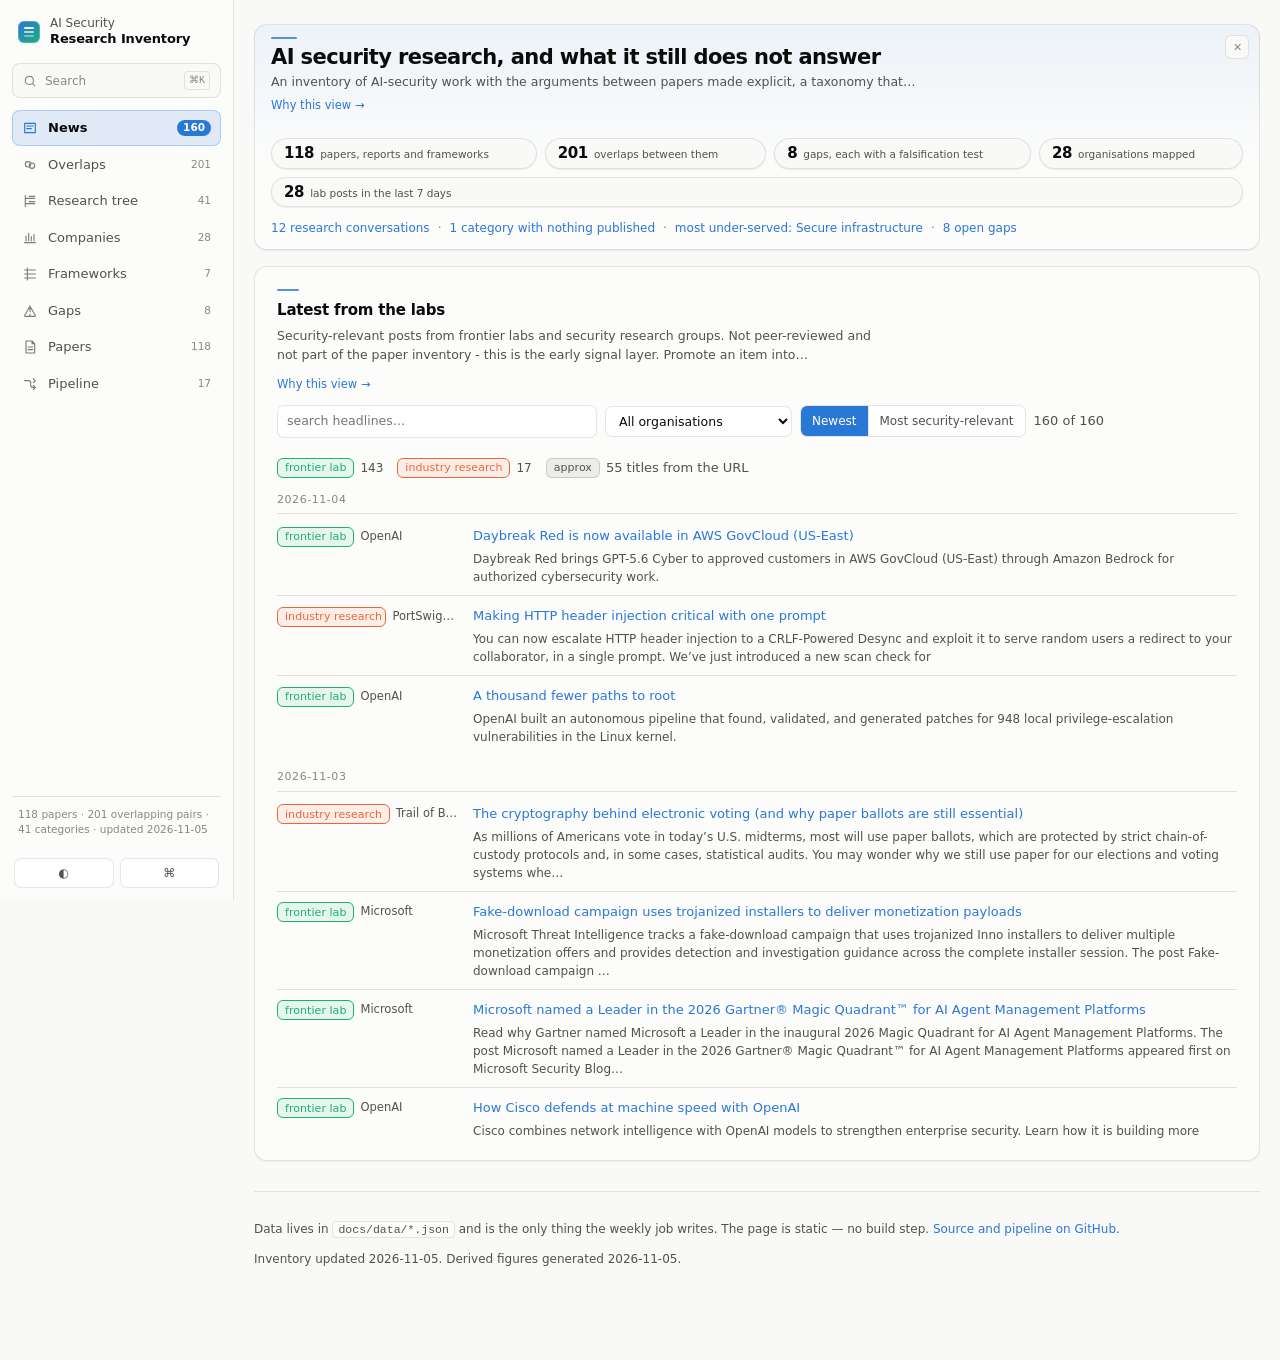
==== docs/index.html @ b752d8b6 "ui: density pass - data before prose, and fixes for short and narrow viewports Measured the page at " ====
<!doctype html>
<html lang="en">
<head>
<meta charset="utf-8">
<meta name="viewport" content="width=device-width, initial-scale=1">
<!-- GitHub Pages cannot set response headers, so the policy is declared here.
     The page loads no third-party anything: no CDN, no fonts, no analytics, no
     frames except arXiv PDFs, which the in-page reader embeds on demand.
     default-src 'none' and widen only where this page actually needs it, which
     makes any future external dependency a deliberate edit. The reader sets the
     iframe src only when someone opens a paper, so no request reaches arXiv
     unless a reader asked for one.

     style-src deliberately omits 'unsafe-inline'. Data-driven colour is applied
     through the CSSOM instead (see applySty in app.js) - verified in a browser
     rather than assumed, because a strict CSP that silently breaks the page is
     worse than an honest one.

     frame-ancestors is absent on purpose: it is ignored in a meta element and
     only works as a response header, which GitHub Pages does not let us set.
     Clickjacking protection therefore is not available here; the page is
     read-only and has no actions to hijack. -->
<meta http-equiv="Content-Security-Policy" content="default-src 'none'; script-src 'self'; style-src 'self'; img-src 'self' data:; connect-src 'self'; font-src 'self'; frame-src https://arxiv.org; base-uri 'none'; form-action 'none'; object-src 'none'">
<meta name="referrer" content="strict-origin-when-cross-origin">
<title>AI Security Research Inventory</title>
<meta name="description" content="Overlaps, taxonomy and company-demand map across AI security research, refreshed weekly by an agent.">
<meta name="theme-color" content="#fcfcfb" media="(prefers-color-scheme: light)">
<meta name="theme-color" content="#1a1a19" media="(prefers-color-scheme: dark)">
<meta property="og:type" content="website">
<meta property="og:title" content="AI Security Research Inventory">
<meta property="og:description" content="Where AI-security research overlaps, how it is shaped, and what companies are asking for that nobody has answered. Refreshed weekly by an agent.">
<meta property="og:url" content="https://okhomiak.github.io/ai-security-reserch-inventory/">
<meta name="twitter:card" content="summary">
<link rel="icon" href="data:image/svg+xml,<svg xmlns='http://www.w3.org/2000/svg' viewBox='0 0 100 100'><text y='.9em' font-size='90'>🛡️</text></svg>">
<link rel="stylesheet" href="styles.css">
</head>
<body>

<div class="app">
<nav class="side" id="side" aria-label="Views">
  <div class="side-top">
    <span class="mark" aria-hidden="true"></span>
    <span class="side-title">AI Security<b>Research Inventory</b></span>
  </div>
  <div class="side-btns">
    <button class="icon-btn" id="theme-btn" title="Light / dark (t)">◐</button>
    <button class="icon-btn" id="keys-btn" title="Keyboard (?)">⌘</button>
  </div>
  <button class="cmd-open" id="cmd-btn"><svg viewBox="0 0 24 24" aria-hidden="true"><path d="M11 4a7 7 0 1 0 0 14 7 7 0 0 0 0-14zM20 20l-4-4"/></svg>Search<kbd>⌘K</kbd></button>
  <div class="side-nav" id="tabs" role="tablist">
      <button class="nav" role="tab" data-view="news" aria-selected="true">
        <svg viewBox="0 0 24 24" aria-hidden="true"><path d="M4 5h16v14H4zM7 9h10M7 13h7"/></svg>
        <span class="nav-l">News</span><span class="nav-n" data-count="news"></span>
      </button>
      <button class="nav" role="tab" data-view="overlaps" aria-selected="false">
        <svg viewBox="0 0 24 24" aria-hidden="true"><path d="M9 7a4 4 0 1 0 0 8 4 4 0 0 0 0-8zM15 9a4 4 0 1 0 0 8 4 4 0 0 0 0-8z"/></svg>
        <span class="nav-l">Overlaps</span><span class="nav-n" data-count="overlaps"></span>
      </button>
      <button class="nav" role="tab" data-view="tree" aria-selected="false">
        <svg viewBox="0 0 24 24" aria-hidden="true"><path d="M5 4v16M5 8h6M5 16h6M11 5h8M11 8h8M11 13h8M11 16h8"/></svg>
        <span class="nav-l">Research tree</span><span class="nav-n" data-count="tree"></span>
      </button>
      <button class="nav" role="tab" data-view="demand" aria-selected="false">
        <svg viewBox="0 0 24 24" aria-hidden="true"><path d="M4 19h16M6 16V9M10 16V5M14 16v-6M18 16v-9"/></svg>
        <span class="nav-l">Companies</span><span class="nav-n" data-count="demand"></span>
      </button>
      <button class="nav" role="tab" data-view="frameworks" aria-selected="false">
        <svg viewBox="0 0 24 24" aria-hidden="true"><path d="M4 6h16M4 12h16M4 18h16M8 3v18"/></svg>
        <span class="nav-l">Frameworks</span><span class="nav-n" data-count="frameworks"></span>
      </button>
      <button class="nav" role="tab" data-view="gaps" aria-selected="false">
        <svg viewBox="0 0 24 24" aria-hidden="true"><path d="M12 4v9M12 17v2M5 20h14a1 1 0 0 0 .9-1.5l-7-12a1 1 0 0 0-1.8 0l-7 12A1 1 0 0 0 5 20z"/></svg>
        <span class="nav-l">Gaps</span><span class="nav-n" data-count="gaps"></span>
      </button>
      <button class="nav" role="tab" data-view="papers" aria-selected="false">
        <svg viewBox="0 0 24 24" aria-hidden="true"><path d="M6 3h9l4 4v14H6zM15 3v4h4M9 12h7M9 16h7"/></svg>
        <span class="nav-l">Papers</span><span class="nav-n" data-count="papers"></span>
      </button>
      <button class="nav" role="tab" data-view="pipeline" aria-selected="false">
        <svg viewBox="0 0 24 24" aria-hidden="true"><path d="M4 7h6a3 3 0 0 1 3 3v4a3 3 0 0 0 3 3h4M17 4l3 3-3 3M17 14l3 3-3 3"/></svg>
        <span class="nav-l">Pipeline</span><span class="nav-n" data-count="pipeline"></span>
      </button>
  </div>
  <div class="side-foot">
    <div class="side-meta" id="head-sub">loading…</div>
    <div class="side-new"><span id="new-pill"></span></div>
  </div>
</nav>
<main class="main">

  <div class="wrap">

  <!-- ============================================================ OVERLAPS -->
  <section class="view" id="view-overlaps" role="tabpanel">
    <div class="stats" id="ov-stats"></div>

    <div class="card">
      <h2>How the work overlaps</h2>
      <p class="note">Every paper in the inventory, joined where two pieces of work share a real object of
        study — the same attack class, defence mechanism or benchmark, or a direct build-on.
        <b>Tree</b> is the readable view: each branch is a research conversation, and the bar beside a paper is
        how tightly it is bound into that conversation — so the papers everything else argues with sort to the
        top. <b>Graph</b> shows the raw topology instead: denser, but it exposes the bridges between clusters.
        Dot colour is contribution type. Hover for detail, click to open the paper.</p>
      <div class="toolbar">
        <div class="seg" id="ov-mode">
          <button data-m="tree" aria-pressed="true">Tree</button>
          <button data-m="graph" aria-pressed="false">Graph</button>
        </div>
        <div class="legend flush" id="ov-legend"></div>
      </div>
      <div class="scroll-x" id="ov-tree-wrap"><svg id="overlap-tree" role="img" aria-label="Overlapping papers grouped into clusters"></svg></div>
      <div class="scroll-x" id="ov-graph-wrap" hidden><svg id="graph" role="img" aria-label="Force-directed graph of overlapping papers"></svg></div>
    </div>

    <div class="card">
      <h2>Clusters</h2>
      <p class="note">Connected components of the strong-overlap graph. These are the live research
        conversations: each cluster is a set of papers arguing with each other.</p>
      <div class="cluster-grid" id="ov-clusters"></div>
    </div>

    <div class="card">
      <h2>Where the branches meet</h2>
      <p class="note tight">Co-occurrence: how often two parts of the tree are tagged on the same paper.
        The diagonal is how many papers sit in that branch at all.</p>
      <div class="toolbar">
        <div class="seg" id="mx-level">
          <button data-level="branch" aria-pressed="true">Branches</button>
          <button data-level="leaf" aria-pressed="false">Leaf detail</button>
        </div>
        <span class="legend flush" id="mx-legend"></span>
      </div>
      <div class="scroll-x scroll-y" id="ov-matrix"></div>
    </div>

    <div class="card">
      <h2>Overlapping pairs</h2>
      <p class="note tight">Ranked by overlap strength. A pair marked <span class="badge">stated</span> was
        asserted by the curator or the classifying agent; the rest are computed from shared categories and methods.</p>
      <div class="toolbar">
        <input type="search" id="pair-q" placeholder="filter pairs by title or category…">
        <label class="sub"><input type="checkbox" id="pair-declared"> stated only</label>
      </div>
      <ul class="pairs" id="ov-pairs"></ul>
    </div>
  </section>

  <!-- ================================================================ TREE -->
  <section class="view" id="view-tree" role="tabpanel">
    <div class="card">
      <h2>Research tree</h2>
      <p class="note">The taxonomy every paper is filed against, nine branches deep-one. Fill shows how many
        papers sit at or under a node; a hollow dashed leaf has none at all, which is a coverage hole you can
        see directly in the shape of the tree. Click any node to list its papers.</p>
      <div class="toolbar">
        <div class="seg" id="tree-filter">
          <button data-f="all" aria-pressed="true">All nodes</button>
          <button data-f="covered" aria-pressed="false">With papers</button>
          <button data-f="empty" aria-pressed="false">Empty leaves</button>
        </div>
        <span class="legend flush" id="tree-legend"></span>
      </div>
      <div class="scroll-x"><svg id="tree" role="img" aria-label="Research taxonomy tree with paper counts"></svg></div>
    </div>
    <div class="card" id="tree-panel-card">
      <h2 id="tree-panel-h">Select a node</h2>
      <div id="tree-panel"><p class="empty">Click a node in the tree to see what it holds.</p></div>
    </div>
  </section>

  <!-- ============================================================== DEMAND -->
  <section class="view" id="view-demand" role="tabpanel">
    <div class="card">
      <h2>What companies want</h2>
      <p class="note" id="demand-basis"></p>
      <div class="toolbar">
        <div class="seg" id="hm-sort">
          <button data-s="demand" aria-pressed="true">Sort by demand</button>
          <button data-s="type" aria-pressed="false">Group by type</button>
          <button data-s="name" aria-pressed="false">A–Z</button>
        </div>
        <span class="legend flush" id="hm-legend"></span>
      </div>
      <div class="scroll-x" id="heatmap"></div>
    </div>
    <div class="card" id="methodology">
      <h2>How to read this, and how it could be wrong</h2>
      <p class="note tight">A heat map invites more confidence than editorial estimates deserve. This panel
        states what a score rests on, the biases pushing it around, and the test that would show the whole
        map is decorative.</p>
      <div id="meth-body"></div>
    </div>
    <div class="card">
      <h2>Demand against coverage</h2>
      <p class="note tight">The same twelve needs, with mean demand beside how many papers the inventory
        holds for each. The right-hand column is demand per unit of research — the highest values are where
        the market is asking a question the literature has not answered.</p>
      <div class="scroll-x" id="pressure"></div>
    </div>
  </section>

  <!-- ========================================================== FRAMEWORKS -->
  <section class="view" id="view-frameworks" role="tabpanel">
    <div class="card">
      <h2>Security frameworks, against the research</h2>
      <p class="note">Seven frameworks with their real internal structure — OWASP's ten risks, ATLAS's
        fourteen tactics, NIST's twelve — each element mapped onto the research taxonomy and filled by how
        many papers sit behind it. A hollow element is a risk the framework names and the literature has not
        answered. That is the whole reason to draw these as trees rather than list them: the shape tells you
        where a compliance obligation has no research to draw on.</p>
      <div class="toolbar">
        <div class="seg" id="fw-filter">
          <button data-f="all" aria-pressed="true">All elements</button>
          <button data-f="thin" aria-pressed="false">Thin or empty only</button>
        </div>
        <span class="legend flush" id="fw-legend"></span>
      </div>
      <div class="stats" id="fw-stats"></div>
      <div id="fw-list"></div>
    </div>
  </section>

  <!-- ================================================================ GAPS -->
  <section class="view" id="view-gaps" role="tabpanel">
    <div class="card">
      <h2>Gaps</h2>
      <p class="note">Each gap is a chain of claims, numbered in the order the argument runs. The wording of
        a step is fixed; a step carrying figures has them recomputed on every pipeline run, so the reasoning
        stays put while the numbers stay current. Evidence chips link to the paper or the company row behind
        a claim.</p>
    </div>
    <div class="card">
      <h2>Gap tree</h2>
      <p class="note tight">Every gap, the taxonomy branches it sits across, and the papers underneath.
        Node colour is severity, fill is how much research exists there. A gap whose branches are nearly
        empty is a gap in the literature; one sitting over well-populated branches is a gap in
        <em>synthesis</em> — the work exists and does not add up. The two need different responses.</p>
      <div class="legend" id="gap-tree-legend"></div>
      <div class="scroll-x"><svg id="gap-tree" role="img" aria-label="Gaps by severity across taxonomy branches"></svg></div>
    </div>
    <div id="gap-list"></div>
    <div class="card">
      <h2>Computed gaps</h2>
      <p class="note tight">Not authored — these fall out of the demand-versus-coverage arithmetic each run.
        They are the candidates for a written chain above.</p>
      <div id="gap-derived"></div>
    </div>
  </section>

  <!-- ================================================================ NEWS -->
  <section class="view active" id="view-news" role="tabpanel">
    <div class="card hero">
      <h2>AI security research, and what it still does not answer</h2>
      <p class="note">An inventory of AI-security work with the arguments between papers made explicit,
        a taxonomy that shows where nothing has been published, a map of what organisations are visibly
        investing in, and eight gaps where demand and coverage come apart. Refreshed weekly by an agent
        that reads new work and files it. <b>This page is the week's signal;</b> the rest is the standing
        picture.</p>
      <div class="stats" id="hero-stats"></div>
      <p class="signposts" id="hero-links"></p>
      <button class="hero-x" id="hero-x" title="Hide this intro">✕</button>
    </div>
    <div class="card">
      <h2>Latest from the labs</h2>
      <p class="note" id="news-note"></p>
      <div class="toolbar">
        <input type="search" id="n-q" placeholder="search headlines…">
        <select id="n-org"><option value="">All organisations</option></select>
        <div class="seg" id="n-sort">
          <button data-s="date" aria-pressed="true">Newest</button>
          <button data-s="relevance" aria-pressed="false">Most security-relevant</button>
        </div>
        <span class="sub" id="n-count"></span>
      </div>
      <div class="legend" id="news-legend"></div>
      <div class="scroll-y" id="news-list"></div>
    </div>
  </section>

  <!-- ============================================================== PAPERS -->
  <section class="view" id="view-papers" role="tabpanel">
    <div class="card">
      <h2>The inventory</h2>
      <p class="note tight" id="papers-note"></p>
      <div class="toolbar">
        <input type="search" id="p-q" placeholder="search title, author, org, method…">
        <select id="p-branch"><option value="">All branches</option></select>
        <select id="p-tier"><option value="">All provenance tiers</option></select>
        <select id="p-contrib"><option value="">All contribution types</option></select>
        <span class="sub" id="p-count"></span>
      </div>
      <div class="legend" id="contrib-legend"></div>
      <div class="scroll-y">
        <table class="list" id="p-table">
          <thead><tr>
            <th data-sort="date">Date</th><th data-sort="title">Title</th>
            <th data-sort="org">Organisations</th><th data-sort="venue">Venue</th>
            <th data-sort="cat">Primary category</th><th data-sort="contribution_type">Type</th>
          </tr></thead>
          <tbody></tbody>
        </table>
      </div>
    </div>
  </section>

  <!-- ============================================================ PIPELINE -->
  <section class="view" id="view-pipeline" role="tabpanel">
    <div class="card">
      <h2>The weekly agent</h2>
      <p class="note" id="pl-intro"></p>
      <p class="note tight" id="pl-last"></p>
      <div class="stats" id="pl-stats"></div>
    </div>
    <div class="card">
      <h2>Run history</h2>
      <div class="scroll-x" id="pl-runs"></div>
    </div>
    <div class="card">
      <h2>Gap reassessment</h2>
      <p class="note tight">After every ingest the agent re-reads the gaps against whatever was just
        catalogued and says whether anything moved. It writes an advisory beside the authored argument —
        it never edits a claim, never changes a status, and never deletes a gap. A human decides.</p>
      <div id="pl-gaps"></div>
    </div>
    <div class="card">
      <h2>Review queue</h2>
      <p class="note tight">Classified but held back — relevant work whose provenance the agent could not
        place above the inclusion bar, or where it was not confident enough. Promote an entry by moving it
        into <code>docs/data/papers.json</code>.</p>
      <div id="pl-queue"></div>
    </div>
  </section>

  <footer>
    <p>Data lives in <code>docs/data/*.json</code> and is the only thing the weekly job writes.
      The page is static — no build step. <a href="https://github.com/okhomiak/ai-security-reserch-inventory">Source and pipeline on GitHub</a>.</p>
    <p id="foot-updated"></p>
  </footer>
  </div>
</main>
</div>

<div id="tip" role="tooltip"></div>
<div id="card" role="tooltip"></div>
<aside id="reader" aria-hidden="true">
  <div class="rd-panel" role="dialog" aria-modal="true" aria-labelledby="rd-title">
    <header class="rd-head">
      <div class="rd-head-main">
        <div class="rd-kicker" id="rd-kicker"></div>
        <h2 id="rd-title"></h2>
        <div class="rd-meta" id="rd-meta"></div>
      </div>
      <button class="icon-btn" id="rd-close" title="Close (Esc)">✕</button>
    </header>
    <nav class="rd-tabs" id="rd-tabs">
      <button data-p="summary" aria-pressed="true">What we hold</button>
      <button data-p="pdf" aria-pressed="false">Full paper</button>
    </nav>
    <div class="rd-body">
      <div class="rd-pane" id="rd-summary"></div>
      <div class="rd-pane" id="rd-pdf" hidden></div>
    </div>
  </div>
</aside>
<div id="cmdk" aria-hidden="true">
  <div class="cmd-panel" role="dialog" aria-modal="true" aria-label="Search">
    <input type="search" id="cmd-q" placeholder="Search papers, categories, frameworks, organisations…" autocomplete="off" spellcheck="false">
    <div class="cmd-results" id="cmd-res"></div>
    <div class="cmd-foot"><kbd>↑</kbd><kbd>↓</kbd> move · <kbd>↵</kbd> open · <kbd>esc</kbd> close</div>
  </div>
</div>
<div id="keys" role="dialog" aria-modal="true" aria-label="Keyboard shortcuts">
  <div class="panel">
    <h3>Keyboard</h3>
    <dl>
      <dt><kbd>1</kbd>–<kbd>8</kbd></dt><dd>jump to a view</dd>
      <dt><kbd>/</kbd></dt><dd>focus this view's search</dd>
      <dt><kbd>t</kbd></dt><dd>light / dark</dd>
      <dt><kbd>g</kbd></dt><dd>graph / tree on Overlaps</dd>
      <dt><kbd>?</kbd></dt><dd>this panel</dd>
      <dt><kbd>Esc</kbd></dt><dd>close</dd>
    </dl>
  </div>
</div>
<script src="app.js"></script>
</body>
</html>
---- docs/styles.css ----
/* Palette: the validated reference instance. Light values on :root, dark values
   declared under both the OS media query and the data-theme scope so the toggle
   wins in both directions. */
:root {
  color-scheme: light;
  --surface-1: #fcfcfb;
  --page: #f9f9f7;
  --raised: #ffffff;
  --ink: #0b0b0b;
  --ink-2: #52514e;
  --ink-3: #898781;
  --grid: #e1e0d9;
  --axis: #c3c2b7;
  --ring: rgba(11, 11, 11, 0.10);

  --s1: #2a78d6; --s2: #eb6834; --s3: #1baf7a;

  /* sequential blue, 100 -> 700 */
  --q0: #f0efec;
  --q1: #cde2fb; --q2: #b7d3f6; --q3: #9ec5f4; --q4: #86b6ef;
  --q5: #6da7ec; --q6: #5598e7; --q7: #3987e5; --q8: #2a78d6;
  --q9: #256abf; --q10: #1c5cab; --q11: #184f95; --q12: #104281;

  --on-ramp-hi: #ffffff;   /* over a saturated/dark ramp step */
  --on-ramp-lo: #0b0b0b;   /* over a pale ramp step */
  --good: #0ca30c; --warning: #fab219; --serious: #ec835a; --critical: #d03b3b;
  --font: system-ui, -apple-system, "Segoe UI", sans-serif;
  --mono: ui-monospace, SFMono-Regular, Menlo, monospace;

  /* Type scale. One ratio, applied consistently, is most of what separates a
     designed interface from a default one. */
  --t-xs: 11px; --t-sm: 12.5px; --t-md: 13.5px; --t-lg: 15px;
  --t-xl: 19px; --t-2xl: 25px; --t-3xl: 34px;

  /* Elevation. Borders everywhere read as a wireframe; a little depth gives the
     eye a hierarchy to follow. */
  --e-1: 0 1px 2px rgba(11,11,11,.04), 0 1px 1px rgba(11,11,11,.03);
  --e-2: 0 2px 6px rgba(11,11,11,.05), 0 1px 2px rgba(11,11,11,.04);
  --e-3: 0 10px 30px rgba(11,11,11,.10), 0 2px 8px rgba(11,11,11,.06);
  --accent-wash: rgba(42,120,214,.07);

  --ease: cubic-bezier(.2,.7,.3,1);
  --dur: 180ms;
}
@media (prefers-color-scheme: dark) {
  :root:where(:not([data-theme="light"])) {
    color-scheme: dark;
    --surface-1: #1a1a19; --page: #0d0d0d; --raised: #222221;
    --ink: #ffffff; --ink-2: #c3c2b7; --ink-3: #898781;
    --grid: #2c2c2a; --axis: #383835; --ring: rgba(255, 255, 255, 0.10);
    --s1: #3987e5; --s2: #d95926; --s3: #199e70;
    --q0: #383835;
    --q1: #0d366b; --q2: #104281; --q3: #184f95; --q4: #1c5cab;
    --q5: #256abf; --q6: #2a78d6; --q7: #3987e5; --q8: #5598e7;
    --q9: #6da7ec; --q10: #86b6ef; --q11: #9ec5f4; --q12: #b7d3f6;
    --on-ramp-hi: #0b0b0b; --on-ramp-lo: #ffffff;
    --e-1: 0 1px 2px rgba(0,0,0,.3);
    --e-2: 0 2px 8px rgba(0,0,0,.36);
    --e-3: 0 12px 34px rgba(0,0,0,.5), 0 2px 8px rgba(0,0,0,.4);
    --accent-wash: rgba(57,135,229,.11);
  }
}
:root[data-theme="dark"] {
  color-scheme: dark;
  --surface-1: #1a1a19; --page: #0d0d0d; --raised: #222221;
  --ink: #ffffff; --ink-2: #c3c2b7; --ink-3: #898781;
  --grid: #2c2c2a; --axis: #383835; --ring: rgba(255, 255, 255, 0.10);
  --s1: #3987e5; --s2: #d95926; --s3: #199e70;
  --q0: #383835;
  --q1: #0d366b; --q2: #104281; --q3: #184f95; --q4: #1c5cab;
  --q5: #256abf; --q6: #2a78d6; --q7: #3987e5; --q8: #5598e7;
  --q9: #6da7ec; --q10: #86b6ef; --q11: #9ec5f4; --q12: #b7d3f6;
  --on-ramp-hi: #0b0b0b; --on-ramp-lo: #ffffff;
  --e-1: 0 1px 2px rgba(0,0,0,.3);
  --e-2: 0 2px 8px rgba(0,0,0,.36);
  --e-3: 0 12px 34px rgba(0,0,0,.5), 0 2px 8px rgba(0,0,0,.4);
  --accent-wash: rgba(57,135,229,.11);
}

* { box-sizing: border-box; }
body {
  margin: 0; background: var(--page); color: var(--ink);
  font: 14px/1.5 var(--font); -webkit-font-smoothing: antialiased;
}
a { color: var(--s1); text-decoration: none; }
a:hover { text-decoration: underline; }
h1, h2, h3 { margin: 0; font-weight: 600; letter-spacing: -0.01em; }

.wrap { max-width: 1280px; margin: 0 auto; padding: 0 20px 80px; }

/* ---------------------------------------------------------------- header */
header { border-bottom: 1px solid var(--grid); background: var(--surface-1); }
.head-in { max-width: 1280px; margin: 0 auto; padding: 22px 20px 0; }
.head-top { display: flex; align-items: baseline; gap: 14px; flex-wrap: wrap; }
.head-top h1 { font-size: 20px; }
.sub { color: var(--ink-2); font-size: 13px; }
.spacer { flex: 1; }
.icon-btn {
  border: 1px solid var(--ring); background: var(--raised); color: var(--ink-2);
  border-radius: 7px; padding: 5px 10px; font: inherit; font-size: 12px; cursor: pointer;
}
.icon-btn:hover { color: var(--ink); border-color: var(--axis); }

.tabs { display: flex; gap: 2px; margin-top: 18px; overflow-x: auto; }
.tab {
  border: 0; background: none; color: var(--ink-2); font: inherit; font-size: 13px;
  padding: 9px 14px; cursor: pointer; border-bottom: 2px solid transparent;
  white-space: nowrap; border-radius: 6px 6px 0 0;
}
.tab:hover { color: var(--ink); background: var(--page); }
.tab[aria-selected="true"] { color: var(--ink); border-bottom-color: var(--s1); font-weight: 600; }

/* ---------------------------------------------------------------- blocks */
section.view { display: none; padding-top: 26px; }
section.view.active { display: block; }
.card {
  background: var(--surface-1); border: 1px solid var(--ring);
  border-radius: 10px; padding: 18px; margin-bottom: 18px;
}
.card > h2 { font-size: 15px; margin-bottom: 4px; }
.card > .note, .note { color: var(--ink-2); font-size: 12.5px; margin: 0 0 14px; max-width: 76ch; }
.note.tight { margin-bottom: 8px; }

.stats { display: grid; grid-template-columns: repeat(auto-fit, minmax(128px, 1fr)); gap: 10px; margin-bottom: 18px; }
.stat { background: var(--surface-1); border: 1px solid var(--ring); border-radius: 10px; padding: 13px 15px; }
.stat .v { font-size: 25px; font-weight: 600; letter-spacing: -0.02em; line-height: 1.15; }
.stat .k { color: var(--ink-2); font-size: 11.5px; margin-top: 2px; }

.toolbar { display: flex; gap: 8px; align-items: center; flex-wrap: wrap; margin-bottom: 14px; }
.toolbar input[type="search"], .toolbar select {
  font: inherit; font-size: 12.5px; padding: 6px 9px; border-radius: 7px;
  border: 1px solid var(--ring); background: var(--raised); color: var(--ink);
}
.toolbar input[type="search"] { min-width: 230px; }
.seg { display: inline-flex; border: 1px solid var(--ring); border-radius: 7px; overflow: hidden; }
.seg button {
  border: 0; background: var(--raised); color: var(--ink-2); font: inherit; font-size: 12px;
  padding: 6px 11px; cursor: pointer;
}
.seg button + button { border-left: 1px solid var(--ring); }
.seg button[aria-pressed="true"] { background: var(--s1); color: #fff; }

.scroll-x { overflow-x: auto; overflow-y: hidden; }
.scroll-y { max-height: 620px; overflow-y: auto; }

/* ---------------------------------------------------------------- badges */
.badge {
  display: inline-flex; align-items: center; gap: 4px; font-size: 11px; line-height: 1;
  padding: 3px 7px; border-radius: 5px; border: 1px solid var(--ring);
  color: var(--ink-2); background: var(--page); white-space: nowrap;
}
.badge.t-peer-reviewed { border-color: var(--s1); color: var(--s1); }
.badge.t-frontier-lab { border-color: var(--s3); color: var(--s3); }
.badge.t-industry-research { border-color: var(--s2); color: var(--s2); }
.badge.t-top-institution { border-color: var(--axis); }
.badge.sev-high { border-color: var(--critical); color: var(--critical); }
.badge.sev-medium { border-color: var(--serious); color: var(--serious); }
.badge.mono { font-family: var(--mono); font-size: 10.5px; }

/* ---------------------------------------------------------------- legend */
.legend { display: flex; gap: 14px; align-items: center; flex-wrap: wrap; font-size: 12px; color: var(--ink-2); margin: 4px 0 12px; }
.legend .li { display: inline-flex; align-items: center; gap: 6px; }
.swatch { width: 11px; height: 11px; border-radius: 3px; box-shadow: 0 0 0 1px var(--ring) inset; }
.ramp { display: inline-flex; gap: 2px; align-items: center; }
.ramp i { width: 16px; height: 11px; border-radius: 2px; display: block; }

/* ---------------------------------------------------------------- matrices */
table.grid { border-collapse: separate; border-spacing: 2px; font-size: 11.5px; }
table.grid th { font-weight: 500; color: var(--ink-2); }
table.grid th.rowh { text-align: right; padding-right: 8px; white-space: nowrap; font-size: 12px; color: var(--ink); }
table.grid th.colh { height: 118px; vertical-align: bottom; padding-bottom: 6px; }
table.grid th.colh > span {
  display: block; writing-mode: vertical-rl; transform: rotate(180deg);
  white-space: nowrap; font-size: 11.5px; color: var(--ink-2); margin: 0 auto;
}
table.grid td.cell { width: 30px; height: 26px; border-radius: 4px; text-align: center; cursor: default; position: relative; }
table.grid td.cell.hm { width: 62px; }
table.grid td.cell span { font-size: 10.5px; font-variant-numeric: tabular-nums; }
/* A sourced cell carries a corner tick; estimates are plain, because they are
   the majority and a ring on 9 cells in 10 would read as decoration. */
table.grid td.cell.sourced::after {
  content: ""; position: absolute; right: 3px; top: 3px;
  width: 0; height: 0; border-top: 5px solid currentColor;
  border-left: 5px solid transparent; opacity: .85;
}
.swatch.sourced-key {
  background: var(--q8); position: relative;
}
.swatch.sourced-key::after {
  content: ""; position: absolute; right: 1px; top: 1px;
  width: 0; height: 0; border-top: 4px solid #fff; border-left: 4px solid transparent;
}
table.grid td.cell.zero { background: var(--q0); color: var(--ink-3); }
table.grid td.cell:hover { outline: 2px solid var(--ink); outline-offset: 1px; }
table.grid tr.footrow td { background: none; color: var(--ink-2); font-size: 11px; }
table.grid tr.footrow th.rowh { color: var(--ink-2); font-weight: 400; font-size: 11.5px; }

/* ---------------------------------------------------------------- tooltip */
#tip {
  position: fixed; z-index: 50; pointer-events: none; opacity: 0;
  max-width: 330px; background: var(--raised); color: var(--ink);
  border: 1px solid var(--axis); border-radius: 8px; padding: 9px 11px;
  font-size: 12px; box-shadow: 0 6px 22px rgba(0, 0, 0, 0.16); transition: opacity .09s;
}
#tip.on { opacity: 1; }
#tip b { display: block; font-size: 12.5px; margin-bottom: 3px; }
#tip .r { color: var(--ink-2); }
#tip ul { margin: 6px 0 0; padding-left: 15px; }

/* ---------------------------------------------------------------- graph & tree */
svg { display: block; max-width: 100%; }
svg text { font-family: var(--font); }
.node-c { cursor: pointer; }
.edge { stroke: var(--axis); fill: none; }
.link { stroke: var(--grid); fill: none; stroke-width: 1.5; }

/* ---------------------------------------------------------------- clusters/pairs */
.cluster-grid { display: grid; grid-template-columns: repeat(auto-fit, minmax(290px, 1fr)); gap: 12px; }
.cl { border: 1px solid var(--ring); border-radius: 9px; padding: 13px; background: var(--page); border-left-width: 3px; }
.cl h3 { font-size: 13.5px; margin-bottom: 5px; }
.cl .meta { color: var(--ink-2); font-size: 11.5px; margin-bottom: 9px; }
.cl ol { margin: 0; padding-left: 17px; font-size: 12.5px; }
.cl ol li { margin-bottom: 5px; }

ul.pairs { list-style: none; margin: 0; padding: 0; }
ul.pairs li { border-top: 1px solid var(--grid); padding: 11px 0; display: grid; grid-template-columns: 52px 1fr; gap: 12px; }
ul.pairs li:first-child { border-top: 0; }
.score { font-variant-numeric: tabular-nums; font-weight: 600; font-size: 13px; }
.score i { display: block; height: 3px; border-radius: 2px; background: var(--s1); margin-top: 4px; }
.pair-t { font-size: 12.5px; }
.pair-t .j { color: var(--ink-3); margin: 0 5px; }
.pair-why { color: var(--ink-2); font-size: 12px; margin-top: 4px; }

/* ---------------------------------------------------------------- gaps */
.gap { border: 1px solid var(--ring); border-radius: 10px; padding: 17px; margin-bottom: 14px; background: var(--surface-1); }
.gap-h { display: flex; gap: 9px; align-items: center; flex-wrap: wrap; margin-bottom: 12px; }
.gap-h h3 { font-size: 14.5px; }
ol.chain { list-style: none; margin: 0; padding: 0; }
ol.chain > li { position: relative; padding: 0 0 15px 30px; }
ol.chain > li::before {
  content: attr(data-n); position: absolute; left: 0; top: 0;
  width: 20px; height: 20px; border-radius: 50%; background: var(--page);
  border: 1px solid var(--axis); color: var(--ink-2);
  font-size: 11px; font-weight: 600; display: grid; place-items: center;
}
ol.chain > li::after {
  content: ""; position: absolute; left: 10px; top: 22px; bottom: 2px; width: 1px; background: var(--grid);
}
ol.chain > li:last-child { padding-bottom: 0; }
ol.chain > li:last-child::after { display: none; }
ol.chain > li.concl::before { background: var(--s1); border-color: var(--s1); color: #fff; }
.claim { font-size: 13px; }
.computed { display: flex; gap: 7px; flex-wrap: wrap; margin-top: 7px; }
.pill {
  font-size: 11px; background: var(--page); border: 1px solid var(--ring);
  border-radius: 6px; padding: 3px 8px; color: var(--ink-2);
}
.pill b { color: var(--ink); font-variant-numeric: tabular-nums; }
.ev { display: flex; gap: 6px; flex-wrap: wrap; margin-top: 7px; }
.ev a, .ev span {
  font-size: 11px; padding: 2px 7px; border-radius: 5px;
  border: 1px solid var(--ring); background: var(--page); color: var(--ink-2);
}
.ev a:hover { border-color: var(--s1); color: var(--s1); text-decoration: none; }

/* ---------------------------------------------------------------- tables */
table.list { width: 100%; border-collapse: collapse; font-size: 12.5px; }
table.list th {
  text-align: left; font-weight: 500; color: var(--ink-2); font-size: 11.5px;
  border-bottom: 1px solid var(--axis); padding: 7px 9px; position: sticky; top: 0;
  background: var(--surface-1); z-index: 2; cursor: pointer; white-space: nowrap;
}
table.list td { border-bottom: 1px solid var(--grid); padding: 8px 9px; vertical-align: top; }
table.list tr.row { cursor: pointer; }
table.list tr.row:hover td { background: var(--page); }
table.list td.num { font-variant-numeric: tabular-nums; color: var(--ink-2); white-space: nowrap; }
.detail { background: var(--page); }
.detail td { padding: 0 !important; }
.detail-in { padding: 14px 16px 16px; }
.detail-in dl { display: grid; grid-template-columns: 112px 1fr; gap: 6px 14px; margin: 10px 0 0; font-size: 12.5px; }
.detail-in dt { color: var(--ink-2); }
.detail-in dd { margin: 0; }

.empty { color: var(--ink-3); font-size: 12.5px; padding: 18px 0; }
footer { border-top: 1px solid var(--grid); margin-top: 30px; padding-top: 16px; color: var(--ink-2); font-size: 12px; }
footer code { font-family: var(--mono); font-size: 11.5px; background: var(--surface-1); padding: 1px 5px; border-radius: 4px; border: 1px solid var(--ring); }

@media (max-width: 720px) {
  .head-in, .wrap { padding-left: 13px; padding-right: 13px; }
  .detail-in dl { grid-template-columns: 1fr; gap: 2px; }
  .detail-in dt { margin-top: 7px; }
}

/* ======================================================= contribution colour
   Eight contribution types on the eight categorical slots. The ORDER is the
   safety mechanism, not a preference: this sequence clears every adjacent-pair
   gate in both modes. A semantic reordering (attack, defence, evaluation, ...)
   was tried and fails hard - violet against blue measures ΔE 1.9 in dark mode,
   which is invisible. Render legends and stacks in slot order, always. */
:root {
  --c-evaluation: #2a78d6;  --c-analysis:  #eb6834;
  --c-defence:    #1baf7a;  --c-dataset:   #eda100;
  --c-framework:  #e87ba4;  --c-position:  #008300;
  --c-benchmark:  #4a3aa7;  --c-attack:    #e34948;
}
@media (prefers-color-scheme: dark) {
  :root:where(:not([data-theme="light"])) {
    --c-evaluation: #3987e5;  --c-analysis:  #d95926;
    --c-defence:    #199e70;  --c-dataset:   #c98500;
    --c-framework:  #d55181;  --c-position:  #008300;
    --c-benchmark:  #9085e9;  --c-attack:    #e66767;
  }
}
:root[data-theme="dark"] {
  --c-evaluation: #3987e5;  --c-analysis:  #d95926;
  --c-defence:    #199e70;  --c-dataset:   #c98500;
  --c-framework:  #d55181;  --c-position:  #008300;
  --c-benchmark:  #9085e9;  --c-attack:    #e66767;
}

.badge.contrib { border-color: currentColor; }
.badge.contrib::before {
  content: ""; width: 7px; height: 7px; border-radius: 2px; background: currentColor; flex: 0 0 auto;
}
/* A contribution mix, 2px gaps between segments per the mark spec. */
.mix { display: inline-flex; gap: 2px; height: 7px; border-radius: 2px; overflow: hidden; vertical-align: middle; }
.mix i { display: block; height: 7px; }
.mix i:first-child { border-radius: 3px 2px 2px 3px; }
.mix i:last-child  { border-radius: 2px 3px 3px 2px; }

/* ============================================================ new-import tag */
.badge.is-new {
  border-color: var(--good); color: var(--good); font-weight: 600;
  letter-spacing: .03em; text-transform: uppercase; font-size: 9.5px;
}
#new-pill:not(:empty) {
  font-size: 11.5px; color: var(--good); border: 1px solid var(--good);
  border-radius: 999px; padding: 2px 9px; white-space: nowrap;
}
.node-new { stroke: var(--good) !important; stroke-width: 2.5 !important; }

/* ============================================================== hover card
   A richer popover than #tip: used where the hover is the point, which on the
   research tree it is. */
#card {
  position: fixed; z-index: 60; pointer-events: none; opacity: 0;
  width: 340px; background: var(--raised); color: var(--ink);
  border: 1px solid var(--axis); border-radius: 11px; padding: 0; overflow: hidden;
  box-shadow: 0 10px 34px rgba(0, 0, 0, .22); transition: opacity .1s;
}
#card.on { opacity: 1; }
#card .hd { padding: 11px 13px 9px; border-bottom: 1px solid var(--grid); background: var(--page); }
#card .hd h4 { margin: 0 0 3px; font-size: 13.5px; font-weight: 600; }
#card .hd .path { font-size: 10.5px; color: var(--ink-3); text-transform: uppercase; letter-spacing: .04em; }
#card .bd { padding: 10px 13px 12px; font-size: 12px; }
#card .bd p { margin: 0 0 9px; color: var(--ink-2); }
#card .nums { display: flex; gap: 14px; margin: 0 0 9px; }
#card .nums div { line-height: 1.25; }
#card .nums b { display: block; font-size: 17px; font-weight: 600; }
#card .nums span { font-size: 10.5px; color: var(--ink-3); }
#card ul { margin: 7px 0 0; padding: 0; list-style: none; }
#card ul li { padding: 4px 0; border-top: 1px solid var(--grid); font-size: 11.5px; line-height: 1.35; }
#card .hint { margin-top: 9px; font-size: 10.5px; color: var(--ink-3); }
#card .warn { color: var(--serious); }

/* ================================================================ gap cards */
.gap.sev-high  { border-left: 3px solid var(--critical); }
.gap.sev-medium{ border-left: 3px solid var(--serious); }
.crit { margin-top: 14px; border-top: 1px solid var(--grid); padding-top: 13px; }
.crit dl { display: grid; grid-template-columns: 148px 1fr; gap: 9px 14px; margin: 0; font-size: 12.5px; }
.crit dt { color: var(--ink-2); font-weight: 500; }
.crit dd { margin: 0; }
.crit dd.counter { color: var(--ink-2); }
.crit-toggle {
  border: 1px solid var(--ring); background: var(--page); color: var(--ink-2);
  font: inherit; font-size: 11.5px; padding: 4px 10px; border-radius: 6px; cursor: pointer; margin-top: 12px;
}
.crit-toggle:hover { color: var(--ink); border-color: var(--axis); }
@media (max-width: 720px) { .crit dl { grid-template-columns: 1fr; gap: 2px; } .crit dt { margin-top: 8px; } }

/* Incident and policy records sit beside papers; mark them so a threat-intel
   report is never mistaken for peer-reviewed work. */
.badge.kind-incident { border-color: var(--critical); color: var(--critical); }
.badge.kind-policy   { border-color: var(--benchmark, var(--s7)); color: var(--c-benchmark); }

.legend.flush { margin: 0; }

/* ==================================================================== news */
.news-day {
  font-size: 11px; color: var(--ink-3); text-transform: uppercase; letter-spacing: .05em;
  padding: 14px 0 5px; border-bottom: 1px solid var(--grid); margin-bottom: 2px;
}
.news-day:first-child { padding-top: 2px; }
.news { display: grid; grid-template-columns: 182px 1fr; gap: 14px; padding: 9px 0; align-items: baseline; }
.news + .news { border-top: 1px solid var(--grid); }
.news-src { display: flex; gap: 6px; align-items: center; font-size: 11.5px; color: var(--ink-2); }
.news-src span { white-space: nowrap; overflow: hidden; text-overflow: ellipsis; }
.news a { font-size: 13px; }
.news-sum { margin: 4px 0 0; font-size: 12px; color: var(--ink-2); }
@media (max-width: 720px) { .news { grid-template-columns: 1fr; gap: 3px; } }

/* ====================================================== methodology panel */
.sub-h { font-size: 12px; text-transform: uppercase; letter-spacing: .05em; color: var(--ink-3);
         margin: 18px 0 7px; font-weight: 600; }
#meth-body .claim { font-size: 13px; margin: 0; max-width: 84ch; }
ul.plain { margin: 0; padding-left: 18px; font-size: 12.5px; color: var(--ink-2); max-width: 84ch; }
ul.plain li { margin-bottom: 4px; }
dl.biases { display: grid; grid-template-columns: 190px 1fr; gap: 7px 16px; margin: 0; font-size: 12.5px; max-width: 96ch; }
dl.biases dt { color: var(--ink); font-weight: 600; }
dl.biases dd { margin: 0; color: var(--ink-2); }
.badge.conf-high   { border-color: var(--good);     color: var(--good); }
.badge.conf-medium { border-color: var(--serious);  color: var(--serious); }
.badge.conf-low    { border-color: var(--critical); color: var(--critical); }
.dot { display: inline-block; width: 6px; height: 6px; border-radius: 50%; vertical-align: middle; }
.dot.conf-high { background: var(--good); } .dot.conf-medium { background: var(--serious); }
.dot.conf-low { background: var(--critical); }
.rowh-sub { font-size: 10.5px; font-weight: 400; }
a.jump { white-space: nowrap; }
.badge.kind-framework { border-color: var(--c-framework); color: var(--c-framework); }
@media (max-width: 720px) { dl.biases { grid-template-columns: 1fr; gap: 2px; } dl.biases dt { margin-top: 8px; } }

/* ============================================================ landing hero */
.card.hero > h2 { font-size: 19px; letter-spacing: -0.015em; margin-bottom: 7px; }
.card.hero .note { font-size: 13.5px; max-width: 82ch; }
.card.hero .stats { margin: 16px 0 14px; }
.hero-links { display: grid; grid-template-columns: repeat(auto-fit, minmax(205px, 1fr)); gap: 9px; }
.hero-link {
  display: block; padding: 11px 13px; border: 1px solid var(--ring); border-radius: 9px;
  background: var(--page); color: var(--ink); text-decoration: none;
  border-left: 3px solid var(--s1);
}
.hero-link:hover { border-color: var(--axis); border-left-color: var(--s1); text-decoration: none; background: var(--raised); }
.hero-link b { display: block; font-size: 13px; font-weight: 600; }
.hero-link span { display: block; font-size: 11.5px; color: var(--ink-2); margin-top: 2px; }
.hero-link:nth-child(2) { border-left-color: var(--s2); }
.hero-link:nth-child(3) { border-left-color: var(--s3); }
.hero-link:nth-child(4) { border-left-color: var(--critical); }

/* ============================================================== frameworks */
.fw { border: 1px solid var(--ring); border-radius: 11px; padding: 16px 18px; margin-bottom: 14px; background: var(--page); }
.fw-h { display: flex; justify-content: space-between; align-items: flex-start; gap: 16px; }
.fw-h h3 { font-size: 15px; }
.fw-meta { font-size: 11.5px; color: var(--ink-2); margin-top: 3px; }
.fw-score { text-align: right; white-space: nowrap; }
.fw-score b { font-size: 21px; font-weight: 600; }
.fw-score span { display: block; font-size: 10.5px; color: var(--ink-3); }
.fw-blurb { font-size: 12.5px; color: var(--ink-2); margin: 9px 0 13px; max-width: 86ch; }
ul.fw-tree { list-style: none; margin: 0; padding: 0; border-top: 1px solid var(--grid); }
.fw-el {
  display: grid; grid-template-columns: 14px 86px minmax(190px, 1.1fr) minmax(170px, 1.4fr) 42px;
  gap: 11px; align-items: center; padding: 7px 0; border-bottom: 1px solid var(--grid); font-size: 12.5px;
}
.fw-el:last-child { border-bottom: 0; }
.fw-dot { width: 11px; height: 11px; border-radius: 3px; box-shadow: 0 0 0 1px var(--ring) inset; }
.fw-el.hollow .fw-dot { box-shadow: 0 0 0 1.5px var(--axis) inset; background: transparent; }
.fw-el.hollow .fw-label { color: var(--ink-3); }
.fw-id { font-family: var(--mono); font-size: 10.5px; color: var(--ink-3); }
.fw-label { font-weight: 500; }
.fw-cats { display: flex; flex-wrap: wrap; gap: 4px; }
.fw-cats a {
  font-size: 10.5px; padding: 2px 6px; border-radius: 5px; border: 1px solid var(--ring);
  background: var(--surface-1); color: var(--ink-2);
}
.fw-cats a:hover { border-color: var(--s1); color: var(--s1); text-decoration: none; }
.fw-cats em { font-size: 11px; color: var(--critical); font-style: normal; }
.fw-n { text-align: right; font-variant-numeric: tabular-nums; font-weight: 600; }
.fw-n.zero { color: var(--ink-3); font-weight: 400; }
.fw-crit { margin-top: 12px; border-top: 1px solid var(--grid); padding-top: 10px; }
.fw-crit summary { font-size: 12px; color: var(--ink-2); cursor: pointer; }
.fw-crit summary:hover { color: var(--ink); }
.fw-crit p { font-size: 12.5px; color: var(--ink-2); margin: 8px 0 0; max-width: 86ch; }
.swatch.hollow { background: transparent; box-shadow: 0 0 0 1.5px var(--axis) inset; }
@media (max-width: 860px) {
  .fw-el { grid-template-columns: 14px 1fr 42px; }
  .fw-id, .fw-cats { display: none; }
}

/* ═══════════════════════════════════════════════════════ design pass ═══ */

/* Focus is a visible, designed state - not the browser default, and never
   removed. Only shows for keyboard users. */
:focus-visible {
  outline: 2px solid var(--s1); outline-offset: 2px; border-radius: 4px;
}
:focus:not(:focus-visible) { outline: none; }

/* Scrollbars, so a scroll region reads as part of the page. */
.scroll-y, .scroll-x, body { scrollbar-width: thin; scrollbar-color: var(--axis) transparent; }
.scroll-y::-webkit-scrollbar, .scroll-x::-webkit-scrollbar { width: 9px; height: 9px; }
.scroll-y::-webkit-scrollbar-thumb, .scroll-x::-webkit-scrollbar-thumb {
  background: var(--axis); border-radius: 99px; border: 2px solid var(--surface-1);
}
.scroll-y::-webkit-scrollbar-track, .scroll-x::-webkit-scrollbar-track { background: transparent; }

/* ---------------------------------------------------------------- header */
header {
  position: sticky; top: 0; z-index: 30;
  backdrop-filter: saturate(180%) blur(14px);
  background: color-mix(in srgb, var(--surface-1) 88%, transparent);
  transition: box-shadow var(--dur) var(--ease);
}
header.scrolled { box-shadow: var(--e-2); }
.head-top h1 {
  font-size: var(--t-xl); display: inline-flex; align-items: center; gap: 9px;
}
/* A small built mark, drawn in CSS - no asset, no request, survives the CSP. */
.mark {
  width: 22px; height: 22px; border-radius: 6px; flex: 0 0 auto; position: relative;
  background: linear-gradient(145deg, var(--s1), var(--s3));
  box-shadow: inset 0 0 0 1px rgba(255,255,255,.22), var(--e-1);
}
.mark::after {
  content: ""; position: absolute; inset: 6px 6px auto 6px; height: 2px;
  border-radius: 2px; background: rgba(255,255,255,.9);
  box-shadow: 0 4px 0 rgba(255,255,255,.65), 0 8px 0 rgba(255,255,255,.4);
}

.tab { transition: color var(--dur) var(--ease), background var(--dur) var(--ease); position: relative; }
.tab[aria-selected="true"] { background: var(--accent-wash); }
.tab .key {
  display: inline-block; margin-left: 6px; font-size: 9.5px; color: var(--ink-3);
  border: 1px solid var(--ring); border-radius: 3px; padding: 0 3px; line-height: 13px;
  font-family: var(--mono); opacity: 0; transition: opacity var(--dur) var(--ease);
}
body.keys .tab .key { opacity: 1; }

/* ---------------------------------------------------------------- surfaces */
.card {
  box-shadow: var(--e-1);
  transition: box-shadow var(--dur) var(--ease);
}
.card > h2 { font-size: var(--t-lg); letter-spacing: -0.012em; }
.stat {
  box-shadow: var(--e-1);
  transition: transform var(--dur) var(--ease), box-shadow var(--dur) var(--ease);
}
.stat:hover { transform: translateY(-1px); box-shadow: var(--e-2); }
.stat .v { font-size: var(--t-2xl); letter-spacing: -0.025em; }

/* Views fade in rather than snapping. */
section.view.active { animation: viewIn 260ms var(--ease) both; }
@keyframes viewIn { from { opacity: 0; transform: translateY(5px); } to { opacity: 1; transform: none; } }

/* ---------------------------------------------------------------- controls */
.toolbar input[type="search"], .toolbar select {
  transition: border-color var(--dur) var(--ease), box-shadow var(--dur) var(--ease);
}
.toolbar input[type="search"]:hover, .toolbar select:hover { border-color: var(--axis); }
.toolbar input[type="search"]:focus { border-color: var(--s1); box-shadow: 0 0 0 3px var(--accent-wash); outline: none; }
.seg button { transition: background var(--dur) var(--ease), color var(--dur) var(--ease); }
.seg button:hover:not([aria-pressed="true"]) { background: var(--accent-wash); color: var(--ink); }
.icon-btn { transition: color var(--dur) var(--ease), border-color var(--dur) var(--ease), background var(--dur) var(--ease); }
.icon-btn:hover { background: var(--accent-wash); }

/* ---------------------------------------------------------------- content */
.hero-link, .cl, .gap, .fw, .news { transition: background var(--dur) var(--ease), border-color var(--dur) var(--ease), transform var(--dur) var(--ease); }
.hero-link:hover { transform: translateX(2px); }
.card.hero { background: linear-gradient(180deg, var(--accent-wash), transparent 62%), var(--surface-1); }
.card.hero > h2 { font-size: var(--t-2xl); letter-spacing: -0.028em; line-height: 1.18; }
.news:hover { background: var(--accent-wash); border-radius: 7px; }
.news { padding-left: 8px; padding-right: 8px; margin-left: -8px; margin-right: -8px; }
table.list tr.row { transition: background var(--dur) var(--ease); }
.node-c circle, .node-c rect { transition: r 120ms var(--ease), opacity 120ms var(--ease); }
.node-c:hover circle { opacity: .82; }

#tip, #card { box-shadow: var(--e-3); transform: translateY(3px); transition: opacity 120ms var(--ease), transform 120ms var(--ease); }
#tip.on, #card.on { transform: none; }

/* ---------------------------------------------------------------- keys help */
#keys {
  position: fixed; inset: 0; z-index: 70; display: none;
  background: color-mix(in srgb, var(--page) 72%, transparent); backdrop-filter: blur(3px);
  place-items: center;
}
#keys[open] { display: grid; }
#keys .panel {
  background: var(--raised); border: 1px solid var(--axis); border-radius: 13px;
  padding: 20px 24px; box-shadow: var(--e-3); min-width: 310px;
}
#keys h3 { font-size: var(--t-md); margin-bottom: 12px; }
#keys dl { display: grid; grid-template-columns: auto 1fr; gap: 8px 16px; margin: 0; font-size: var(--t-sm); }
#keys dt { text-align: right; }
#keys kbd {
  font-family: var(--mono); font-size: 10.5px; border: 1px solid var(--axis);
  border-bottom-width: 2px; border-radius: 4px; padding: 1px 5px; background: var(--page);
}
#keys dd { margin: 0; color: var(--ink-2); }

@media (prefers-reduced-motion: reduce) {
  *, *::before, *::after { animation-duration: .001ms !important; transition-duration: .001ms !important; }
  .stat:hover, .hero-link:hover { transform: none; }
}

.fw-weak { display: block; font-style: normal; font-size: 10.5px; color: var(--critical); margin-top: 2px; font-weight: 400; }
.fw-cats a b { font-weight: 600; margin-left: 4px; color: var(--ink); font-variant-numeric: tabular-nums; }
.fw-cats a.nil { border-color: var(--critical); color: var(--critical); }
.fw-cats a.nil b { color: var(--critical); }
.fw-n i { display: block; font-style: normal; font-size: 10px; color: var(--ink-3); font-weight: 400; }

/* ═════════════════════════════════════════════════════════════ reader ═══ */
#reader {
  position: fixed; inset: 0; z-index: 80; display: none;
  background: color-mix(in srgb, var(--page) 62%, transparent); backdrop-filter: blur(4px);
}
body.rd-open { overflow: hidden; }
#reader[aria-hidden="false"] { display: block; animation: fadeIn 160ms var(--ease) both; }
@keyframes fadeIn { from { opacity: 0 } to { opacity: 1 } }

.rd-panel {
  position: absolute; top: 0; right: 0; bottom: 0;
  width: min(820px, 94vw); background: var(--surface-1);
  border-left: 1px solid var(--axis); box-shadow: var(--e-3);
  display: flex; flex-direction: column;
  animation: slideIn 240ms var(--ease) both;
}
@keyframes slideIn { from { transform: translateX(24px); opacity: .6 } to { transform: none; opacity: 1 } }

.rd-head { display: flex; gap: 14px; align-items: flex-start; padding: 18px 20px 12px; border-bottom: 1px solid var(--grid); }
.rd-head-main { min-width: 0; }
.rd-kicker { display: flex; gap: 5px; flex-wrap: wrap; margin-bottom: 7px; }
.rd-head h2 { font-size: var(--t-lg); line-height: 1.3; letter-spacing: -0.012em; }
.rd-meta { font-size: var(--t-xs); color: var(--ink-2); margin-top: 5px; }

.rd-tabs { display: flex; gap: 2px; padding: 9px 20px 0; border-bottom: 1px solid var(--grid); }
.rd-tabs button {
  border: 0; background: none; font: inherit; font-size: var(--t-sm); color: var(--ink-2);
  padding: 7px 12px; cursor: pointer; border-bottom: 2px solid transparent; border-radius: 6px 6px 0 0;
}
.rd-tabs button:hover { color: var(--ink); background: var(--accent-wash); }
.rd-tabs button[aria-pressed="true"] { color: var(--ink); border-bottom-color: var(--s1); font-weight: 600; }

.rd-body { flex: 1; min-height: 0; }
.rd-pane { height: 100%; overflow: auto; }
#rd-summary { padding: 18px 20px 28px; }
#rd-pdf { display: flex; }
#rd-pdf iframe { width: 100%; height: 100%; border: 0; background: var(--page); }
.rd-nopdf { padding: 40px 24px; text-align: center; color: var(--ink-2); font-size: var(--t-sm); margin: auto; }

.rd-lead { font-size: var(--t-md); line-height: 1.55; margin: 0 0 16px; }
.rd-dl { margin: 0; }
.rd-row { display: grid; grid-template-columns: 124px 1fr; gap: 14px; padding: 8px 0; border-top: 1px solid var(--grid); font-size: var(--t-sm); }
.rd-row dt { color: var(--ink-2); }
.rd-row dd { margin: 0; display: flex; flex-wrap: wrap; gap: 4px; align-items: baseline; }
.rd-row dd .badge, .rd-row dd a { margin: 0; }
.rd-gap { color: var(--serious); }
.rd-h { font-size: var(--t-xs); text-transform: uppercase; letter-spacing: .05em; color: var(--ink-3); margin: 20px 0 7px; }
.rd-abs { font-size: var(--t-sm); line-height: 1.6; color: var(--ink-2); margin: 0; max-width: 72ch; }
ul.rd-ov { list-style: none; margin: 0; padding: 0; }
ul.rd-ov li { padding: 7px 0; border-top: 1px solid var(--grid); font-size: var(--t-sm); }
ul.rd-ov li span { display: block; color: var(--ink-2); font-size: var(--t-xs); margin-top: 2px; }
.rd-jump { border: 0; background: none; font: inherit; font-size: var(--t-sm); color: var(--s1); cursor: pointer; padding: 0; text-align: left; }
.rd-jump:hover { text-decoration: underline; }
.rd-foot { margin-top: 22px; padding-top: 12px; border-top: 1px solid var(--grid); font-size: var(--t-xs); }
.rd-row dd a.catlink { font-size: 11px; padding: 2px 7px; border-radius: 5px; border: 1px solid var(--ring); background: var(--page); color: var(--ink-2); }
.rd-row dd a.catlink:hover { border-color: var(--s1); color: var(--s1); text-decoration: none; }
@media (max-width: 720px) { .rd-row { grid-template-columns: 1fr; gap: 2px; } }

/* Plain-language explanation leads; the terse blurb is secondary. */
#card .nc-means { color: var(--ink); font-size: 12.5px; line-height: 1.5; }
#card .nc-eg { color: var(--ink-2); font-size: 11.5px; line-height: 1.45; border-left: 2px solid var(--s1);
               padding-left: 9px; margin-bottom: 10px; }
#card .nc-eg b { color: var(--ink-3); font-weight: 600; }
.cat-means { font-size: 14px; line-height: 1.55; margin: 0 0 10px; max-width: 78ch; }
.cat-eg { font-size: 12.5px; color: var(--ink-2); border-left: 2px solid var(--s1); padding-left: 11px;
          margin: 0 0 12px; max-width: 78ch; }
.cat-eg b { color: var(--ink-3); }

/* ═══════════════════════════════════════════════ dashboard shell ═══ */
/* No CSS framework here, deliberately. Tailwind's play CDN would need
   script-src widened to a third-party host, undoing the CSP; vendoring it
   would mean rewriting a working, coherent system into utility classes for no
   design gain. The thing that was missing was layout and hierarchy, not
   utilities - so: a real sidebar, a command palette, and a content column. */
.app { display: grid; grid-template-columns: 234px 1fr; min-height: 100vh; }
.side {
  position: sticky; top: 0; height: 100vh; display: flex; flex-direction: column;
  background: var(--surface-1); border-right: 1px solid var(--grid); padding: 16px 12px 12px;
  gap: 12px; z-index: 30;
}
.side-top { display: flex; align-items: center; gap: 10px; padding: 0 6px 4px; }
.side-title { font-size: 12px; line-height: 1.25; color: var(--ink-2); }
.side-title b { display: block; color: var(--ink); font-size: 13px; font-weight: 600; letter-spacing: -0.01em; }

.cmd-open {
  display: flex; align-items: center; gap: 8px; width: 100%;
  border: 1px solid var(--ring); background: var(--page); color: var(--ink-3);
  border-radius: 8px; padding: 7px 10px; font: inherit; font-size: 12px; cursor: pointer;
  transition: border-color var(--dur) var(--ease), color var(--dur) var(--ease);
}
.cmd-open:hover { border-color: var(--axis); color: var(--ink-2); }
.cmd-open svg { width: 14px; height: 14px; fill: none; stroke: currentColor; stroke-width: 2; stroke-linecap: round; }
.cmd-open kbd { margin-left: auto; font-family: var(--mono); font-size: 10px; border: 1px solid var(--ring);
                border-radius: 4px; padding: 1px 4px; }

.side-nav { display: flex; flex-direction: column; gap: 1px; overflow-y: auto; }
.nav {
  display: flex; align-items: center; gap: 10px; width: 100%; text-align: left;
  border: 0; background: none; color: var(--ink-2); font: inherit; font-size: 13px;
  padding: 8px 10px; border-radius: 8px; cursor: pointer; position: relative;
  transition: background var(--dur) var(--ease), color var(--dur) var(--ease);
}
.nav svg { width: 16px; height: 16px; flex: 0 0 auto; fill: none; stroke: currentColor;
           stroke-width: 1.7; stroke-linecap: round; stroke-linejoin: round; opacity: .75; }
.nav-l { flex: 1; }
.nav-n { font-size: 10.5px; color: var(--ink-3); font-variant-numeric: tabular-nums; }
.nav:hover { background: var(--page); color: var(--ink); }
.nav[aria-selected="true"] { background: var(--accent-wash); color: var(--ink); font-weight: 600; }
.nav[aria-selected="true"] svg { opacity: 1; color: var(--s1); }
.nav[aria-selected="true"]::before {
  content: ""; position: absolute; left: -12px; top: 8px; bottom: 8px; width: 3px;
  background: var(--s1); border-radius: 0 3px 3px 0;
}
.side-foot { margin-top: auto; border-top: 1px solid var(--grid); padding-top: 10px; }
.side-meta { font-size: 10.5px; color: var(--ink-3); line-height: 1.5; padding: 0 6px 8px; }
.side-btns { display: flex; gap: 6px; padding: 0 2px; }
.side-btns .icon-btn { flex: 1; text-align: center; }

.main { min-width: 0; }
.main .wrap { max-width: 1180px; padding-top: 24px; }
section.view { padding-top: 0; }

@media (max-width: 900px) {
  .app { grid-template-columns: 1fr; }
  .side { position: static; height: auto; flex-direction: row; flex-wrap: wrap; align-items: center;
          border-right: 0; border-bottom: 1px solid var(--grid); padding: 10px 12px; }
  .side-top { padding: 0; }
  .side-nav { flex-direction: row; overflow-x: auto; flex: 1 0 100%; gap: 2px; }
  .nav { padding: 7px 9px; }
  .nav-l { display: none; }
  .nav[aria-selected="true"] .nav-l { display: inline; }
  .nav[aria-selected="true"]::before { display: none; }
  .cmd-open { width: auto; flex: 1; }
  .side-foot { margin: 0; border: 0; padding: 0; display: flex; align-items: center; gap: 8px; }
  .side-meta { display: none; }
}

/* ══════════════════════════════════════════════ command palette ═══ */
#cmdk { position: fixed; inset: 0; z-index: 90; display: none;
        background: color-mix(in srgb, var(--page) 60%, transparent); backdrop-filter: blur(4px); }
#cmdk[aria-hidden="false"] { display: grid; place-items: start center; padding-top: 12vh;
                             animation: fadeIn 130ms var(--ease) both; }
.cmd-panel { width: min(620px, 92vw); background: var(--raised); border: 1px solid var(--axis);
             border-radius: 13px; box-shadow: var(--e-3); overflow: hidden;
             animation: slideDown 160ms var(--ease) both; }
@keyframes slideDown { from { transform: translateY(-8px); opacity: .7 } to { transform: none; opacity: 1 } }
#cmd-q { width: 100%; border: 0; border-bottom: 1px solid var(--grid); background: none;
         color: var(--ink); font: inherit; font-size: 15px; padding: 15px 17px; outline: none; }
#cmd-q::placeholder { color: var(--ink-3); }
.cmd-results { max-height: 52vh; overflow-y: auto; padding: 6px; }
.cmd-item { display: flex; gap: 11px; align-items: center; padding: 8px 11px; border-radius: 8px;
            cursor: pointer; font-size: 13px; }
.cmd-item[aria-selected="true"] { background: var(--accent-wash); }
.cmd-item .ci-k { font-size: 9.5px; text-transform: uppercase; letter-spacing: .05em; color: var(--ink-3);
                  border: 1px solid var(--ring); border-radius: 4px; padding: 1px 5px; flex: 0 0 auto; min-width: 58px; text-align: center; }
.cmd-item .ci-t { flex: 1; min-width: 0; overflow: hidden; text-overflow: ellipsis; white-space: nowrap; }
.cmd-item .ci-s { font-size: 11px; color: var(--ink-3); white-space: nowrap; }
.cmd-foot { border-top: 1px solid var(--grid); padding: 7px 14px; font-size: 10.5px; color: var(--ink-3); }
.cmd-foot kbd { font-family: var(--mono); border: 1px solid var(--ring); border-radius: 3px; padding: 0 4px; margin-right: 2px; }
.cmd-empty { padding: 26px; text-align: center; color: var(--ink-3); font-size: 12.5px; }

.side-new { padding: 0 6px 8px; }
.side-new:empty, .side-new:has(#new-pill:empty) { display: none; }

.pg-row { border-top: 1px solid var(--grid); padding: 11px 0; }
.pg-row.quiet { opacity: .55; }
.pg-h { display: flex; gap: 8px; align-items: center; flex-wrap: wrap; font-size: 13px; margin-bottom: 5px; }
.pg-row p { margin: 0 0 5px; font-size: 12.5px; color: var(--ink-2); max-width: 88ch; }

/* ═══════════════════════════════════════════════════ design pass 2 ═══ */
/* The complaint was fair: borders everywhere, tags that were outlines rather
   than objects, and tables whose columns moved as you filtered. Fixed by
   deciding things once - a padding scale, a tag that is a filled chip, and
   fixed column widths - instead of per-component guesses. */

:root {
  --sp-1: 4px; --sp-2: 8px; --sp-3: 12px; --sp-4: 16px;
  --sp-5: 22px; --sp-6: 30px; --sp-7: 42px;
  --r-sm: 6px; --r-md: 9px; --r-lg: 13px;
  --tint: color-mix(in srgb, var(--s1) 7%, transparent);
  --tint-soft: color-mix(in srgb, var(--s1) 4%, transparent);
}

/* ------------------------------------------------------------ tags/chips */
.badge {
  height: 20px; padding: 0 7px; gap: 5px; border-radius: var(--r-sm);
  background: color-mix(in srgb, currentColor 9%, transparent);
  border-color: color-mix(in srgb, currentColor 22%, transparent);
  font-weight: 500; letter-spacing: .005em; line-height: 1;
}
.badge.contrib::before { width: 6px; height: 6px; border-radius: 999px; }
.badge.is-new { height: 18px; padding: 0 6px; }
.ev a, .ev span, .fw-cats a {
  height: 21px; display: inline-flex; align-items: center; border-radius: var(--r-sm);
  background: var(--surface-1);
}

/* ---------------------------------------------------------------- tables */
table.list { table-layout: fixed; }
table.list th {
  text-transform: uppercase; letter-spacing: .06em; font-size: 10px; font-weight: 600;
  color: var(--ink-3); padding: var(--sp-2) var(--sp-3); border-bottom: 1px solid var(--axis);
  vertical-align: bottom; position: relative;
}
table.list th[data-sort]::after {
  content: "↕"; opacity: 0; margin-left: 5px; font-size: 9px;
  transition: opacity var(--dur) var(--ease);
}
table.list th[data-sort]:hover::after { opacity: .5; }
table.list th[aria-sort]::after { opacity: 1; content: attr(data-arrow); color: var(--s1); }
table.list td {
  padding: var(--sp-3); vertical-align: top; font-size: 12.5px; line-height: 1.45;
  border-bottom: 1px solid var(--grid); overflow: hidden; text-overflow: ellipsis;
}
table.list tbody tr:hover td { background: var(--tint-soft); }
table.list td.num { font-variant-numeric: tabular-nums; }
/* Numeric columns right-align; text columns never do. */
table.list td.right, table.list th.right { text-align: right; }
table.list td .badge { vertical-align: middle; }
table.list td a { display: inline; }

/* Papers table: fixed widths so columns do not jump as you filter. */
#p-table { min-width: 940px; }
#p-table th:nth-child(1), #p-table td:nth-child(1) { width: 104px; white-space: nowrap; }
#p-table th:nth-child(2), #p-table td:nth-child(2) { width: auto; }
#p-table th:nth-child(3), #p-table td:nth-child(3) { width: 168px; }
#p-table th:nth-child(4), #p-table td:nth-child(4) { width: 182px; }
#p-table th:nth-child(5), #p-table td:nth-child(5) { width: 178px; }
#p-table th:nth-child(6), #p-table td:nth-child(6) { width: 104px; }
#p-table td:nth-child(2) { white-space: normal; }
#p-table td:nth-child(3), #p-table td:nth-child(4), #p-table td:nth-child(5) {
  color: var(--ink-2); font-size: 12px;
}
#p-table td:nth-child(4) .badge { margin-top: 4px; }

/* Pressure + methodology tables */
#pressure table.list, #meth-body table.list { min-width: 720px; }
#pressure td:first-child { width: 42%; }
#pressure td.num { text-align: right; }
#pressure th:not(:first-child) { text-align: right; }
#meth-body th:nth-child(1), #meth-body td:nth-child(1) { width: 190px; }
#meth-body th:nth-child(3), #meth-body td:nth-child(3) { width: 140px; text-align: right; }

#pl-runs table.list { min-width: 880px; }
#pl-runs th:not(:first-child):not(:last-child), #pl-runs td.num { text-align: right; }

/* ----------------------------------------------------------- card rhythm */
.card { padding: var(--sp-5); margin-bottom: var(--sp-4); border-radius: var(--r-lg); }
.card > h2 { margin-bottom: var(--sp-1); }
.card > .note { margin-bottom: var(--sp-4); line-height: 1.55; }
.card > .note.tight { margin-bottom: var(--sp-3); }
.stats { gap: var(--sp-3); margin-bottom: var(--sp-4); }
.stat { padding: var(--sp-3) var(--sp-4); border-radius: var(--r-md); }
.toolbar { gap: var(--sp-2); margin-bottom: var(--sp-4); padding-bottom: var(--sp-1); }

/* Section eyebrow above a card title reads as structure rather than more text */
.card > h2::before {
  content: ""; display: block; width: 22px; height: 2px; border-radius: 2px;
  background: var(--s1); margin-bottom: var(--sp-2); opacity: .8;
}
.card.hero > h2::before { width: 34px; height: 3px; }

/* ------------------------------------------------------------- scroll fade */
.scroll-x { position: relative; }
.scroll-y { border-radius: var(--r-md); }

/* ------------------------------------------------------------ empty state */
.empty {
  text-align: center; padding: var(--sp-6) var(--sp-4); border: 1px dashed var(--axis);
  border-radius: var(--r-md); background: var(--tint-soft); color: var(--ink-3);
}

/* The date column was clipping its own content: fixed width plus the inherited
   ellipsis rule. Dates are a known width, so let them be it. */
#p-table td:nth-child(1) { overflow: visible; }
#p-table td:nth-child(6) { overflow: visible; }

/* Give the long tables room rather than a 620px letterbox. */
/* No forced floors. A min-height taller than the viewport inserts dead space
   you have to scroll past, which is exactly what it did at 345px tall. */
#view-papers .scroll-y { max-height: min(72vh, 760px); }
#news-list { max-height: min(72vh, 760px); }
.scroll-y { max-height: min(70vh, 700px); }

/* ═══════════════════════════════════════ density: data before prose ═══ */
/* Every card led with a three-line paragraph of my reasoning, which pushed the
   actual content below the fold - on a short viewport, below two folds. The
   explanation still matters, so it is clamped to its first lines with a toggle
   rather than deleted. Data first; the argument one click away. */
.note.clamped {
  display: -webkit-box; -webkit-box-orient: vertical; -webkit-line-clamp: 2;
  overflow: hidden; margin-bottom: var(--sp-2);
}
.note-more {
  border: 0; background: none; padding: 0; margin: 0 0 var(--sp-3);
  font: inherit; font-size: 11.5px; color: var(--s1); cursor: pointer;
}
.note-more:hover { text-decoration: underline; }

/* --------------------------------------------------------------- hero */
.card.hero { padding: var(--sp-4) var(--sp-5); }
.card.hero > h2 { font-size: clamp(17px, 2.6vw, 25px); line-height: 1.15; }
.card.hero .note { font-size: 13px; }
.card.hero .stats { margin: var(--sp-3) 0 var(--sp-3); gap: var(--sp-2); }
.card.hero .stat { padding: var(--sp-2) var(--sp-3); }
.card.hero .stat .v { font-size: 20px; }
.card.hero .stat .k { font-size: 10.5px; }
.hero-links { gap: var(--sp-2); }
.hero-link { padding: var(--sp-2) var(--sp-3); }

/* ------------------------------------- narrow: labels, not bare numbers */
@media (max-width: 900px) {
  .side { padding: var(--sp-2) var(--sp-3); gap: var(--sp-2); }
  .side-nav { flex-wrap: wrap; overflow: visible; row-gap: 2px; }
  .nav { padding: 6px 9px; font-size: 12px; }
  .nav-l { display: inline; }          /* a count with no label is meaningless */
  .nav svg { width: 14px; height: 14px; }
  .nav-n {
    background: var(--page); border-radius: 999px; padding: 0 5px;
    font-size: 9.5px; line-height: 15px;
  }
  .card { padding: var(--sp-4); }
  .card.hero > h2 { font-size: 18px; }
  .stats { grid-template-columns: repeat(auto-fit, minmax(104px, 1fr)); }
  .stat .v { font-size: 19px; }
}
@media (max-width: 560px) {
  .nav-l { display: none; }
  .nav[aria-selected="true"] .nav-l { display: inline; }
}

/* Short viewports: the vertical budget is the scarce resource. */
@media (max-height: 620px) {
  .card.hero .note { -webkit-line-clamp: 2; }
  .card.hero > h2 { font-size: 17px; margin-bottom: 2px; }
  .card.hero .stats { margin: var(--sp-2) 0; }
  .card { padding: var(--sp-3) var(--sp-4); margin-bottom: var(--sp-3); }
  .card > h2::before { margin-bottom: 5px; }
  .toolbar { margin-bottom: var(--sp-2); }
}

/* ═══════════════════════════════ narrow + short: the real fixes ═══ */
/* .nav inherits width:100% from the sidebar layout. In the horizontal row that
   made every item claim a full line, so the nav ate the entire viewport. */
@media (max-width: 900px) {
  .side-nav { flex: 1 0 100%; }
  .nav { width: auto; flex: 0 0 auto; }
  .side-top { flex: 0 0 auto; }
  .cmd-open { flex: 1 1 200px; width: auto; }
}

/* The hero is orientation, not content. It gets a fixed small budget: one
   headline, the numbers, the ways in. The paragraph is one line with a toggle,
   because on a 345px-tall viewport an intro that fills the screen means the
   data is never the first thing you see. */
.card.hero { padding: var(--sp-3) var(--sp-4); }
.card.hero > h2 { font-size: clamp(16px, 2.2vw, 21px); margin-bottom: 3px; }
.card.hero > h2::before { width: 26px; height: 2px; margin-bottom: 6px; }
.card.hero .note.clamped { -webkit-line-clamp: 1; font-size: 12.5px; margin-bottom: 2px; }
.card.hero .stats {
  display: flex; flex-wrap: wrap; gap: var(--sp-2); margin: var(--sp-3) 0;
}
.card.hero .stat {
  flex: 1 1 auto; min-width: 0; display: flex; align-items: baseline; gap: 6px;
  padding: 5px var(--sp-3); border-radius: 999px; background: var(--page);
}
.card.hero .stat .v { font-size: 15px; line-height: 1.2; }
.card.hero .stat .k { font-size: 10.5px; margin: 0; white-space: nowrap; }
.card.hero .stat:hover { transform: none; }
.hero-links { grid-template-columns: repeat(auto-fit, minmax(150px, 1fr)); }
.hero-link { padding: 7px var(--sp-3); border-left-width: 2px; }
.hero-link b { font-size: 12px; }
.hero-link span { font-size: 10.5px; }

/* Signpost line replaces four cards that duplicated the sidebar. */
.signposts { margin: 0; font-size: 12px; color: var(--ink-2); display: flex; flex-wrap: wrap; gap: 6px 0; align-items: center; }
.signposts a { color: var(--s1); }
.signposts i { font-style: normal; color: var(--ink-3); margin: 0 8px; }

.card.hero { position: relative; }
.hero-x {
  position: absolute; top: 10px; right: 10px; width: 24px; height: 24px;
  border: 1px solid var(--ring); background: var(--page); color: var(--ink-3);
  border-radius: var(--r-sm); font-size: 11px; cursor: pointer; line-height: 1;
}
.hero-x:hover { color: var(--ink); border-color: var(--axis); }
.card.hero.tucked > h2 { font-size: 14px; margin: 0; }
.card.hero.tucked > h2::before,
.card.hero.tucked .note,
.card.hero.tucked .note-more,
.card.hero.tucked .signposts { display: none; }
.card.hero.tucked { padding: var(--sp-3) var(--sp-4); }
.card.hero.tucked .stats { margin: var(--sp-2) 0 0; }
.card.hero.tucked .hero-x::after { content: ""; }

.side-btns { display: flex; gap: 6px; }
.side-btns .icon-btn { padding: 5px 9px; }
@media (min-width: 901px) { .side-btns { order: 3; } }

/* On a short viewport every card's explanation drops to one line. The toggle
   is still there; the vertical budget simply is not. */
@media (max-height: 620px) {
  .card > .note.clamped { -webkit-line-clamp: 1; }
  .legend { margin: 2px 0 8px; gap: 10px; font-size: 11.5px; }
  .card > h2 { font-size: 14px; }
}
/* Toolbars stay one row until they genuinely cannot. */
.toolbar { row-gap: var(--sp-2); }
.toolbar input[type="search"] { min-width: 170px; flex: 1 1 170px; max-width: 320px; }
.toolbar select { flex: 0 1 auto; max-width: 190px; }

/* #meth-body holds a 720px-min table with no scroll container, so it pushed its
   section wide. Wide content scrolls inside itself; the page never does. */
#meth-body { overflow-x: auto; }
#meth-body > table.list { margin-top: var(--sp-2); }

/* Selection must read louder than hover. It did not: the hover wash and the
   selected wash were close enough that a hovered item looked chosen - and in
   the horizontal layout the left accent bar is hidden, so the tint was doing
   the work alone. */
.nav[aria-selected="true"] {
  background: color-mix(in srgb, var(--s1) 14%, transparent);
  color: var(--ink);
  box-shadow: inset 0 0 0 1px color-mix(in srgb, var(--s1) 28%, transparent);
}
.nav:hover:not([aria-selected="true"]) {
  background: color-mix(in srgb, var(--ink) 5%, transparent);
}
.nav[aria-selected="true"] .nav-n {
  background: var(--s1); color: #fff; border-radius: 999px; padding: 0 6px;
}
@media (max-width: 900px) {
  .nav[aria-selected="true"] { box-shadow: inset 0 0 0 1px color-mix(in srgb, var(--s1) 34%, transparent); }
}
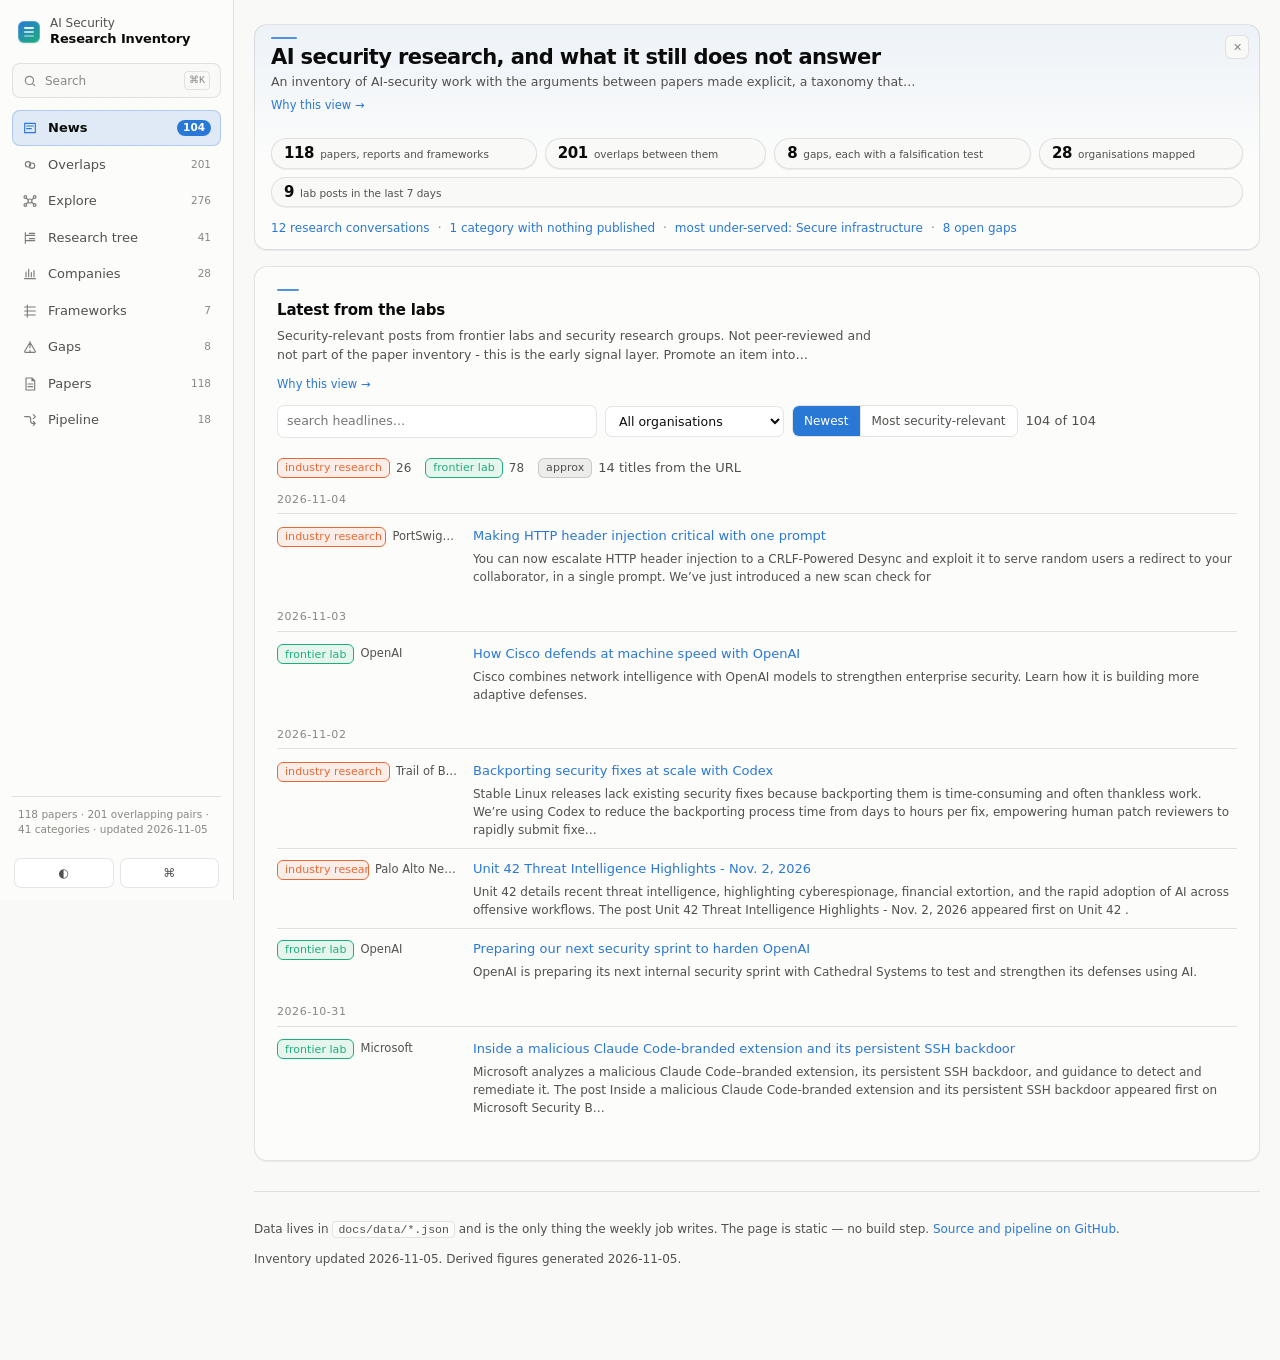
==== commit f1f33bb3: "explore: a typed relationship graph; news is now actually security news Explore. Papers, categories," ====
--- a/docs/index.html
+++ b/docs/index.html
@@ -56,6 +56,10 @@
         <svg viewBox="0 0 24 24" aria-hidden="true"><path d="M9 7a4 4 0 1 0 0 8 4 4 0 0 0 0-8zM15 9a4 4 0 1 0 0 8 4 4 0 0 0 0-8z"/></svg>
         <span class="nav-l">Overlaps</span><span class="nav-n" data-count="overlaps"></span>
       </button>
+      <button class="nav" role="tab" data-view="explore" aria-selected="false">
+        <svg viewBox="0 0 24 24" aria-hidden="true"><path d="M12 9a3 3 0 1 0 0 6 3 3 0 0 0 0-6zM5 4a2 2 0 1 0 0 4 2 2 0 0 0 0-4zM19 4a2 2 0 1 0 0 4 2 2 0 0 0 0-4zM5 16a2 2 0 1 0 0 4 2 2 0 0 0 0-4zM19 16a2 2 0 1 0 0 4 2 2 0 0 0 0-4zM6.5 7.5l3.2 3.2M17.5 7.5l-3.2 3.2M6.5 16.5l3.2-3.2M17.5 16.5l-3.2-3.2"/></svg>
+        <span class="nav-l">Explore</span><span class="nav-n" data-count="explore"></span>
+      </button>
       <button class="nav" role="tab" data-view="tree" aria-selected="false">
         <svg viewBox="0 0 24 24" aria-hidden="true"><path d="M5 4v16M5 8h6M5 16h6M11 5h8M11 8h8M11 13h8M11 16h8"/></svg>
         <span class="nav-l">Research tree</span><span class="nav-n" data-count="tree"></span>
@@ -143,6 +147,27 @@
         <label class="sub"><input type="checkbox" id="pair-declared"> stated only</label>
       </div>
       <ul class="pairs" id="ov-pairs"></ul>
+    </div>
+  </section>
+
+  <!-- ============================================================= EXPLORE -->
+  <section class="view" id="view-explore" role="tabpanel">
+    <div class="card">
+      <h2>How everything connects</h2>
+      <p class="note">Every paper, category, organisation, company need, gap and framework as one graph.
+        Pick anything and it moves to the centre with everything it touches arranged around it, grouped by
+        what the relationship actually is. Click a neighbour to walk there. This is deliberately not a
+        picture of all 300-odd entities at once — that is a hairball nobody can read. One thing at a time,
+        and a trail of where you have been.</p>
+      <div class="toolbar">
+        <input type="search" id="x-q" placeholder="focus on a paper, category, organisation, gap…" autocomplete="off">
+        <span class="spacer"></span>
+        <span class="sub" id="x-count"></span>
+      </div>
+      <div class="xq-results" id="x-results"></div>
+      <nav class="trail" id="x-trail"></nav>
+      <div class="legend" id="x-legend"></div>
+      <div class="scroll-x"><svg id="xgraph" role="img" aria-label="Relationship graph"></svg></div>
     </div>
   </section>
 
@@ -288,8 +313,17 @@
         <select id="p-branch"><option value="">All branches</option></select>
         <select id="p-tier"><option value="">All provenance tiers</option></select>
         <select id="p-contrib"><option value="">All contribution types</option></select>
+        <select id="p-group" title="Group rows">
+          <option value="">No grouping</option>
+          <option value="branch">Group by branch</option>
+          <option value="tier">Group by provenance</option>
+          <option value="contribution_type">Group by contribution</option>
+          <option value="year">Group by year</option>
+        </select>
+        <span class="spacer"></span>
         <span class="sub" id="p-count"></span>
       </div>
+      <div class="chips" id="p-chips"></div>
       <div class="legend" id="contrib-legend"></div>
       <div class="scroll-y">
         <table class="list" id="p-table">
--- a/docs/styles.css
+++ b/docs/styles.css
@@ -1031,3 +1031,90 @@
 @media (max-width: 900px) {
   .nav[aria-selected="true"] { box-shadow: inset 0 0 0 1px color-mix(in srgb, var(--s1) 34%, transparent); }
 }
+
+/* ═════════════════════════════ security-console patterns ═══ */
+/* Borrowed from the pattern language these tools converge on (Wiz, Orca,
+   Snyk): applied filters stated as removable chips, rows led by a severity
+   edge, and a group-by that turns a long flat list into something you can
+   reason about. Not copied from any one product - these are the conventions
+   that survive because they answer "why am I seeing these rows". */
+
+.chips { display: flex; flex-wrap: wrap; gap: 6px; margin: 0 0 var(--sp-3); }
+.chips:empty { display: none; }
+.chip {
+  display: inline-flex; align-items: center; gap: 6px; height: 24px;
+  padding: 0 8px; border-radius: 999px; cursor: pointer; font: inherit; font-size: 11.5px;
+  border: 1px solid color-mix(in srgb, var(--s1) 32%, transparent);
+  background: color-mix(in srgb, var(--s1) 12%, transparent); color: var(--ink);
+  transition: background var(--dur) var(--ease);
+}
+.chip:hover { background: color-mix(in srgb, var(--s1) 20%, transparent); }
+.chip-k {
+  font-size: 9.5px; text-transform: uppercase; letter-spacing: .05em;
+  color: var(--ink-3); font-weight: 600;
+}
+.chip i { font-style: normal; font-size: 10px; color: var(--ink-3); margin-left: 1px; }
+.chip:hover i { color: var(--ink); }
+.chip-all {
+  background: none; border-color: var(--ring); color: var(--ink-2);
+}
+.chip-all:hover { background: var(--page); color: var(--ink); }
+
+/* A row's provenance is the first thing to read, so it is an edge, not a cell
+   you have to find. */
+#p-table tbody tr.row td:first-child { position: relative; }
+#p-table tbody tr.row td:first-child::before {
+  content: ""; position: absolute; left: 0; top: 6px; bottom: 6px; width: 3px; border-radius: 2px;
+}
+tr.tier-peer-reviewed td:first-child::before     { background: var(--s1); }
+tr.tier-frontier-lab td:first-child::before      { background: var(--s3); }
+tr.tier-industry-research td:first-child::before { background: var(--s2); }
+tr.tier-top-institution td:first-child::before   { background: var(--axis); }
+#p-table tbody td:first-child { padding-left: var(--sp-4); }
+
+/* Group headers: sticky, with the composition of the group beside the count. */
+tr.grouprow td {
+  position: sticky; top: 30px; z-index: 1;
+  background: var(--page); border-bottom: 1px solid var(--axis);
+  padding: 7px var(--sp-3); font-size: 11.5px;
+}
+tr.grouprow .g-name {
+  font-weight: 600; text-transform: uppercase; letter-spacing: .05em;
+  font-size: 10.5px; color: var(--ink-2); margin-right: 8px;
+}
+tr.grouprow .g-n {
+  display: inline-block; min-width: 20px; text-align: center; padding: 0 6px;
+  border-radius: 999px; background: var(--surface-1); border: 1px solid var(--ring);
+  font-size: 10.5px; font-variant-numeric: tabular-nums; margin-right: 10px;
+}
+tr.grouprow .mix { vertical-align: middle; }
+.toolbar .spacer { flex: 1; }
+
+/* ═════════════════════════════════════════════════ explore graph ═══ */
+.xq-results { display: flex; flex-direction: column; gap: 2px; margin: 0 0 var(--sp-3); }
+.xq-results:empty { display: none; }
+.xq {
+  display: flex; align-items: center; gap: 10px; width: 100%; text-align: left;
+  border: 1px solid var(--ring); background: var(--page); color: var(--ink);
+  border-radius: var(--r-sm); padding: 7px 10px; font: inherit; font-size: 12.5px; cursor: pointer;
+}
+.xq:hover { border-color: var(--s1); background: var(--accent-wash); }
+.xq-t { width: 8px; height: 8px; border-radius: 999px; flex: 0 0 auto; }
+.xq-l { flex: 1; overflow: hidden; text-overflow: ellipsis; white-space: nowrap; }
+.xq-k { font-size: 10px; color: var(--ink-3); text-transform: uppercase; letter-spacing: .05em; }
+
+.trail { display: flex; flex-wrap: wrap; align-items: center; gap: 2px; margin: 0 0 var(--sp-3); font-size: 11.5px; }
+.trail i { font-style: normal; color: var(--ink-3); margin: 0 3px; }
+.trail .tr {
+  border: 0; background: none; font: inherit; font-size: 11.5px; color: var(--s1);
+  cursor: pointer; padding: 2px 5px; border-radius: var(--r-sm);
+}
+.trail .tr:hover { background: var(--accent-wash); }
+.trail .tr.now {
+  color: var(--ink); font-weight: 600; background: var(--page);
+  border: 1px solid var(--ring); cursor: default;
+}
+#xgraph .node-c:hover circle { r: 8; }
+#xgraph text { pointer-events: none; }
+
+#xgraph { width: 100%; height: auto; max-height: min(66vh, 620px); }
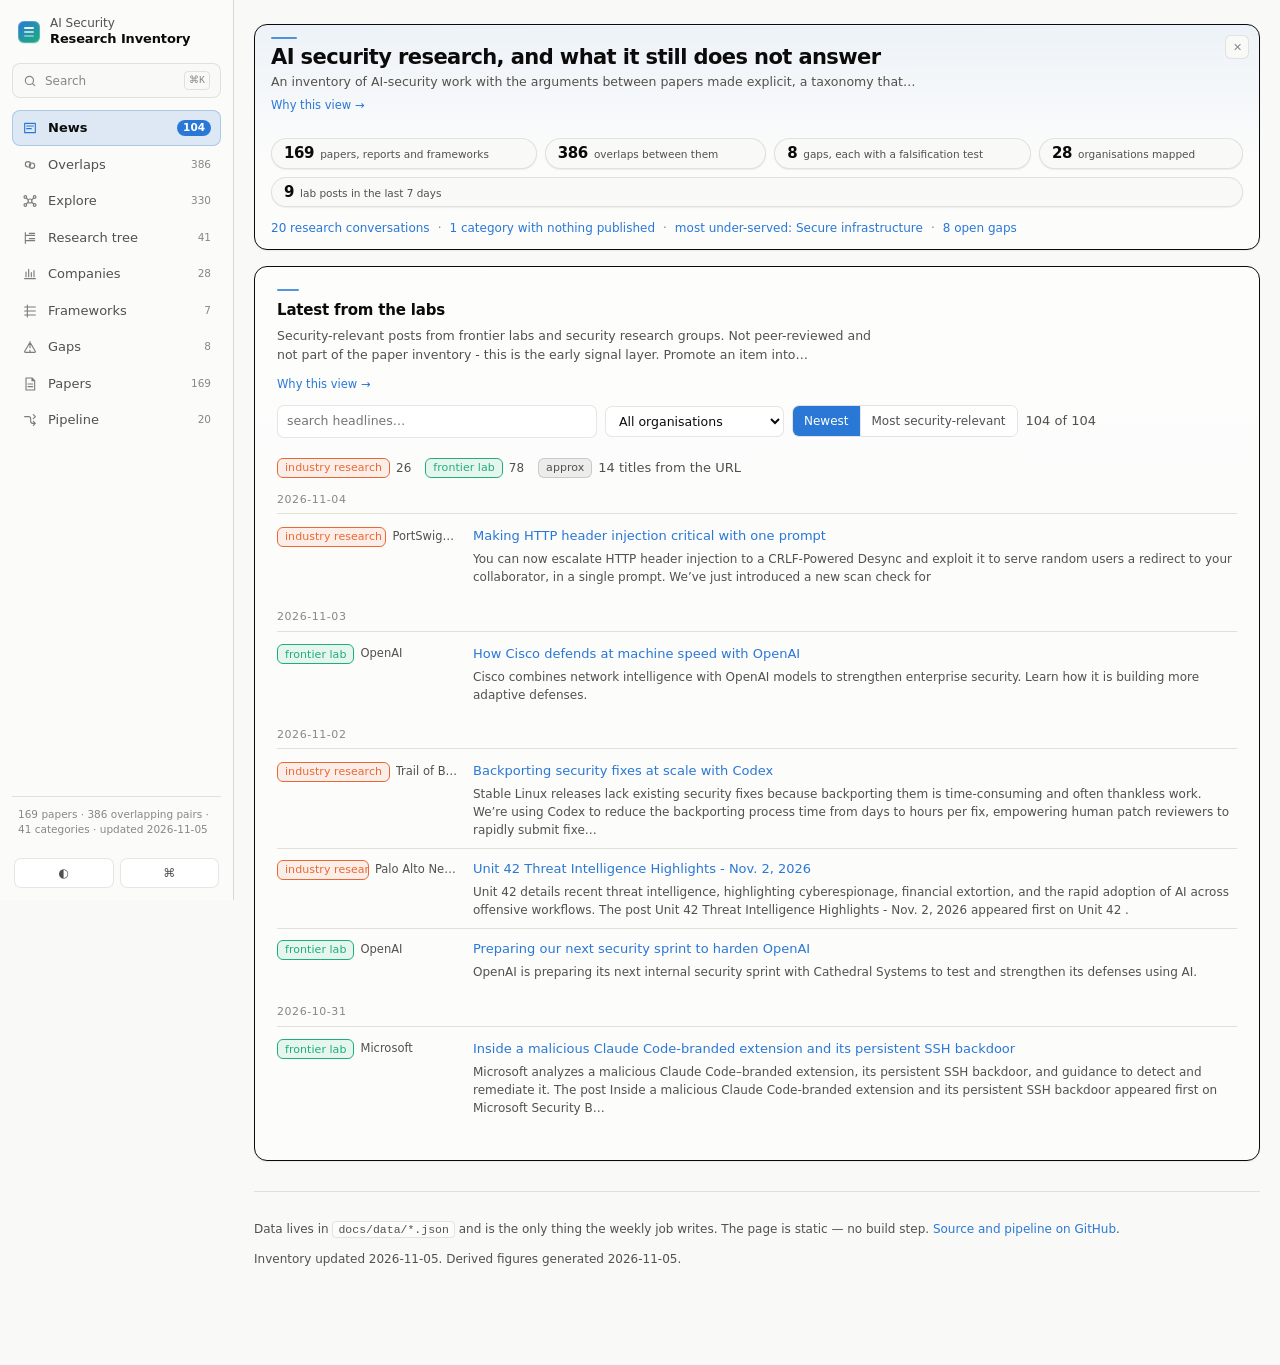
==== commit 0d23048c: "navigator matrix, 169 papers, end-to-end onboarding test, parser fuzzing "How everything connects" w" ====
--- a/docs/index.html
+++ b/docs/index.html
@@ -153,21 +153,37 @@
   <!-- ============================================================= EXPLORE -->
   <section class="view" id="view-explore" role="tabpanel">
     <div class="card">
-      <h2>How everything connects</h2>
-      <p class="note">Every paper, category, organisation, company need, gap and framework as one graph.
-        Pick anything and it moves to the centre with everything it touches arranged around it, grouped by
-        what the relationship actually is. Click a neighbour to walk there. This is deliberately not a
-        picture of all 300-odd entities at once — that is a hairball nobody can read. One thing at a time,
-        and a trail of where you have been.</p>
-      <div class="toolbar">
-        <input type="search" id="x-q" placeholder="focus on a paper, category, organisation, gap…" autocomplete="off">
+      <h2>The field at a glance</h2>
+      <p class="note">Every category in the taxonomy laid out by branch, the way an ATT&amp;CK Navigator lays
+        techniques out by tactic — and like a Navigator, the colour is a layer you choose. Switch the layer
+        and the same grid answers a different question: where the research is, where the demand is, where
+        demand outruns coverage, which cells a gap names, and what arrived in the last import. The point is
+        to see the whole field at once with one number on it, which a relationship graph cannot do.
+        <b>Connections</b> switches to the pivot view for walking one entity's neighbourhood.</p>
+      <div class="toolbar">
+        <div class="seg" id="x-mode">
+          <button data-m="matrix" aria-pressed="true">Matrix</button>
+          <button data-m="graph" aria-pressed="false">Connections</button>
+        </div>
+        <div class="seg" id="x-layer">
+          <button data-l="coverage" aria-pressed="true">Coverage</button>
+          <button data-l="demand" aria-pressed="false">Demand</button>
+          <button data-l="pressure" aria-pressed="false">Pressure</button>
+          <button data-l="gaps" aria-pressed="false">Gaps</button>
+          <button data-l="frameworks" aria-pressed="false">Frameworks</button>
+          <button data-l="new" aria-pressed="false">New</button>
+        </div>
         <span class="spacer"></span>
         <span class="sub" id="x-count"></span>
       </div>
-      <div class="xq-results" id="x-results"></div>
-      <nav class="trail" id="x-trail"></nav>
       <div class="legend" id="x-legend"></div>
-      <div class="scroll-x"><svg id="xgraph" role="img" aria-label="Relationship graph"></svg></div>
+      <div id="x-matrix-wrap"><div class="navmx" id="x-matrix"></div></div>
+      <div id="x-graph-wrap" hidden>
+        <input type="search" id="x-q" placeholder="focus on a paper, category, organisation, gap…" autocomplete="off">
+        <div class="xq-results" id="x-results"></div>
+        <nav class="trail" id="x-trail"></nav>
+        <div class="scroll-x"><svg id="xgraph" role="img" aria-label="Relationship graph"></svg></div>
+      </div>
     </div>
   </section>
 
--- a/docs/styles.css
+++ b/docs/styles.css
@@ -1118,3 +1118,122 @@
 #xgraph text { pointer-events: none; }
 
 #xgraph { width: 100%; height: auto; max-height: min(66vh, 620px); }
+
+/* ═══════════════════════════════════════════ navigator matrix ═══ */
+/* Branch as column, category as cell, colour as a switchable layer - the
+   ATT&CK Navigator idea: one map, several questions. */
+.navmx {
+  display: grid; grid-template-columns: repeat(9, minmax(104px, 1fr));
+  gap: var(--sp-2); align-items: start; overflow-x: auto; padding-bottom: var(--sp-2);
+}
+.navcol { display: flex; flex-direction: column; gap: 3px; min-width: 104px; }
+.navhead {
+  display: flex; align-items: baseline; gap: 5px; justify-content: space-between;
+  font-size: 10px; text-transform: uppercase; letter-spacing: .05em; font-weight: 700;
+  color: var(--ink-2); padding: 0 2px var(--sp-2); border-bottom: 2px solid var(--axis);
+  margin-bottom: var(--sp-1); min-height: 30px;
+}
+.navhead span { line-height: 1.2; }
+.navhead b { color: var(--ink-3); font-weight: 600; font-size: 10px; }
+.navcell {
+  position: relative; display: flex; flex-direction: column; justify-content: space-between;
+  gap: 4px; min-height: 56px; padding: 7px 8px; text-align: left; cursor: pointer;
+  border: 1px solid var(--ring); border-radius: var(--r-sm); font: inherit;
+  transition: transform var(--dur) var(--ease), box-shadow var(--dur) var(--ease), filter var(--dur) var(--ease);
+}
+.navcell:hover { transform: translateY(-1px); box-shadow: var(--e-2); filter: saturate(1.15); z-index: 2; }
+.navcell.nil { border-style: dashed; border-color: var(--axis); background: transparent !important; }
+.nc-l { font-size: 10.5px; line-height: 1.25; font-weight: 500; }
+.nc-v { font-size: 15px; font-weight: 700; font-variant-numeric: tabular-nums; line-height: 1; letter-spacing: -0.02em; }
+.navcell.nil .nc-v::after { content: "—"; font-size: 12px; font-weight: 400; }
+#card .nums-6 { display: grid; grid-template-columns: repeat(3, 1fr); gap: 7px 10px; }
+#card .nums-6 b { font-size: 14px; }
+#card .hint.warn { color: var(--serious); }
+@media (max-width: 1100px) { .navmx { grid-template-columns: repeat(9, 104px); } }
+
+/* ═══════════════════════════════════════════════ liquid surfaces ═══ */
+/* Elevated things are glass: translucent, blurred, with a light edge along the
+   top where the surface catches light. Applied to things that FLOAT - the
+   sidebar, tooltips, the reader, the palette - and only faintly to cards,
+   because a page where everything is glass reads as fog rather than depth. */
+:root {
+  --glass:        color-mix(in srgb, var(--surface-1) 76%, transparent);
+  --glass-strong: color-mix(in srgb, var(--raised) 82%, transparent);
+  --sheen:        rgba(255, 255, 255, 0.55);
+  --sheen-soft:   rgba(255, 255, 255, 0.28);
+  --blur: saturate(180%) blur(18px);
+}
+@media (prefers-color-scheme: dark) {
+  :root:where(:not([data-theme="light"])) {
+    --glass:        color-mix(in srgb, var(--surface-1) 72%, transparent);
+    --glass-strong: color-mix(in srgb, var(--raised) 78%, transparent);
+    --sheen:        rgba(255, 255, 255, 0.14);
+    --sheen-soft:   rgba(255, 255, 255, 0.07);
+  }
+}
+:root[data-theme="dark"] {
+  --glass:        color-mix(in srgb, var(--surface-1) 72%, transparent);
+  --glass-strong: color-mix(in srgb, var(--raised) 78%, transparent);
+  --sheen:        rgba(255, 255, 255, 0.14);
+  --sheen-soft:   rgba(255, 255, 255, 0.07);
+}
+
+.side {
+  background: var(--glass); backdrop-filter: var(--blur); -webkit-backdrop-filter: var(--blur);
+  border-right-color: color-mix(in srgb, var(--axis) 60%, transparent);
+}
+.card {
+  position: relative;
+  background: linear-gradient(180deg, var(--sheen-soft), transparent 42%), var(--surface-1);
+  border-color: color-mix(in srgb, var(--ring) 150%, transparent);
+}
+.card::before {
+  content: ""; position: absolute; inset: 0 0 auto; height: 1px; border-radius: var(--r-lg) var(--r-lg) 0 0;
+  background: linear-gradient(90deg, transparent, var(--sheen), transparent); pointer-events: none;
+}
+#tip, #card, .cmd-panel, .rd-panel, #keys .panel {
+  background: var(--glass-strong);
+  backdrop-filter: var(--blur); -webkit-backdrop-filter: var(--blur);
+  border-color: color-mix(in srgb, var(--axis) 70%, transparent);
+}
+#card, .cmd-panel, .rd-panel { position: relative; }
+#card::after, .cmd-panel::after, .rd-panel::after {
+  content: ""; position: absolute; inset: 0 0 auto; height: 1px;
+  background: linear-gradient(90deg, transparent, var(--sheen), transparent); pointer-events: none;
+}
+.stat, .hero-link, .fw, .gap, .cl {
+  background: linear-gradient(180deg, var(--sheen-soft), transparent 50%), var(--page);
+}
+.navcell { backdrop-filter: saturate(140%); -webkit-backdrop-filter: saturate(140%); }
+@media (prefers-reduced-transparency: reduce) {
+  .side, #tip, #card, .cmd-panel, .rd-panel, #keys .panel {
+    backdrop-filter: none; -webkit-backdrop-filter: none;
+    background: var(--surface-1);
+  }
+}
+
+/* ══════════════════════════════════════════ metadata chip system ═══ */
+/* Metadata was scattered: tier in one column, type in another, year as plain
+   text, citations nowhere. One row of chips, each colour-coded by what it
+   means - provenance, kind, contribution, standing - so a record's shape reads
+   before any of its words do. */
+.meta { display: flex; flex-wrap: wrap; gap: 4px; align-items: center; }
+.mchip {
+  display: inline-flex; align-items: center; gap: 5px; height: 19px; padding: 0 7px;
+  border-radius: var(--r-sm); font-size: 10.5px; line-height: 1; white-space: nowrap;
+  border: 1px solid color-mix(in srgb, currentColor 24%, transparent);
+  background: color-mix(in srgb, currentColor 10%, transparent);
+}
+.mchip .k { opacity: .62; font-size: 9.5px; text-transform: uppercase; letter-spacing: .04em; }
+.mchip .d { width: 5px; height: 5px; border-radius: 999px; background: currentColor; }
+.m-venue   { color: var(--ink-2); }
+.m-year    { color: var(--ink-2); font-variant-numeric: tabular-nums; }
+.m-cites   { color: var(--c-benchmark); font-variant-numeric: tabular-nums; }
+.m-methods { color: var(--ink-3); }
+.m-need    { color: var(--c-framework); }
+.m-cat     { color: var(--c-defence); }
+.m-org     { color: var(--c-analysis); }
+.m-gapsig  { color: var(--serious); }
+.rd-src { display: inline-block; margin-top: 7px; font-size: 11.5px; }
+.tp-meta { margin: 5px 0 6px; }
+#rd-kicker .meta { gap: 4px; }
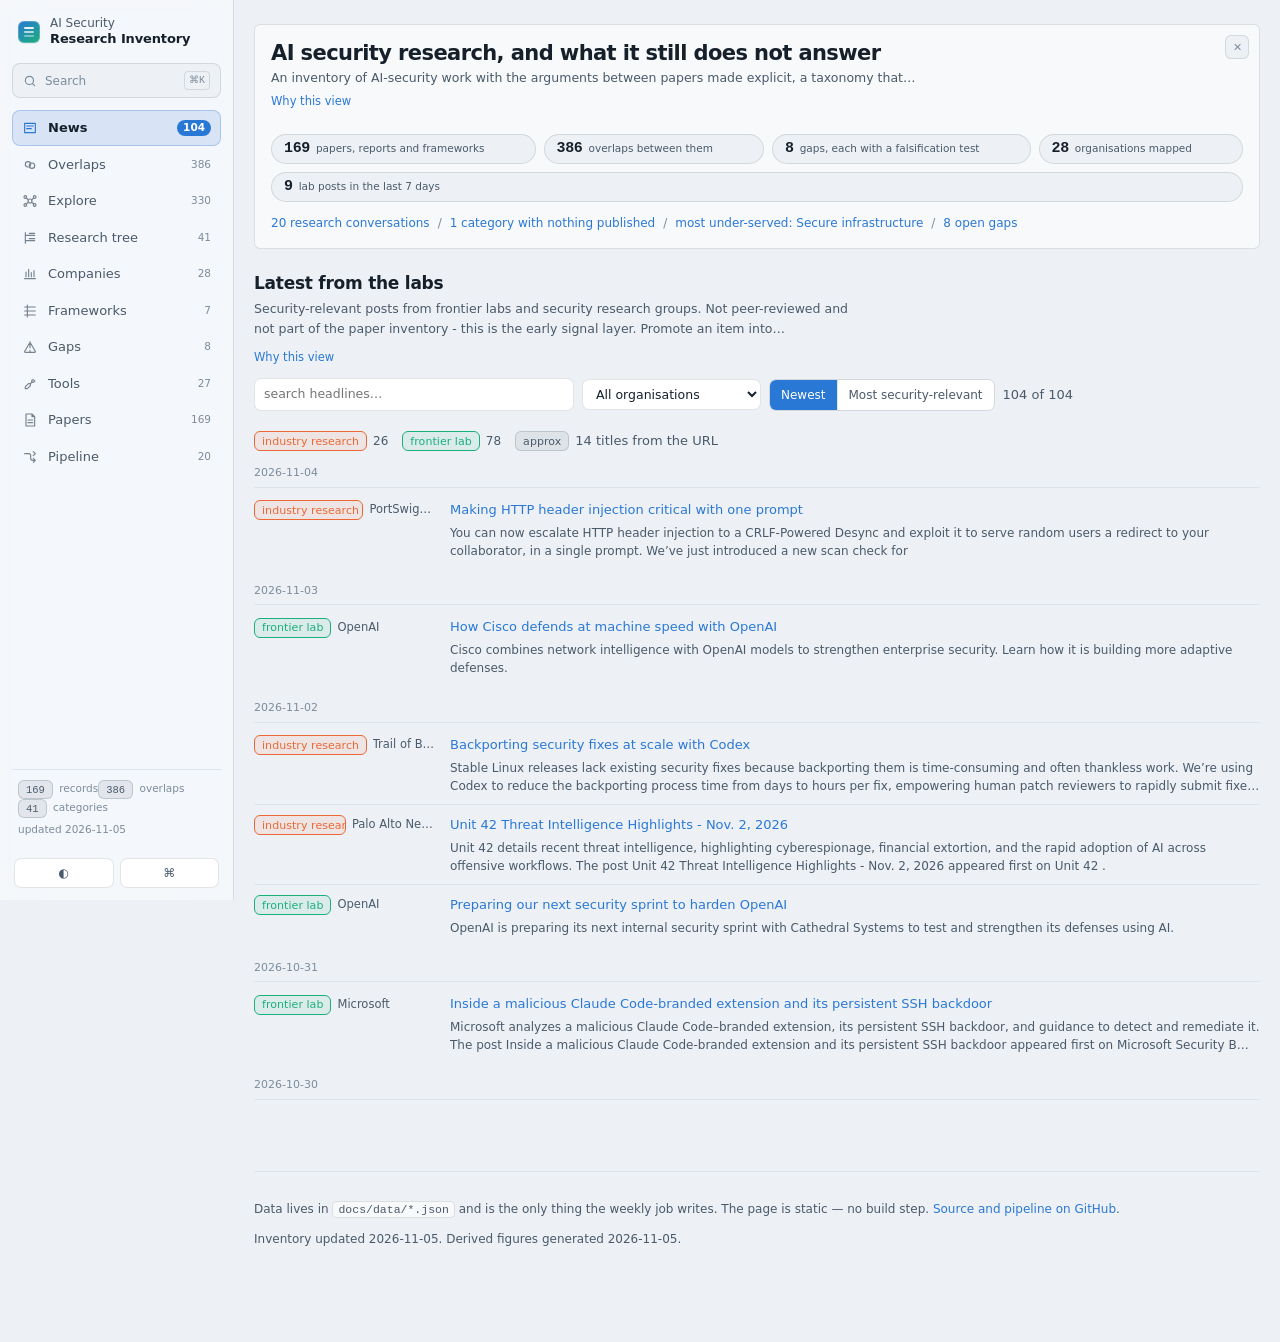
==== commit af9f6396: "security: resolve the three alerts that were mine; add a Tools tab Alert #8, Semgrep dynamic-urllib-" ====
--- a/docs/index.html
+++ b/docs/index.html
@@ -76,6 +76,10 @@
         <svg viewBox="0 0 24 24" aria-hidden="true"><path d="M12 4v9M12 17v2M5 20h14a1 1 0 0 0 .9-1.5l-7-12a1 1 0 0 0-1.8 0l-7 12A1 1 0 0 0 5 20z"/></svg>
         <span class="nav-l">Gaps</span><span class="nav-n" data-count="gaps"></span>
       </button>
+      <button class="nav" role="tab" data-view="tools" aria-selected="false">
+        <svg viewBox="0 0 24 24" aria-hidden="true"><path d="M14.7 6.3a4 4 0 0 1-5 5L5 16v3h3l4.7-4.7a4 4 0 0 1 5-5l1.6-1.6-2.4-2.4z"/></svg>
+        <span class="nav-l">Tools</span><span class="nav-n" data-count="tools"></span>
+      </button>
       <button class="nav" role="tab" data-view="papers" aria-selected="false">
         <svg viewBox="0 0 24 24" aria-hidden="true"><path d="M6 3h9l4 4v14H6zM15 3v4h4M9 12h7M9 16h7"/></svg>
         <span class="nav-l">Papers</span><span class="nav-n" data-count="papers"></span>
@@ -316,6 +320,22 @@
       </div>
       <div class="legend" id="news-legend"></div>
       <div class="scroll-y" id="news-list"></div>
+    </div>
+  </section>
+
+  <!-- =============================================================== TOOLS -->
+  <section class="view" id="view-tools" role="tabpanel">
+    <div class="card">
+      <h2>Tools you can actually run</h2>
+      <p class="note" id="tools-note"></p>
+      <div class="toolbar">
+        <input type="search" id="t-q" placeholder="search tools, what they do, when to use them…">
+        <select id="t-role"><option value="">Every role</option></select>
+        <select id="t-cat"><option value="">Every category</option></select>
+        <span class="spacer"></span>
+        <span class="sub" id="t-count"></span>
+      </div>
+      <div id="tool-list"></div>
     </div>
   </section>
 
--- a/docs/styles.css
+++ b/docs/styles.css
@@ -1184,26 +1184,17 @@
 }
 .card {
   position: relative;
-  background: linear-gradient(180deg, var(--sheen-soft), transparent 42%), var(--surface-1);
-  border-color: color-mix(in srgb, var(--ring) 150%, transparent);
-}
-.card::before {
-  content: ""; position: absolute; inset: 0 0 auto; height: 1px; border-radius: var(--r-lg) var(--r-lg) 0 0;
-  background: linear-gradient(90deg, transparent, var(--sheen), transparent); pointer-events: none;
-}
+  background: var(--surface-1);
+  border-color: var(--ring);
+}
+
 #tip, #card, .cmd-panel, .rd-panel, #keys .panel {
   background: var(--glass-strong);
   backdrop-filter: var(--blur); -webkit-backdrop-filter: var(--blur);
   border-color: color-mix(in srgb, var(--axis) 70%, transparent);
 }
-#card, .cmd-panel, .rd-panel { position: relative; }
-#card::after, .cmd-panel::after, .rd-panel::after {
-  content: ""; position: absolute; inset: 0 0 auto; height: 1px;
-  background: linear-gradient(90deg, transparent, var(--sheen), transparent); pointer-events: none;
-}
-.stat, .hero-link, .fw, .gap, .cl {
-  background: linear-gradient(180deg, var(--sheen-soft), transparent 50%), var(--page);
-}
+
+
 .navcell { backdrop-filter: saturate(140%); -webkit-backdrop-filter: saturate(140%); }
 @media (prefers-reduced-transparency: reduce) {
   .side, #tip, #card, .cmd-panel, .rd-panel, #keys .panel {
@@ -1237,3 +1228,166 @@
 .rd-src { display: inline-block; margin-top: 7px; font-size: 11.5px; }
 .tp-meta { margin: 5px 0 6px; }
 #rd-kicker .meta { gap: 4px; }
+
+/* No drawn highlight lines. Depth is the surface plus its shadow; a 1px white
+   edge on every box reads as an outline, not as light. */
+.card { position: relative; }
+.card::before, .card::after,
+#card::before, #card::after,
+.cmd-panel::before, .cmd-panel::after,
+.rd-panel::before, .rd-panel::after { content: none !important; }
+
+/* ═══════════════════════════ removing the generated-design tells ═══ */
+/* Applying the frontend-design skill's calibration. It names three things I
+   had done, and it is right about all three.
+
+   1. "fade-and-slide-up entrances on each section and hover transitions on
+      every card ... read as AI-generated." I had a viewIn keyframe on every
+      view and a lift on every tile. Motion now only answers an action - the
+      reader opening, the palette dropping in - where it shows what changed.
+   2. "Using all caps for labels." Kept only where the label is a data key that
+      must not be confused with its value; removed where it was decoration.
+   3. "Adding unnecessary typographic labels above content." The accent rule
+      above every card heading was exactly that.                            */
+
+section.view.active { animation: none; }
+.stat:hover, .hero-link:hover, .navcell:hover { transform: none; }
+.stat, .hero-link { transition: border-color var(--dur) var(--ease); }
+.navcell { transition: border-color var(--dur) var(--ease), filter var(--dur) var(--ease); }
+.card > h2::before, .card.hero > h2::before { content: none; }
+.card > h2 { margin-bottom: var(--sp-1); }
+
+/* Type. system-ui is the default anyone reaches for; this is a catalogue of
+   technical records, so the data wears a tabular face and the prose does not.
+   No webfont: the CSP allows no third-party font host, and shipping one for a
+   dashboard is weight without payoff. */
+:root {
+  --font-data: ui-monospace, "SF Mono", "Cascadia Mono", "Roboto Mono", Menlo, Consolas, monospace;
+  --font-ui: system-ui, -apple-system, "Segoe UI", sans-serif;
+}
+.navhead, .chip-k, .mchip .k, .cmd-item .ci-k, .xq-k, .fw-id,
+tr.grouprow .g-name, table.list th {
+  font-family: var(--font-data); letter-spacing: 0; font-size: 10px;
+}
+.navhead, tr.grouprow .g-name, table.list th { text-transform: none; }
+.navhead { font-weight: 600; color: var(--ink); font-size: 11px; }
+.sub-h { text-transform: none; letter-spacing: 0; font-size: 12.5px; color: var(--ink-2); }
+.rd-h { text-transform: none; letter-spacing: 0; font-size: 11.5px; }
+.news-day { text-transform: none; letter-spacing: 0; font-family: var(--font-data); }
+.stat .v, .nc-v, .fw-score b, #card .nums b, .g-n { font-family: var(--font-data); }
+.rd-kicker, .meta { letter-spacing: 0; }
+/* The gap chains keep their numbers: that content genuinely is a sequence. */
+
+/* ╔══════════════════════════════════════════════════════════════════════╗
+   ║  Design pass against the frontend-design brief                       ║
+   ╚══════════════════════════════════════════════════════════════════════╝
+   The subject is not an analytics product. It is a register of adversarial
+   knowledge where every claim carries its warrant — closer to an evidence
+   catalogue than a SaaS dashboard. The palette is cool and archival rather
+   than the tinted near-black (#0B0B0B) the skill names as a tell, and the
+   chrome stops pretending every block on the page has equal weight.
+
+   The data palette is unchanged and was re-validated against these surfaces:
+   every hard gate still passes in both modes. */
+
+:root {
+  --page:    #EDF1F5;   /* cool paper, not cream */
+  --surface-1:#F7F9FB;
+  --raised:  #FFFFFF;
+  --ink:     #16202B;   /* slate, not tinted black */
+  --ink-2:   #4A5A6A;
+  --ink-3:   #7C8C9C;
+  --grid:    #DDE4EA;
+  --axis:    #BCC9D4;
+  --ring:    rgba(22, 32, 43, 0.12);
+  --on-ramp-lo: #16202B;
+}
+@media (prefers-color-scheme: dark) {
+  :root:where(:not([data-theme="light"])) {
+    --page:    #080E14;
+    --surface-1:#0C141C;
+    --raised:  #131E28;
+    --ink:     #E7EEF4;
+    --ink-2:   #9FB0BF;
+    --ink-3:   #6E8192;
+    --grid:    #1B2832;
+    --axis:    #2F4150;
+    --ring:    rgba(231, 238, 244, 0.11);
+    --on-ramp-hi: #0C141C;
+    --on-ramp-lo: #E7EEF4;
+  }
+}
+:root[data-theme="dark"] {
+  --page:    #080E14;
+  --surface-1:#0C141C;
+  --raised:  #131E28;
+  --ink:     #E7EEF4;
+  --ink-2:   #9FB0BF;
+  --ink-3:   #6E8192;
+  --grid:    #1B2832;
+  --axis:    #2F4150;
+  --ring:    rgba(231, 238, 244, 0.11);
+  --on-ramp-hi: #0C141C;
+  --on-ramp-lo: #E7EEF4;
+}
+
+/* ─────────────────────────────────────────────────────────────────────────
+   Not every block deserves the same box. The skill's "SaaS-card kit" is
+   identical rounded cards with one radius and the same soft shadow under
+   each, regardless of hierarchy. Primary data now sits on the page; only
+   secondary material keeps a container, and it is a hairline, not a card. */
+.card {
+  background: none; border: 0; border-radius: 0; box-shadow: none;
+  padding: 0 0 var(--sp-6); margin: 0 0 var(--sp-5);
+  border-bottom: 1px solid var(--grid);
+}
+.card:last-of-type { border-bottom: 0; }
+.card > h2 { font-size: 17px; letter-spacing: -0.015em; margin-bottom: 3px; }
+
+/* The one place boldness is spent: the matrix. */
+#x-matrix-wrap { margin-top: var(--sp-3); }
+.navcell { border-radius: 3px; min-height: 62px; }
+.navhead { border-bottom-width: 1px; border-bottom-color: var(--ink); }
+
+/* Secondary blocks keep a frame, but a quiet one and at a smaller radius, so
+   radius itself carries hierarchy rather than being set once globally. */
+.fw, .gap, .cl, .hero-link, .stat, .pg-row {
+  border-radius: 5px; box-shadow: none;
+  background: var(--surface-1); border: 1px solid var(--ring);
+}
+.card.hero {
+  background: var(--surface-1); border: 1px solid var(--ring);
+  border-radius: 6px; padding: var(--sp-4); margin-bottom: var(--sp-5);
+}
+.card.hero .stat { background: var(--page); border-radius: 999px; }
+#tip, #card, .cmd-panel, .rd-panel, #keys .panel { border-radius: 8px; }
+.stat:hover { box-shadow: none; border-color: var(--axis); }
+
+/* ─────────────────────────────────────────────────────────────────────────
+   Monospace is for columns that must align, not a costume for small labels —
+   the skill lists "a monospace face for small data labels" as a tell, and I
+   had added exactly that. It stays on numerals in tables and counts; it comes
+   off every label. */
+.navhead, .chip-k, .mchip .k, .cmd-item .ci-k, .xq-k, .fw-id,
+tr.grouprow .g-name, table.list th, .news-day {
+  font-family: var(--font-ui);
+}
+table.list td.num, .stat .v, .nc-v, .fw-n, .g-n, #card .nums b,
+.score, .mchip.m-year, .mchip.m-cites {
+  font-family: var(--font-data); font-variant-numeric: tabular-nums;
+}
+.navhead { font-size: 11px; font-weight: 600; letter-spacing: -0.005em; }
+table.list th { font-size: 11px; font-weight: 600; letter-spacing: 0; color: var(--ink-2); }
+.side-meta .mchip { margin-right: 3px; }
+.side-when { margin-top: 4px; color: var(--ink-3); }
+.fw-meta.meta { gap: 5px; }
+
+/* ─────────────────────────────────────────────────────────────── tools */
+.tool { padding: var(--sp-4) 0; border-bottom: 1px solid var(--grid); }
+.tool:last-child { border-bottom: 0; }
+.tool header { display: flex; flex-wrap: wrap; gap: 7px; align-items: center; margin-bottom: 7px; }
+.tool-name { font-size: 14px; font-weight: 600; }
+.tool-what { margin: 0 0 6px; font-size: 13px; max-width: 80ch; }
+.tool-when { margin: 0 0 7px; font-size: 12.5px; color: var(--ink-2); max-width: 80ch; }
+.tool-when b { color: var(--ink); font-weight: 600; }
+.tool-note { margin: 0 0 7px; font-size: 11.5px; color: var(--ink-3); }
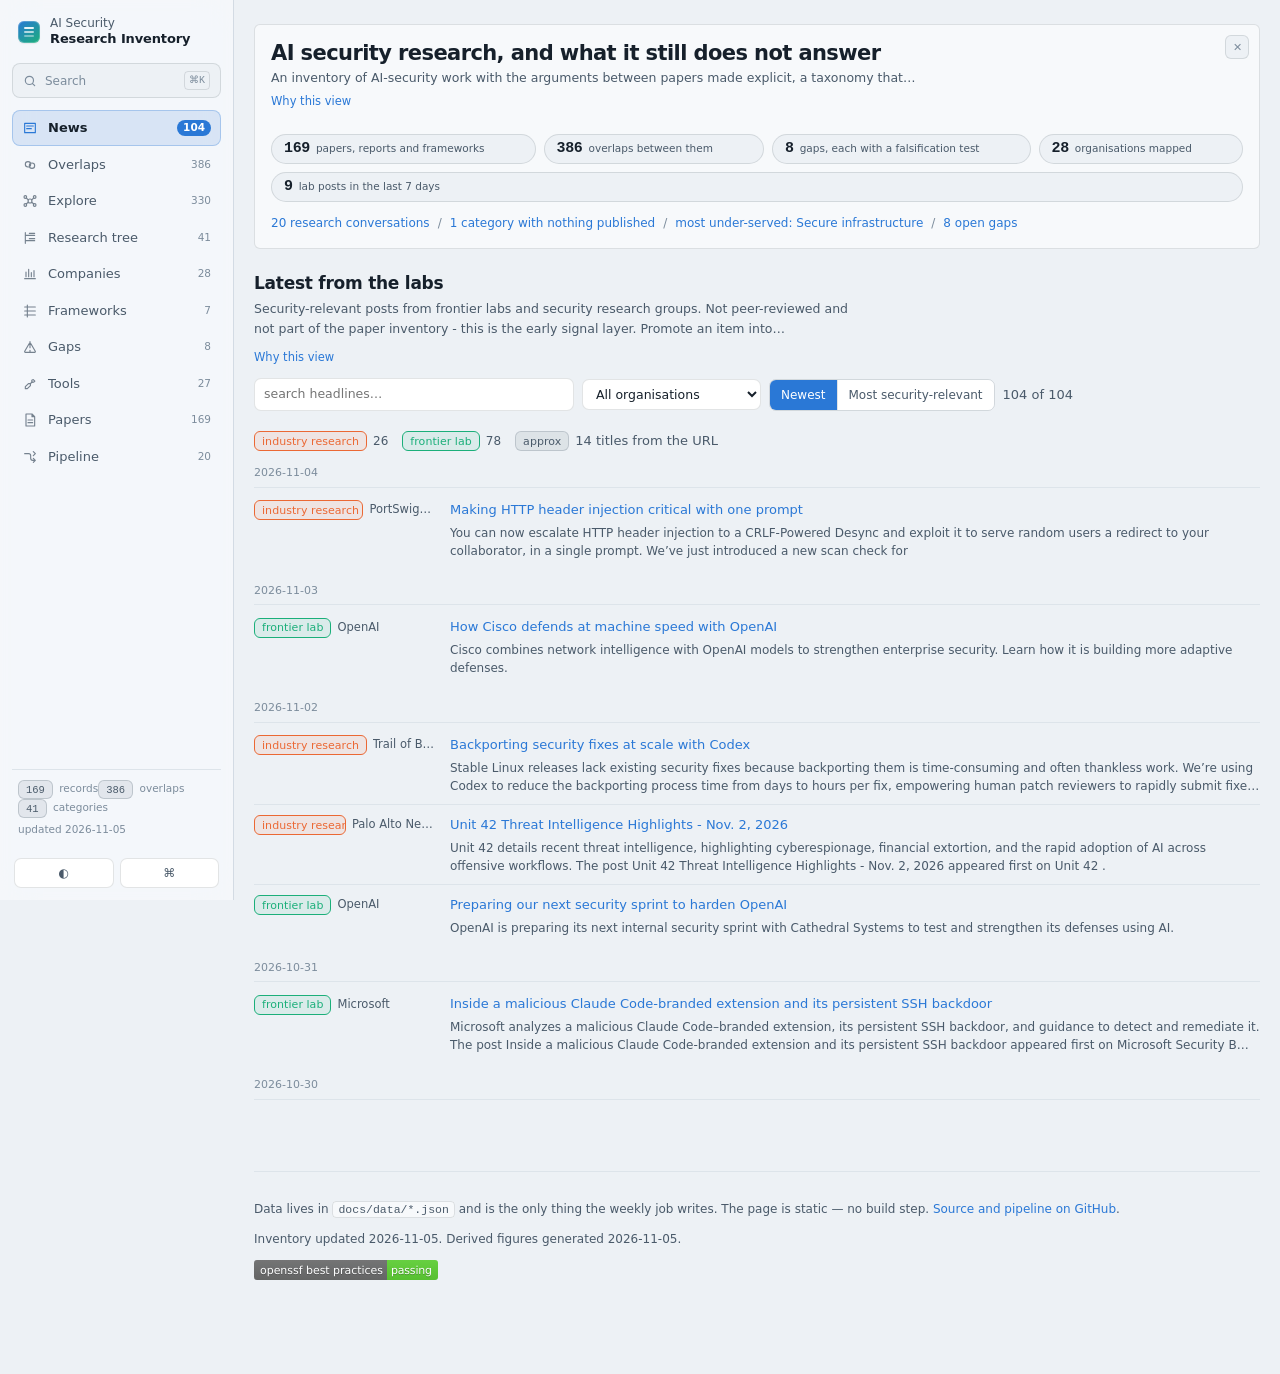
==== commit 13502a50: "page: show the OpenSSF passing badge in the footer Vendored, not hot-linked. img-src is 'self' data:" ====
--- a/docs/index.html
+++ b/docs/index.html
@@ -406,6 +406,16 @@
     <p>Data lives in <code>docs/data/*.json</code> and is the only thing the weekly job writes.
       The page is static — no build step. <a href="https://github.com/okhomiak/ai-security-reserch-inventory">Source and pipeline on GitHub</a>.</p>
     <p id="foot-updated"></p>
+    <!-- The badge is vendored, not hot-linked. img-src is 'self' data:, so an
+         external image would be blocked outright - and loosening the CSP to
+         allow one would hand every visitor's IP to a third party for the sake
+         of a 1 KB graphic. Re-download it from the project page if the badge
+         status ever changes. -->
+    <p class="badges">
+      <a href="https://www.bestpractices.dev/projects/16360" rel="noopener noreferrer" target="_blank">
+        <img src="assets/ossf-badge.svg" width="184" height="20"
+             alt="OpenSSF Best Practices: passing"></a>
+    </p>
   </footer>
   </div>
 </main>
--- a/docs/styles.css
+++ b/docs/styles.css
@@ -1391,3 +1391,11 @@
 .tool-when { margin: 0 0 7px; font-size: 12.5px; color: var(--ink-2); max-width: 80ch; }
 .tool-when b { color: var(--ink); font-weight: 600; }
 .tool-note { margin: 0 0 7px; font-size: 11.5px; color: var(--ink-3); }
+
+
+/* Footer badge. Sized in the markup so it reserves its space before the SVG
+   loads and the footer does not jump. */
+.badges { margin-top: 12px; line-height: 0; }
+.badges a { display: inline-block; border: 0; }
+.badges img { display: block; opacity: .85; transition: opacity .15s ease; }
+.badges a:hover img, .badges a:focus-visible img { opacity: 1; }
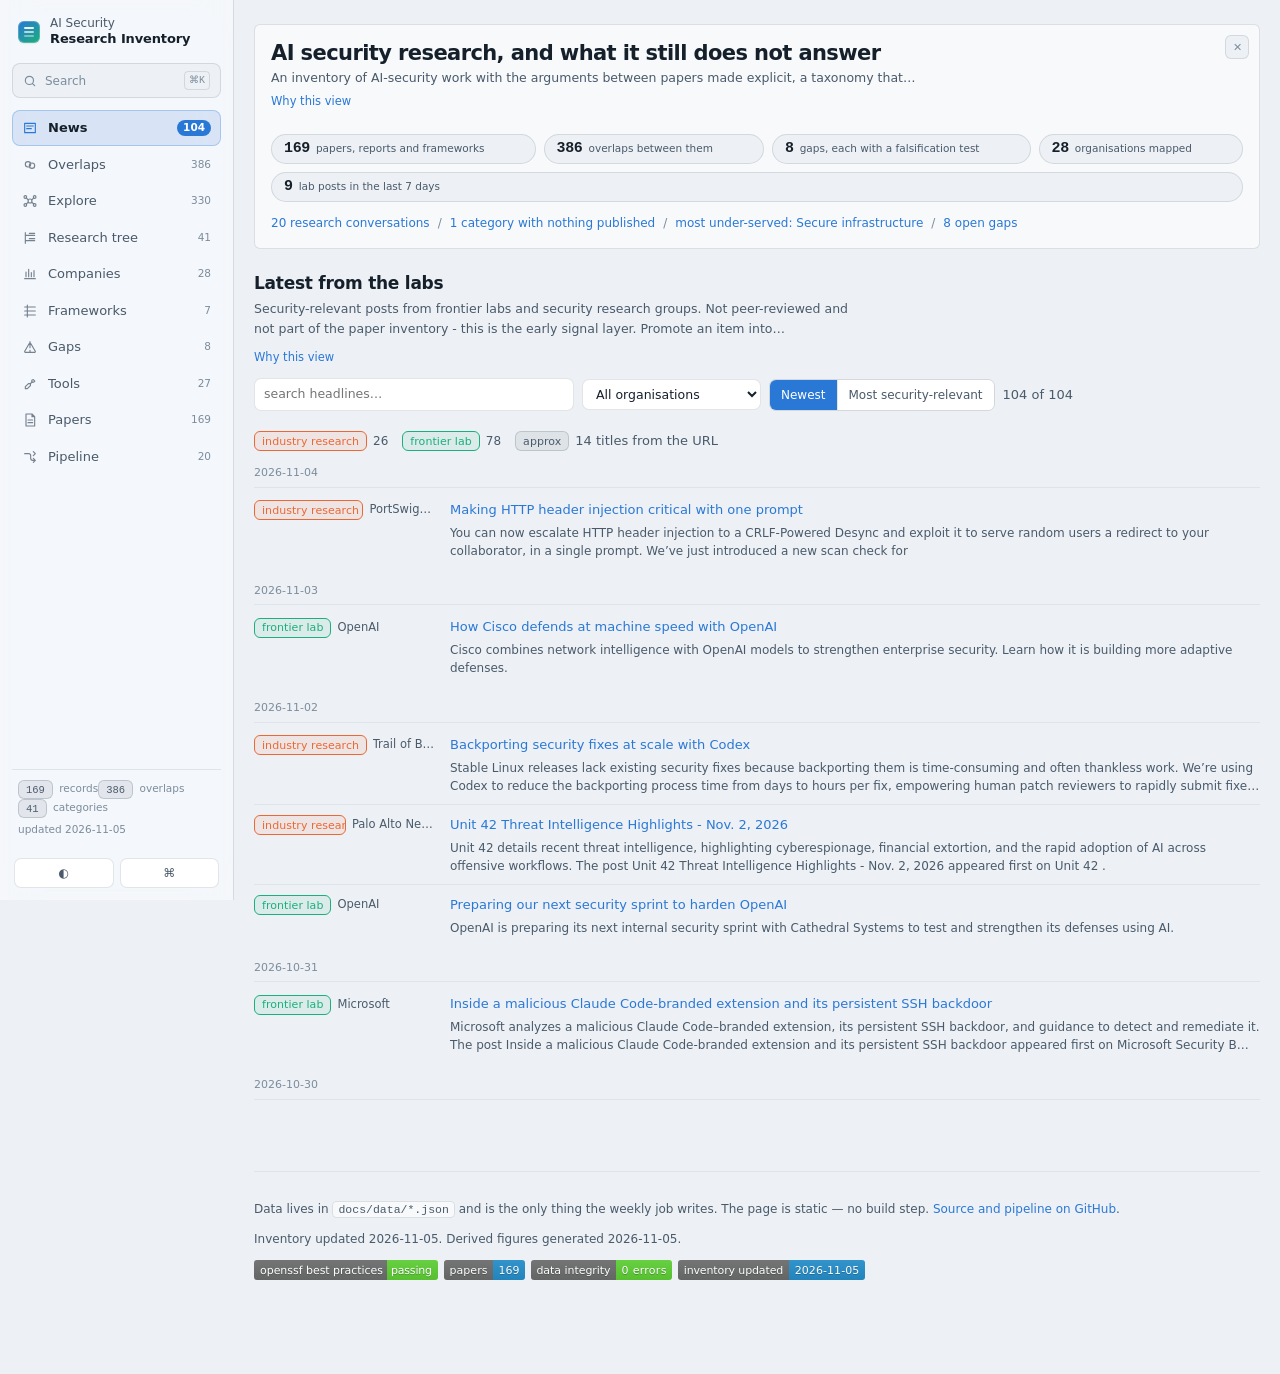
==== commit c4baab9a: "trust: workflow badges, self-generated data badges, and a citation file Three additions, on the prin" ====
--- a/docs/index.html
+++ b/docs/index.html
@@ -415,6 +415,9 @@
       <a href="https://www.bestpractices.dev/projects/16360" rel="noopener noreferrer" target="_blank">
         <img src="assets/ossf-badge.svg" width="184" height="20"
              alt="OpenSSF Best Practices: passing"></a>
+      <img src="assets/badge-papers.svg" height="20" alt="">
+      <img src="assets/badge-integrity.svg" height="20" alt="">
+      <img src="assets/badge-updated.svg" height="20" alt="">
     </p>
   </footer>
   </div>
--- a/docs/styles.css
+++ b/docs/styles.css
@@ -1395,7 +1395,7 @@
 
 /* Footer badge. Sized in the markup so it reserves its space before the SVG
    loads and the footer does not jump. */
-.badges { margin-top: 12px; line-height: 0; }
-.badges a { display: inline-block; border: 0; }
+.badges { margin-top: 12px; display: flex; flex-wrap: wrap; gap: 6px; align-items: center; }
+.badges a { display: inline-flex; border: 0; }
 .badges img { display: block; opacity: .85; transition: opacity .15s ease; }
 .badges a:hover img, .badges a:focus-visible img { opacity: 1; }
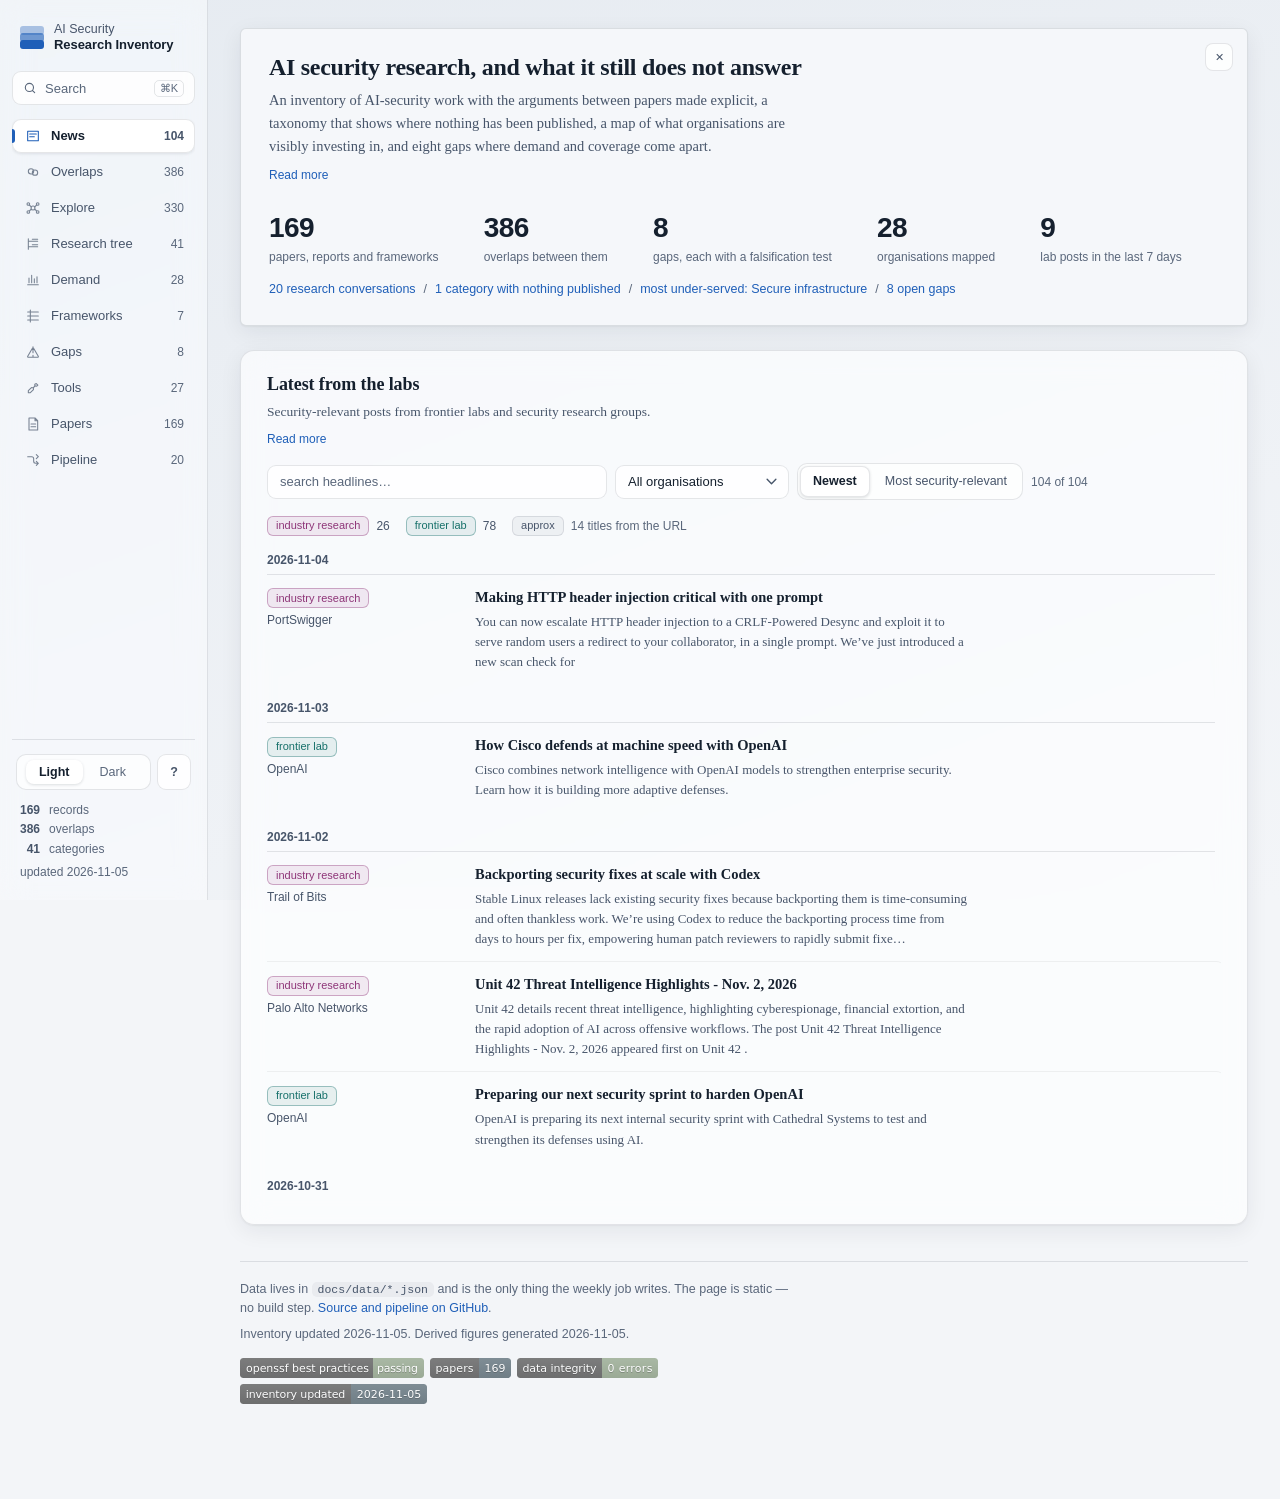
==== commit a63b5269: "design: build Strata into the live dashboard The mockup merged earlier only lived under design/; doc" ====
--- a/docs/index.html
+++ b/docs/index.html
@@ -24,8 +24,8 @@
 <meta name="referrer" content="strict-origin-when-cross-origin">
 <title>AI Security Research Inventory</title>
 <meta name="description" content="Overlaps, taxonomy and company-demand map across AI security research, refreshed weekly by an agent.">
-<meta name="theme-color" content="#fcfcfb" media="(prefers-color-scheme: light)">
-<meta name="theme-color" content="#1a1a19" media="(prefers-color-scheme: dark)">
+<meta name="theme-color" content="#E6EBF1" media="(prefers-color-scheme: light)">
+<meta name="theme-color" content="#0E141D" media="(prefers-color-scheme: dark)">
 <meta property="og:type" content="website">
 <meta property="og:title" content="AI Security Research Inventory">
 <meta property="og:description" content="Where AI-security research overlaps, how it is shaped, and what companies are asking for that nobody has answered. Refreshed weekly by an agent.">
@@ -33,18 +33,17 @@
 <meta name="twitter:card" content="summary">
 <link rel="icon" href="data:image/svg+xml,<svg xmlns='http://www.w3.org/2000/svg' viewBox='0 0 100 100'><text y='.9em' font-size='90'>🛡️</text></svg>">
 <link rel="stylesheet" href="styles.css">
+<link rel="stylesheet" href="strata.css">
+<link rel="stylesheet" href="strata-demand.css">
+<link rel="stylesheet" href="strata-papers.css">
 </head>
 <body>
 
 <div class="app">
 <nav class="side" id="side" aria-label="Views">
   <div class="side-top">
-    <span class="mark" aria-hidden="true"></span>
+    <span class="mark" aria-hidden="true"><i></i><i></i><i></i></span>
     <span class="side-title">AI Security<b>Research Inventory</b></span>
-  </div>
-  <div class="side-btns">
-    <button class="icon-btn" id="theme-btn" title="Light / dark (t)">◐</button>
-    <button class="icon-btn" id="keys-btn" title="Keyboard (?)">⌘</button>
   </div>
   <button class="cmd-open" id="cmd-btn"><svg viewBox="0 0 24 24" aria-hidden="true"><path d="M11 4a7 7 0 1 0 0 14 7 7 0 0 0 0-14zM20 20l-4-4"/></svg>Search<kbd>⌘K</kbd></button>
   <div class="side-nav" id="tabs" role="tablist">
@@ -66,7 +65,7 @@
       </button>
       <button class="nav" role="tab" data-view="demand" aria-selected="false">
         <svg viewBox="0 0 24 24" aria-hidden="true"><path d="M4 19h16M6 16V9M10 16V5M14 16v-6M18 16v-9"/></svg>
-        <span class="nav-l">Companies</span><span class="nav-n" data-count="demand"></span>
+        <span class="nav-l">Demand</span><span class="nav-n" data-count="demand"></span>
       </button>
       <button class="nav" role="tab" data-view="frameworks" aria-selected="false">
         <svg viewBox="0 0 24 24" aria-hidden="true"><path d="M4 6h16M4 12h16M4 18h16M8 3v18"/></svg>
@@ -90,6 +89,10 @@
       </button>
   </div>
   <div class="side-foot">
+    <div class="side-btns">
+      <button class="icon-btn theme-seg" id="theme-btn" title="Light / dark (t)" aria-label="Switch between light and dark theme"><span class="ts ts-l">Light</span><span class="ts ts-d">Dark</span><span class="ts ts-i" aria-hidden="true">◐</span></button>
+      <button class="icon-btn keys-btn" id="keys-btn" title="Keyboard shortcuts (?)" aria-label="Keyboard shortcuts">?</button>
+    </div>
     <div class="side-meta" id="head-sub">loading…</div>
     <div class="side-new"><span id="new-pill"></span></div>
   </div>
@@ -216,33 +219,43 @@
 
   <!-- ============================================================== DEMAND -->
   <section class="view" id="view-demand" role="tabpanel">
-    <div class="card">
-      <h2>What companies want</h2>
-      <p class="note" id="demand-basis"></p>
-      <div class="toolbar">
-        <div class="seg" id="hm-sort">
-          <button data-s="demand" aria-pressed="true">Sort by demand</button>
-          <button data-s="type" aria-pressed="false">Group by type</button>
-          <button data-s="name" aria-pressed="false">A–Z</button>
-        </div>
-        <span class="legend flush" id="hm-legend"></span>
-      </div>
-      <div class="scroll-x" id="heatmap"></div>
-    </div>
-    <div class="card" id="methodology">
-      <h2>How to read this, and how it could be wrong</h2>
-      <p class="note tight">A heat map invites more confidence than editorial estimates deserve. This panel
+    <div class="sd-head">
+      <div class="sd-head-t">
+        <h2 class="sd-title">Where demand outruns the research</h2>
+        <p class="sd-lede">Organisations are scored 0&ndash;5 on what they ask for. The bars under the glass are the
+          papers this inventory holds for each need: a bright column over bare field is a hole.</p>
+        <p class="sd-basis" id="demand-basis"></p>
+      </div>
+      <div class="sd-seg" id="hm-sort" role="group" aria-label="Order the organisations">
+        <button type="button" data-s="demand" aria-pressed="true">Sort by demand</button>
+        <button type="button" data-s="type" aria-pressed="false">Group by type</button>
+        <button type="button" data-s="name" aria-pressed="false">A&ndash;Z</button>
+      </div>
+    </div>
+    <div class="sd-fieldwrap">
+      <div class="sd-field" id="sd-field">
+        <div class="sd-cover" id="sd-cover" aria-hidden="true"></div>
+        <div class="sd-slab">
+          <div class="sd-legend" id="hm-legend"></div>
+          <div class="sd-tablewrap" id="heatmap"></div>
+        </div>
+        <div class="sd-strip" id="sd-strip" role="group" aria-label="Papers held per need and coverage status"></div>
+      </div>
+    </div>
+    <section class="sd-block" id="pressure-block" aria-labelledby="sd-pressure-h">
+      <h3 class="sd-h" id="sd-pressure-h">Demand against coverage</h3>
+      <p class="sd-note">The same twelve needs, with mean demand beside how many papers the inventory
+        holds for each. Demand per paper is the last column: the highest values are where the market is
+        asking a question the literature has not answered.</p>
+      <div class="sd-scroll" id="pressure"></div>
+    </section>
+    <section class="sd-block" id="methodology" aria-labelledby="sd-meth-h">
+      <h3 class="sd-h" id="sd-meth-h">How to read this, and how it could be wrong</h3>
+      <p class="sd-note">A heat map invites more confidence than editorial estimates deserve. This panel
         states what a score rests on, the biases pushing it around, and the test that would show the whole
         map is decorative.</p>
       <div id="meth-body"></div>
-    </div>
-    <div class="card">
-      <h2>Demand against coverage</h2>
-      <p class="note tight">The same twelve needs, with mean demand beside how many papers the inventory
-        holds for each. The right-hand column is demand per unit of research — the highest values are where
-        the market is asking a question the literature has not answered.</p>
-      <div class="scroll-x" id="pressure"></div>
-    </div>
+    </section>
   </section>
 
   <!-- ========================================================== FRAMEWORKS -->
@@ -274,9 +287,7 @@
         a step is fixed; a step carrying figures has them recomputed on every pipeline run, so the reasoning
         stays put while the numbers stay current. Evidence chips link to the paper or the company row behind
         a claim.</p>
-    </div>
-    <div class="card">
-      <h2>Gap tree</h2>
+      <h3 class="card-h3">Gap tree</h3>
       <p class="note tight">Every gap, the taxonomy branches it sits across, and the papers underneath.
         Node colour is severity, fill is how much research exists there. A gap whose branches are nearly
         empty is a gap in the literature; one sitting over well-populated branches is a gap in
@@ -341,32 +352,52 @@
 
   <!-- ============================================================== PAPERS -->
   <section class="view" id="view-papers" role="tabpanel">
-    <div class="card">
-      <h2>The inventory</h2>
-      <p class="note tight" id="papers-note"></p>
-      <div class="toolbar">
-        <input type="search" id="p-q" placeholder="search title, author, org, method…">
-        <select id="p-branch"><option value="">All branches</option></select>
-        <select id="p-tier"><option value="">All provenance tiers</option></select>
-        <select id="p-contrib"><option value="">All contribution types</option></select>
-        <select id="p-group" title="Group rows">
+    <div class="card sp-slab">
+      <div class="sp-head">
+        <h2>The inventory</h2>
+        <span class="sp-count" id="p-count" aria-live="polite"></span>
+      </div>
+      <p class="sp-note" id="papers-note"></p>
+      <div class="toolbar sp-tools">
+        <input type="search" id="p-q" placeholder="Search title, author, org, method" aria-label="Search the inventory">
+        <select id="p-branch" aria-label="Branch"><option value="">All branches</option></select>
+        <select id="p-tier" aria-label="Provenance tier"><option value="">All provenance tiers</option></select>
+        <select id="p-contrib" aria-label="Contribution type"><option value="">All contribution types</option></select>
+        <select id="p-group" title="Group rows" aria-label="Group rows">
           <option value="">No grouping</option>
           <option value="branch">Group by branch</option>
           <option value="tier">Group by provenance</option>
           <option value="contribution_type">Group by contribution</option>
           <option value="year">Group by year</option>
         </select>
-        <span class="spacer"></span>
-        <span class="sub" id="p-count"></span>
-      </div>
-      <div class="chips" id="p-chips"></div>
-      <div class="legend" id="contrib-legend"></div>
-      <div class="scroll-y">
-        <table class="list" id="p-table">
+        <select id="p-sort" class="sp-sortsel" aria-label="Sort rows">
+          <option value="date:-1">Newest first</option>
+          <option value="date:1">Oldest first</option>
+          <option value="title:1">Title A to Z</option>
+          <option value="title:-1">Title Z to A</option>
+          <option value="org:1">Organisation A to Z</option>
+          <option value="org:-1">Organisation Z to A</option>
+          <option value="venue:1">Venue A to Z</option>
+          <option value="venue:-1">Venue Z to A</option>
+          <option value="cat:1">Taxonomy A to Z</option>
+          <option value="cat:-1">Taxonomy Z to A</option>
+          <option value="contribution_type:1">Kind A to Z</option>
+          <option value="contribution_type:-1">Kind Z to A</option>
+          <option value="custom" hidden>Custom order</option>
+        </select>
+      </div>
+      <div class="chips sp-chips" id="p-chips"></div>
+      <div class="sp-key" id="sp-key" role="group" aria-label="Contribution kind, click to filter"></div>
+      <div class="sp-scroll" tabindex="-1">
+        <table class="sp-table" id="sp-table">
+          <colgroup><col class="sp-w-date"><col class="sp-w-paper"><col class="sp-w-org"><col class="sp-w-venue"><col class="sp-w-tags"><col class="sp-w-kind"></colgroup>
           <thead><tr>
-            <th data-sort="date">Date</th><th data-sort="title">Title</th>
-            <th data-sort="org">Organisations</th><th data-sort="venue">Venue</th>
-            <th data-sort="cat">Primary category</th><th data-sort="contribution_type">Type</th>
+            <th scope="col" data-sort="date">Date</th>
+            <th scope="col" data-sort="title">Paper</th>
+            <th scope="col" data-sort="org">Organisations</th>
+            <th scope="col" data-sort="venue">Venue</th>
+            <th scope="col" data-sort="cat">Where it sits</th>
+            <th scope="col" data-sort="contribution_type">Kind</th>
           </tr></thead>
           <tbody></tbody>
         </table>
@@ -424,6 +455,10 @@
 </main>
 </div>
 
+<p class="sd-sr" id="sd-live" role="status" aria-live="polite"></p>
+<aside id="need-sheet" class="sd-sheet" role="complementary" aria-label="Selected need" aria-hidden="true" tabindex="-1">
+  <div class="sd-sh-in" id="need-sheet-body"></div>
+</aside>
 <div id="tip" role="tooltip"></div>
 <div id="card" role="tooltip"></div>
 <aside id="reader" aria-hidden="true">
@@ -457,7 +492,7 @@
   <div class="panel">
     <h3>Keyboard</h3>
     <dl>
-      <dt><kbd>1</kbd>–<kbd>8</kbd></dt><dd>jump to a view</dd>
+      <dt><kbd>1</kbd>–<kbd>9</kbd>, <kbd>0</kbd></dt><dd>jump to a view</dd>
       <dt><kbd>/</kbd></dt><dd>focus this view's search</dd>
       <dt><kbd>t</kbd></dt><dd>light / dark</dd>
       <dt><kbd>g</kbd></dt><dd>graph / tree on Overlaps</dd>
--- a/docs/styles.css
+++ b/docs/styles.css
@@ -89,7 +89,7 @@
 .wrap { max-width: 1280px; margin: 0 auto; padding: 0 20px 80px; }
 
 /* ---------------------------------------------------------------- header */
-header { border-bottom: 1px solid var(--grid); background: var(--surface-1); }
+body > header { border-bottom: 1px solid var(--grid); background: var(--surface-1); }
 .head-in { max-width: 1280px; margin: 0 auto; padding: 22px 20px 0; }
 .head-top { display: flex; align-items: baseline; gap: 14px; flex-wrap: wrap; }
 .head-top h1 { font-size: 20px; }
@@ -493,13 +493,13 @@
 .scroll-y::-webkit-scrollbar-track, .scroll-x::-webkit-scrollbar-track { background: transparent; }
 
 /* ---------------------------------------------------------------- header */
-header {
+body > header {
   position: sticky; top: 0; z-index: 30;
   backdrop-filter: saturate(180%) blur(14px);
   background: color-mix(in srgb, var(--surface-1) 88%, transparent);
   transition: box-shadow var(--dur) var(--ease);
 }
-header.scrolled { box-shadow: var(--e-2); }
+body > header.scrolled { box-shadow: var(--e-2); }
 .head-top h1 {
   font-size: var(--t-xl); display: inline-flex; align-items: center; gap: 9px;
 }
--- a/docs/strata.css
+++ b/docs/strata.css
@@ -0,0 +1,792 @@
+/* ==========================================================================
+   Strata - system-wide theme layer. Loaded after styles.css, so it overrides
+   by order and re-declares the same custom properties. One idea: translucent
+   slabs of slate glass over a frosted field, one accent (demand blue), status
+   colours reserved for gap severity and coverage state, serif for reading text
+   and a humanist sans for chrome. No webfonts, no inline styles, no monospace
+   labels. Dark is a tinted slate, not an inversion.
+   ========================================================================== */
+:root {
+  --sans: "Avenir Next", "Segoe UI", "Helvetica Neue", Helvetica, Arial, sans-serif;
+  --serif: Charter, "Iowan Old Style", "Bitstream Charter", Georgia, "Times New Roman", serif;
+  --font: var(--sans);
+  --font-ui: var(--sans);
+  --font-data: var(--sans);
+  --mono: var(--sans);
+  --r: 14px;
+  --r-lg: 14px; --r-md: 10px; --r-sm: 7px;
+  --sp-1: 4px; --sp-2: 8px; --sp-3: 12px; --sp-4: 16px; --sp-5: 24px; --sp-6: 32px; --sp-7: 44px;
+  --t-xs: 11px; --t-sm: 12.5px; --t-md: 13.5px; --t-lg: 15.5px; --t-xl: 19px; --t-2xl: 25px; --t-3xl: 34px;
+  --rail: 208px;
+  --ease: cubic-bezier(.2, .7, .3, 1);
+  --dur: 140ms;
+}
+
+:root {
+  color-scheme: light;
+  --field-a: #E6EBF1; --field-b: #F3F5F8;
+  --page: #EEF2F6; --surface-1: #F5F7FA; --raised: #FFFFFF;
+  --ink: #15202E; --ink-2: #47556A; --ink-3: #5A677B; --ink-4: #98A3B3;
+  --grid: #DCE3EB; --axis: #B8C2CF; --ring: rgba(21, 32, 46, .12);
+  --hair: rgba(21, 32, 46, .11); --hair-2: rgba(21, 32, 46, .06);
+  --edge: rgba(255, 255, 255, .6);
+  --glass-1: rgba(255, 255, 255, .46); --glass-2: rgba(255, 255, 255, .64);
+  --glass-3: rgba(255, 255, 255, .82); --glass-4: rgba(255, 255, 255, .94);
+  --blur-1: blur(14px) saturate(140%); --blur-2: blur(22px) saturate(150%); --blur-3: blur(30px) saturate(160%);
+  --sh-2: 0 6px 22px rgba(21, 32, 46, .07), 0 1px 2px rgba(21, 32, 46, .05);
+  --sh-3: 0 24px 60px rgba(21, 32, 46, .20), 0 2px 6px rgba(21, 32, 46, .08);
+  --sh-4: 0 8px 24px rgba(21, 32, 46, .18);
+  --e-1: 0 1px 2px rgba(21, 32, 46, .05);
+  --e-2: var(--sh-2); --e-3: var(--sh-3);
+  --tint: rgba(21, 32, 46, .045); --tint-soft: rgba(21, 32, 46, .03);
+  --accent: #1F5FB8; --focus: #1F5FB8; --sel: rgba(31, 95, 184, .55);
+  --accent-wash: rgba(31, 95, 184, .08);
+  --s1: #1F5FB8; --s2: #8E3578; --s3: #16706A;
+  --q0: #EAEFF5;
+  --q1: #E6EDF9; --q2: #D4E2F6; --q3: #C2D6F3; --q4: #B2CAEF; --q5: #A1BFEA; --q6: #91B3E5;
+  --q7: #3E74C2; --q8: #306DC4; --q9: #2466C3; --q10: #195FBF; --q11: #0B58BB; --q12: #0052B4;
+  --on-ramp-hi: #FFFFFF; --on-ramp-lo: #15202E;
+  --cov: rgba(21, 32, 46, .16); --cov-sel: rgba(31, 95, 184, .22);
+  --good: #167A47; --warning: #8A6405; --serious: #B0500F; --critical: #B3282C;
+  --good-fill: #1E9A58; --warning-fill: #D9A21B; --serious-fill: #E0712F; --critical-fill: #C8363A;
+  --b-attack: #9E3F85; --b-supply: #8C5A24; --b-agent: #6B4FD6; --b-defense: #1C8577; --b-eval: #6E7F1F;
+  --b-interp: #C2507A; --b-cyber: #1C86A8; --b-infra: #556C86; --b-gov: #7B6A58;
+  --c-evaluation: #5F7019; --c-analysis: #B2406C; --c-defence: #17776A; --c-dataset: #8C5A24;
+  --c-framework: #14708F; --c-position: #4C6078; --c-benchmark: #6B4FD6; --c-attack: #9E3F85;
+  --chev: url("data:image/svg+xml,%3Csvg xmlns='http://www.w3.org/2000/svg' width='12' height='8' viewBox='0 0 12 8'%3E%3Cpath d='M1 1.5l5 5 5-5' fill='none' stroke='%2347556A' stroke-width='1.6' stroke-linecap='round' stroke-linejoin='round'/%3E%3C/svg%3E");
+}
+
+@media (prefers-color-scheme: dark) {
+  :root:where(:not([data-theme="light"])) {
+  color-scheme: dark;
+  --field-a: #0E141D; --field-b: #161E2B;
+  --page: #0F1620; --surface-1: #19222F; --raised: #212C3B;
+  --ink: #E9EEF5; --ink-2: #B4BECC; --ink-3: #8B97A8; --ink-4: #566275;
+  --grid: #243040; --axis: #3A4A5E; --ring: rgba(233, 238, 245, .12);
+  --hair: rgba(255, 255, 255, .11); --hair-2: rgba(255, 255, 255, .06);
+  --edge: rgba(255, 255, 255, .07);
+  --glass-1: rgba(18, 26, 38, .50); --glass-2: rgba(22, 30, 43, .70);
+  --glass-3: rgba(27, 36, 50, .86); --glass-4: rgba(33, 42, 57, .95);
+  --sh-2: 0 10px 30px rgba(0, 0, 0, .36), 0 1px 2px rgba(0, 0, 0, .4);
+  --sh-3: 0 24px 60px rgba(0, 0, 0, .6), 0 2px 6px rgba(0, 0, 0, .4);
+  --sh-4: 0 8px 24px rgba(0, 0, 0, .5);
+  --e-1: 0 1px 2px rgba(0, 0, 0, .3);
+  --e-2: var(--sh-2); --e-3: var(--sh-3);
+  --tint: rgba(255, 255, 255, .05); --tint-soft: rgba(255, 255, 255, .03);
+  --accent: #86B6F2; --focus: #9CC4F5; --sel: rgba(134, 182, 242, .6);
+  --accent-wash: rgba(134, 182, 242, .12);
+  --s1: #86B6F2; --s2: #D27BBF; --s3: #5BC4B4;
+  --q0: #1B2433;
+  --q1: #1E2631; --q2: #243144; --q3: #2C3D57; --q4: #33496A; --q5: #3B567E; --q6: #436392;
+  --q7: #5684C7; --q8: #6191D9; --q9: #6E9FE8; --q10: #7DADF4; --q11: #8EBBFE; --q12: #A0C9FF;
+  --on-ramp-hi: #0E141D; --on-ramp-lo: #E9EEF5;
+  --cov: rgba(233, 238, 245, .13); --cov-sel: rgba(134, 182, 242, .22);
+  --good: #46C27E; --warning: #E7B843; --serious: #F0904F; --critical: #EF6B6B;
+  --good-fill: #3FBF78; --warning-fill: #E5B33A; --serious-fill: #EF8A4C; --critical-fill: #E25A5A;
+  --b-attack: #D27BBF; --b-supply: #D29A5A; --b-agent: #A897F0; --b-defense: #5BC4B4; --b-eval: #B5C455;
+  --b-interp: #EE8FB0; --b-cyber: #62C3E0; --b-infra: #9AB0C6; --b-gov: #B8A48F;
+  --c-evaluation: #B5C455; --c-analysis: #EE8FB0; --c-defence: #5BC4B4; --c-dataset: #D29A5A;
+  --c-framework: #62C3E0; --c-position: #9AB0C6; --c-benchmark: #A897F0; --c-attack: #D27BBF;
+  --chev: url("data:image/svg+xml,%3Csvg xmlns='http://www.w3.org/2000/svg' width='12' height='8' viewBox='0 0 12 8'%3E%3Cpath d='M1 1.5l5 5 5-5' fill='none' stroke='%23B4BECC' stroke-width='1.6' stroke-linecap='round' stroke-linejoin='round'/%3E%3C/svg%3E");
+  }
+}
+
+:root[data-theme="dark"] {
+  color-scheme: dark;
+  --field-a: #0E141D; --field-b: #161E2B;
+  --page: #0F1620; --surface-1: #19222F; --raised: #212C3B;
+  --ink: #E9EEF5; --ink-2: #B4BECC; --ink-3: #8B97A8; --ink-4: #566275;
+  --grid: #243040; --axis: #3A4A5E; --ring: rgba(233, 238, 245, .12);
+  --hair: rgba(255, 255, 255, .11); --hair-2: rgba(255, 255, 255, .06);
+  --edge: rgba(255, 255, 255, .07);
+  --glass-1: rgba(18, 26, 38, .50); --glass-2: rgba(22, 30, 43, .70);
+  --glass-3: rgba(27, 36, 50, .86); --glass-4: rgba(33, 42, 57, .95);
+  --sh-2: 0 10px 30px rgba(0, 0, 0, .36), 0 1px 2px rgba(0, 0, 0, .4);
+  --sh-3: 0 24px 60px rgba(0, 0, 0, .6), 0 2px 6px rgba(0, 0, 0, .4);
+  --sh-4: 0 8px 24px rgba(0, 0, 0, .5);
+  --e-1: 0 1px 2px rgba(0, 0, 0, .3);
+  --e-2: var(--sh-2); --e-3: var(--sh-3);
+  --tint: rgba(255, 255, 255, .05); --tint-soft: rgba(255, 255, 255, .03);
+  --accent: #86B6F2; --focus: #9CC4F5; --sel: rgba(134, 182, 242, .6);
+  --accent-wash: rgba(134, 182, 242, .12);
+  --s1: #86B6F2; --s2: #D27BBF; --s3: #5BC4B4;
+  --q0: #1B2433;
+  --q1: #1E2631; --q2: #243144; --q3: #2C3D57; --q4: #33496A; --q5: #3B567E; --q6: #436392;
+  --q7: #5684C7; --q8: #6191D9; --q9: #6E9FE8; --q10: #7DADF4; --q11: #8EBBFE; --q12: #A0C9FF;
+  --on-ramp-hi: #0E141D; --on-ramp-lo: #E9EEF5;
+  --cov: rgba(233, 238, 245, .13); --cov-sel: rgba(134, 182, 242, .22);
+  --good: #46C27E; --warning: #E7B843; --serious: #F0904F; --critical: #EF6B6B;
+  --good-fill: #3FBF78; --warning-fill: #E5B33A; --serious-fill: #EF8A4C; --critical-fill: #E25A5A;
+  --b-attack: #D27BBF; --b-supply: #D29A5A; --b-agent: #A897F0; --b-defense: #5BC4B4; --b-eval: #B5C455;
+  --b-interp: #EE8FB0; --b-cyber: #62C3E0; --b-infra: #9AB0C6; --b-gov: #B8A48F;
+  --c-evaluation: #B5C455; --c-analysis: #EE8FB0; --c-defence: #5BC4B4; --c-dataset: #D29A5A;
+  --c-framework: #62C3E0; --c-position: #9AB0C6; --c-benchmark: #A897F0; --c-attack: #D27BBF;
+  --chev: url("data:image/svg+xml,%3Csvg xmlns='http://www.w3.org/2000/svg' width='12' height='8' viewBox='0 0 12 8'%3E%3Cpath d='M1 1.5l5 5 5-5' fill='none' stroke='%23B4BECC' stroke-width='1.6' stroke-linecap='round' stroke-linejoin='round'/%3E%3C/svg%3E");
+}
+
+
+/* ======================================================================= base */
+html { background: var(--field-b); }
+body {
+  background: linear-gradient(160deg, var(--field-a), var(--field-b)) fixed;
+  color: var(--ink); font: 14px/1.5 var(--sans);
+  font-variant-numeric: tabular-nums; -webkit-font-smoothing: antialiased; text-rendering: optimizeLegibility;
+}
+h1, h2, h3 { letter-spacing: -.005em; }
+a { color: var(--accent); }
+a:hover { text-decoration: underline; text-underline-offset: 2px; }
+::selection { background: var(--accent-wash); }
+code { font-family: ui-monospace, "SF Mono", Menlo, Consolas, monospace; font-size: .92em; }
+:focus-visible { outline: 2px solid var(--focus); outline-offset: 2px; border-radius: 5px; }
+.scroll-y, .scroll-x, body { scrollbar-color: var(--axis) transparent; }
+.scroll-y::-webkit-scrollbar-thumb, .scroll-x::-webkit-scrollbar-thumb { background: var(--axis); border: 2px solid transparent; background-clip: padding-box; }
+.sub { color: var(--ink-3); font-size: 12px; }
+.main .wrap { max-width: 1240px; padding: 28px 32px 72px; }
+
+/* ====================================================================== slabs
+   One material: opacity + blur + a hairline edge. No white sheens, no gradient
+   highlights, no inner rims. Cards never nest. */
+.card, .card:last-of-type {
+  position: relative;
+  background: var(--glass-2);
+  -webkit-backdrop-filter: var(--blur-1); backdrop-filter: var(--blur-1);
+  border: 1px solid var(--hair); border-radius: var(--r);
+  box-shadow: var(--sh-2);
+  padding: 22px 26px 26px; margin: 0 0 16px;
+}
+.card .card, .card .card:last-of-type {
+  background: none; border: 0; box-shadow: none; padding: 0; margin: 0;
+  -webkit-backdrop-filter: none; backdrop-filter: none; border-radius: 0;
+}
+.card > h2, .card.hero > h2 {
+  font: 600 18px/1.25 var(--serif); letter-spacing: -.005em; margin: 0 0 6px; color: var(--ink);
+}
+.card:first-child > h2, .stats + .card > h2, .card.hero > h2 { font-size: 24px; line-height: 1.18; letter-spacing: -.012em; margin-bottom: 8px; }
+.note, .card > .note {
+  font: 13.5px/1.58 var(--serif); color: var(--ink-2); max-width: 72ch; margin: 0 0 16px;
+}
+.note b { color: var(--ink); font-weight: 600; }
+.note.tight, .card > .note.tight { margin-bottom: 12px; }
+.note.clamped, .card .note.clamped, .card > .note.clamped, .card.hero .note.clamped {
+  display: block; overflow: visible; -webkit-line-clamp: none; line-clamp: none; margin-bottom: 6px;
+}
+.note-more {
+  font: 500 12px/1 var(--sans); color: var(--accent); margin: 0 0 14px; padding: 4px 0; cursor: pointer;
+  border-radius: 4px;
+}
+.note-more:hover { text-decoration: underline; text-underline-offset: 2px; }
+.sub-h { font: 600 12.5px/1.3 var(--sans); color: var(--ink-2); margin: 20px 0 8px; }
+.empty {
+  border: 1px dashed var(--axis); border-radius: var(--r-md); background: var(--tint-soft);
+  color: var(--ink-3); font-size: 13px; padding: 28px 16px; text-align: center;
+}
+.card .card.hero { padding: 0; }
+
+/* KPI strips: inline facts, not boxes. */
+.stats { display: grid; grid-template-columns: repeat(auto-fit, minmax(168px, 1fr)); gap: 18px 32px; margin: 0 0 22px; }
+.stat, .card.hero .stat {
+  display: block; background: none; border: 0; border-radius: 0; box-shadow: none;
+  padding: 2px 0; margin: 0; border: 0; min-width: 0;
+}
+.stat .v, .card.hero .stat .v {
+  font: 600 28px/1.1 var(--sans); letter-spacing: -.02em; font-variant-numeric: tabular-nums; color: var(--ink);
+}
+.stat .k, .card.hero .stat .k { font-size: 12px; color: var(--ink-3); margin: 4px 0 0; white-space: normal; }
+.view > .stats {
+  background: var(--glass-2); -webkit-backdrop-filter: var(--blur-1); backdrop-filter: var(--blur-1);
+  border: 1px solid var(--hair); border-radius: var(--r); box-shadow: var(--sh-2); padding: 18px 26px; margin-bottom: 16px;
+}
+.card.hero { padding: 24px 28px 26px; }
+.card.hero .note, .card.hero .note.clamped { font-size: 14.5px; max-width: 76ch; }
+.card.hero .note.clamped { -webkit-line-clamp: 2; }
+.signposts { font-size: 12.5px; color: var(--ink-3); }
+.signposts a { color: var(--accent); font-weight: 500; }
+.hero-x {
+  top: 14px; right: 14px; width: 28px; height: 28px; border-radius: 8px;
+  background: var(--glass-3); border: 1px solid var(--hair); color: var(--ink-2);
+}
+.hero-x:hover { background: var(--glass-4); color: var(--ink); }
+
+/* ================================================================== controls */
+.toolbar { gap: 8px; margin-bottom: 16px; padding-bottom: 0; align-items: center; }
+.toolbar input[type="search"], .toolbar select, #x-q, #cmd-q {
+  font: 13px/1.2 var(--sans); height: 34px; padding: 0 12px; border-radius: 9px;
+  border: 1px solid var(--hair); background: var(--glass-3); color: var(--ink); box-shadow: none;
+}
+.toolbar input[type="search"]::placeholder, #x-q::placeholder { color: var(--ink-3); }
+.toolbar input[type="search"] { min-width: 180px; flex: 1 1 200px; max-width: 340px; }
+.toolbar select {
+  appearance: none; -webkit-appearance: none; padding-right: 30px; max-width: 210px; cursor: pointer;
+  background-image: var(--chev); background-repeat: no-repeat; background-position: right 11px center; background-size: 11px 7px;
+}
+.toolbar input[type="search"]:hover, .toolbar select:hover { border-color: var(--axis); }
+.toolbar input[type="search"]:focus, .toolbar select:focus, #x-q:focus {
+  outline: 2px solid var(--focus); outline-offset: 1px; border-color: var(--focus); box-shadow: none;
+}
+#x-q { width: 100%; max-width: 520px; display: block; margin-bottom: 10px; }
+.toolbar label.sub { display: inline-flex; align-items: center; gap: 6px; color: var(--ink-2); font-size: 12.5px; cursor: pointer; }
+.toolbar input[type="checkbox"] { accent-color: var(--accent); width: 15px; height: 15px; margin: 0; }
+.seg {
+  display: inline-flex; flex-wrap: wrap; gap: 2px; padding: 2px; border-radius: 10px;
+  background: var(--glass-2); border: 1px solid var(--hair); overflow: visible;
+}
+.seg button, .seg button + button {
+  border: 1px solid transparent; border-radius: 8px; background: none; color: var(--ink-2);
+  font: 500 12.5px/1 var(--sans); padding: 8px 12px; min-height: 28px; white-space: nowrap; cursor: pointer;
+}
+.seg button:hover:not([aria-pressed="true"]) { background: var(--tint); color: var(--ink); }
+.seg button[aria-pressed="true"] {
+  background: var(--raised); color: var(--ink); font-weight: 650; border-color: var(--hair);
+  box-shadow: 0 1px 3px rgba(21, 32, 46, .14);
+}
+.chips { gap: 6px; margin: 0 0 12px; }
+.chip {
+  height: 26px; padding: 0 10px; border-radius: 999px; font: 500 12px/1 var(--sans);
+  background: var(--accent-wash); border: 1px solid color-mix(in srgb, var(--accent) 34%, transparent); color: var(--ink);
+}
+.chip:hover { background: color-mix(in srgb, var(--accent) 18%, transparent); }
+.chip-k { font: 600 10.5px/1 var(--sans); color: var(--ink-3); text-transform: none; letter-spacing: 0; }
+.chip-all { background: none; border-color: var(--hair); color: var(--ink-2); }
+.chip-all:hover { background: var(--tint); color: var(--ink); }
+.icon-btn {
+  border: 1px solid var(--hair); background: var(--glass-3); color: var(--ink-2); border-radius: 9px;
+  font: 500 12.5px/1 var(--sans); padding: 0 10px; min-height: 32px;
+}
+.icon-btn:hover { background: var(--glass-4); color: var(--ink); border-color: var(--axis); }
+.crit-toggle, .note-more { background: none; }
+.crit-toggle {
+  border: 1px solid var(--hair); color: var(--ink-2); border-radius: 8px; font: 500 12px/1 var(--sans); padding: 8px 12px;
+}
+.crit-toggle:hover { background: var(--tint); color: var(--ink); border-color: var(--axis); }
+
+/* =========================================================== badges, tags, chips */
+.badge {
+  height: 20px; padding: 0 8px; gap: 5px; border-radius: 6px; font: 500 11px/1 var(--sans);
+  background: var(--tint); border: 1px solid var(--hair); color: var(--ink-2); letter-spacing: 0;
+}
+.badge.mono { font-family: var(--sans); font-size: 11px; }
+.badge.t-peer-reviewed { color: var(--s1); border-color: color-mix(in srgb, var(--s1) 38%, transparent); background: color-mix(in srgb, var(--s1) 9%, transparent); }
+.badge.t-frontier-lab { color: var(--s3); border-color: color-mix(in srgb, var(--s3) 38%, transparent); background: color-mix(in srgb, var(--s3) 9%, transparent); }
+.badge.t-industry-research { color: var(--s2); border-color: color-mix(in srgb, var(--s2) 38%, transparent); background: color-mix(in srgb, var(--s2) 9%, transparent); }
+.badge.t-top-institution { color: var(--ink-2); border-color: var(--axis); }
+.badge.sev-high, .badge.kind-incident, .badge.conf-low { color: var(--critical); border-color: color-mix(in srgb, var(--critical) 38%, transparent); background: color-mix(in srgb, var(--critical) 9%, transparent); }
+.badge.sev-medium, .badge.conf-medium { color: color-mix(in srgb, var(--serious) 70%, var(--ink)); border-color: color-mix(in srgb, var(--serious) 38%, transparent); background: color-mix(in srgb, var(--serious) 9%, transparent); }
+.badge.conf-high, .badge.is-new { color: var(--good); border-color: color-mix(in srgb, var(--good) 38%, transparent); background: color-mix(in srgb, var(--good) 9%, transparent); }
+.badge.is-new { font-size: 10px; letter-spacing: .04em; }
+.badge.contrib { color: var(--ink); background: var(--tint); border-color: var(--hair); }
+.badge.contrib::before { width: 7px; height: 7px; border-radius: 2px; }
+.mchip {
+  height: 20px; padding: 0 7px; border-radius: 6px; font: 500 11px/1 var(--sans); gap: 5px;
+  background: var(--tint); border: 1px solid var(--hair); color: var(--ink-2);
+}
+.mchip .k { font: 600 10px/1 var(--sans); text-transform: none; letter-spacing: 0; opacity: .8; }
+.m-venue, .m-year, .m-methods, .m-cites, .m-need, .m-cat, .m-org { color: var(--ink-2); }
+.m-gapsig { color: var(--serious); }
+.mchip .d { background: var(--ink-3); }
+.pill, .ev a, .ev span, .fw-cats a {
+  height: 22px; display: inline-flex; align-items: center; gap: 4px; padding: 0 8px; border-radius: 6px;
+  font: 500 11px/1 var(--sans); background: var(--tint-soft); border: 1px solid var(--hair); color: var(--ink-2);
+}
+.pill b { color: var(--ink); }
+.ev a:hover, .fw-cats a:hover { border-color: var(--accent); color: var(--accent); background: var(--accent-wash); }
+.legend { gap: 6px 16px; font-size: 12px; color: var(--ink-2); margin: 2px 0 14px; }
+.legend .li { gap: 7px; }
+.swatch { width: 11px; height: 11px; border-radius: 3px; box-shadow: inset 0 0 0 1px var(--hair); }
+.swatch.hollow { box-shadow: inset 0 0 0 1.5px var(--axis); }
+.ramp i { width: 16px; height: 10px; border-radius: 2px; }
+.dot { width: 7px; height: 7px; }
+.dot.conf-high { background: var(--good-fill); } .dot.conf-medium { background: var(--serious-fill); } .dot.conf-low { background: var(--critical-fill); }
+.rowh-sub { color: var(--ink-3); }
+
+/* ==================================================================== tables */
+table.list { font-size: 13px; }
+table.list th {
+  position: sticky; top: 0; z-index: 2; background: var(--surface-1);
+  font: 600 11.5px/1.2 var(--sans); text-transform: none; letter-spacing: 0; color: var(--ink-3);
+  padding: 9px 12px; border-bottom: 1px solid var(--axis);
+}
+table.list th[aria-sort] { color: var(--ink); }
+table.list th[aria-sort]::after { color: var(--accent); }
+table.list td { padding: 11px 12px; font-size: 13px; line-height: 1.45; border-bottom: 1px solid var(--hair-2); }
+table.list tbody tr:hover td, table.list tr.row:hover td { background: var(--tint-soft); }
+table.list td.num { font: 400 13px/1.45 var(--sans); font-variant-numeric: tabular-nums; color: var(--ink-2); }
+.detail { background: var(--tint-soft); }
+tr.grouprow td { background: var(--surface-1); border-bottom: 1px solid var(--axis); padding: 8px 12px; top: 33px; }
+tr.grouprow .g-name { font: 600 12px/1 var(--sans); text-transform: none; letter-spacing: 0; color: var(--ink); }
+tr.grouprow .g-n { font: 600 11px/1.4 var(--sans); background: var(--tint); border: 0; color: var(--ink-2); }
+.scroll-y { border-radius: var(--r-md); }
+table.grid th { color: var(--ink-2); }
+table.grid th.rowh { color: var(--ink); }
+table.grid td.cell { border-radius: 4px; }
+table.grid td.cell.zero { background: var(--q0); }
+table.grid td.cell:hover { outline: 2px solid var(--ink); outline-offset: 1px; }
+
+/* Motion only answers an action. Colour transitions on chrome would also fire
+   when the saved theme is applied after first paint, so they are off. */
+.nav, .icon-btn, .seg button, .cmd-open, .toolbar input[type="search"], .toolbar select, .chip, .card, .news,
+.stat, .hero-link, .cl, .gap, .fw, table.list tr.row, table.list tbody tr, .navcell, .xq, .cmd-item { transition: none; }
+
+
+/* ======================================================================== rail
+   Level 1: a docked, translucent rail. Brand, search, ten views with live
+   counts, then theme + stamp at the foot. */
+.app { grid-template-columns: var(--rail) minmax(0, 1fr); }
+.side {
+  background: var(--glass-1); -webkit-backdrop-filter: var(--blur-1); backdrop-filter: var(--blur-1);
+  border-right: 1px solid var(--hair); padding: 22px 12px 14px; gap: 0; z-index: 30;
+}
+.side-top { gap: 10px; padding: 0 8px 18px; }
+.mark { position: relative; width: 24px; height: 24px; border-radius: 0; background: none; box-shadow: none; flex: none; }
+.mark::after { content: none; }
+.mark i { position: absolute; left: 0; right: 0; height: 9px; border-radius: 3px; background: var(--accent); }
+.mark i:nth-child(1) { top: 0; opacity: .35; }
+.mark i:nth-child(2) { top: 7px; opacity: .62; }
+.mark i:nth-child(3) { top: 14px; }
+.side-title { font: 400 12.5px/1.2 var(--sans); color: var(--ink-2); }
+.side-title b { font: 650 13px/1.25 var(--sans); color: var(--ink); letter-spacing: -.005em; }
+.cmd-open {
+  gap: 8px; margin: 0 0 14px; padding: 0 10px; height: 34px; border-radius: 9px;
+  background: var(--glass-3); border: 1px solid var(--hair); color: var(--ink-3); font: 400 13px/1 var(--sans);
+}
+.cmd-open:hover { background: var(--glass-4); border-color: var(--axis); color: var(--ink-2); }
+.cmd-open svg { width: 14px; height: 14px; stroke-width: 1.9; }
+.cmd-open kbd, #keys kbd, .cmd-foot kbd {
+  font: 500 11px/1.4 var(--sans); color: var(--ink-3); border: 1px solid var(--hair); border-bottom-width: 1px;
+  border-radius: 5px; padding: 0 5px; background: none; margin-left: auto;
+}
+.side-nav { gap: 2px; }
+.nav, .nav:hover:not([aria-selected="true"]) { position: relative; }
+.nav {
+  gap: 10px; padding: 8px 10px 8px 12px; border-radius: 9px; font: 450 13px/1.2 var(--sans); color: var(--ink-2);
+  background: none; box-shadow: none; border: 1px solid transparent; min-height: 34px;
+}
+.nav:focus-visible { outline-offset: -2px; border-radius: 9px; }
+.nav svg { width: 16px; height: 16px; opacity: .72; stroke-width: 1.6; }
+.nav-n { font: 500 12px/1 var(--sans); color: var(--ink-3); font-variant-numeric: tabular-nums; min-width: 2.4ch; text-align: right; }
+.nav:hover:not([aria-selected="true"]) { background: var(--tint); color: var(--ink); }
+.nav[aria-selected="true"] {
+  background: var(--glass-4); color: var(--ink); font-weight: 650; border-color: var(--hair);
+  box-shadow: 0 1px 3px rgba(21, 32, 46, .10);
+}
+.nav[aria-selected="true"] svg { opacity: 1; color: var(--accent); }
+.nav[aria-selected="true"]::before {
+  content: ""; position: absolute; left: -1px; top: 9px; bottom: 9px; width: 3px; border-radius: 0 3px 3px 0; background: var(--accent);
+}
+.nav[aria-selected="true"] .nav-n { background: none; color: var(--ink-2); padding: 0; font-weight: 650; }
+.side-foot { margin-top: auto; border-top: 1px solid var(--hair); padding: 14px 4px 0; display: block; }
+.side-btns { display: flex; gap: 6px; margin-bottom: 12px; padding: 0; order: 0; }
+.theme-seg {
+  flex: 1; display: grid; grid-template-columns: 1fr 1fr; gap: 2px; padding: 2px; min-height: 34px;
+  background: var(--glass-2); border: 1px solid var(--hair); border-radius: 10px;
+}
+.theme-seg:hover { background: var(--glass-2); border-color: var(--axis); }
+.theme-seg .ts { display: block; text-align: center; padding: 6px 0; border-radius: 8px; font: 500 12.5px/1 var(--sans); color: var(--ink-3); }
+.theme-seg .ts-i { display: none; }
+.side-btns .keys-btn { width: 34px; padding: 0; text-align: center; flex: none; font-weight: 600; }
+.side-btns .theme-seg { flex: 1; }
+:root[data-theme="light"] .theme-seg .ts-l,
+:root[data-theme="dark"] .theme-seg .ts-d {
+  background: var(--raised); color: var(--ink); font-weight: 650; box-shadow: 0 1px 3px rgba(21, 32, 46, .14);
+}
+@media (prefers-color-scheme: light) { :root:not([data-theme]) .theme-seg .ts-l { background: var(--raised); color: var(--ink); font-weight: 650; box-shadow: 0 1px 3px rgba(21, 32, 46, .14); } }
+@media (prefers-color-scheme: dark) { :root:not([data-theme]) .theme-seg .ts-d { background: var(--raised); color: var(--ink); font-weight: 650; box-shadow: 0 1px 3px rgba(0, 0, 0, .4); } }
+.side-meta {
+  display: grid; grid-template-columns: auto 1fr; gap: 3px 9px; align-items: baseline; padding: 0 4px 6px;
+  font: 400 12px/1.35 var(--sans); color: var(--ink-3);
+}
+.side-meta .mchip {
+  height: auto; padding: 0; border: 0; background: none; border-radius: 0; margin: 0; justify-self: end;
+  font: 650 12px/1.35 var(--sans); color: var(--ink-2); font-variant-numeric: tabular-nums;
+}
+.side-when { grid-column: 1 / -1; margin-top: 4px; color: var(--ink-3); }
+.side-new { padding: 2px 4px 4px; }
+#new-pill:not(:empty) {
+  display: inline-flex; align-items: center; gap: 6px; font: 600 11.5px/1 var(--sans); color: var(--good);
+  border: 1px solid color-mix(in srgb, var(--good) 40%, transparent); background: color-mix(in srgb, var(--good) 9%, transparent);
+  border-radius: 999px; padding: 5px 10px; white-space: normal;
+}
+#new-pill:not(:empty)::before { content: ""; width: 6px; height: 6px; border-radius: 50%; background: var(--good-fill); flex: none; }
+
+/* ===================================================================== footer */
+footer { border-top: 1px solid var(--hair); margin-top: 36px; padding-top: 18px; color: var(--ink-3); font-size: 12.5px; }
+footer p { margin: 0 0 8px; max-width: 80ch; }
+footer a { color: var(--accent); }
+footer code {
+  font-family: ui-monospace, "SF Mono", Menlo, Consolas, monospace; font-size: 11.5px;
+  background: var(--tint); border: 0; padding: 1px 6px; border-radius: 5px; color: var(--ink-2);
+}
+.badges { margin-top: 14px; gap: 6px; }
+.badges img { opacity: .8; border-radius: 3px; }
+.badges a:hover img, .badges a:focus-visible img { opacity: 1; }
+
+
+/* ===================================================================== views */
+/* ---- news */
+.news-day {
+  font: 600 12px/1 var(--sans); text-transform: none; letter-spacing: 0; color: var(--ink-2);
+  padding: 18px 0 8px; border-bottom: 1px solid var(--hair); margin: 0;
+}
+.news-day:first-child { padding-top: 4px; }
+.news-day .sub { font-weight: 500; color: var(--accent); }
+.news { grid-template-columns: 188px minmax(0, 1fr); gap: 4px 20px; padding: 12px 10px; margin: 0 -10px; border-radius: 9px; align-items: baseline; }
+.news + .news { border-top: 1px solid var(--hair-2); }
+.news:hover { background: var(--tint-soft); }
+.news-src { font: 500 12px/1.3 var(--sans); color: var(--ink-2); gap: 5px; flex-direction: column; align-items: flex-start; min-width: 0; }
+.news-src span { max-width: 100%; }
+.news a { font: 600 14.5px/1.35 var(--serif); color: var(--ink); }
+.news a:hover { color: var(--accent); text-decoration: underline; text-underline-offset: 2px; }
+.news-sum { font: 13px/1.55 var(--serif); color: var(--ink-2); margin: 4px 0 0; max-width: 76ch; }
+#news-list { max-height: min(72vh, 780px); padding-right: 6px; }
+
+/* ---- overlaps / clusters / pairs */
+.cluster-grid { grid-template-columns: repeat(auto-fill, minmax(300px, 1fr)); gap: 12px; }
+.cl, .fw, .gap, .pg-row, .hero-link, .stat { box-shadow: none; }
+.cl {
+  background: var(--tint-soft); border: 0; border-left: 3px solid var(--s1); border-radius: 4px 10px 10px 4px; padding: 14px 16px;
+}
+.cl h3 { font: 600 14.5px/1.3 var(--serif); margin-bottom: 4px; }
+.cl .meta { font-size: 12px; color: var(--ink-3); margin-bottom: 10px; }
+.cl ol { font-size: 13px; line-height: 1.45; padding-left: 18px; color: var(--ink-2); }
+.cl ol li { margin-bottom: 5px; }
+ul.pairs li { border-top: 1px solid var(--hair-2); padding: 14px 0; grid-template-columns: 56px minmax(0, 1fr); gap: 4px 16px; }
+.score { font: 650 14px/1.2 var(--sans); font-variant-numeric: tabular-nums; }
+.score i { height: 4px; border-radius: 3px; background: var(--accent); margin-top: 6px; }
+.pair-t { font: 500 13.5px/1.45 var(--sans); }
+.pair-t .j { color: var(--ink-3); }
+.pair-why { font: 13px/1.55 var(--serif); color: var(--ink-2); margin-top: 5px; max-width: 78ch; }
+#ov-legend, #mx-legend { margin-top: 2px; }
+#ov-clusters { margin-top: 4px; }
+.edge { stroke: var(--axis); }
+.link { stroke: var(--axis); opacity: .7; }
+
+/* ---- explore */
+.navmx { gap: 10px; }
+.navhead {
+  font: 650 11.5px/1.25 var(--sans); text-transform: none; letter-spacing: 0; color: var(--ink);
+  border-bottom: 1px solid var(--ink); padding: 0 2px 8px; margin-bottom: 4px;
+}
+.navhead b { font: 500 11px/1 var(--sans); color: var(--ink-3); }
+.navcell {
+  border-radius: 7px; border: 1px solid var(--hair); min-height: 62px; padding: 8px 9px;
+  -webkit-backdrop-filter: none; backdrop-filter: none; box-shadow: none; filter: none;
+}
+.navcell:hover { box-shadow: 0 0 0 2px var(--ink); filter: none; transform: none; }
+.navcell.nil { border: 1px dashed var(--axis); background: none !important; }
+.nc-l { font: 500 11px/1.25 var(--sans); }
+.nc-v { font: 650 15px/1 var(--sans); font-variant-numeric: tabular-nums; }
+.xq { border: 1px solid var(--hair); background: var(--glass-3); border-radius: 9px; padding: 8px 12px; font-size: 13px; }
+.xq:hover { border-color: var(--accent); background: var(--accent-wash); }
+.xq-k { font: 600 10.5px/1 var(--sans); text-transform: none; letter-spacing: 0; color: var(--ink-3); }
+.trail .tr { color: var(--accent); }
+.trail .tr.now { background: var(--tint); border: 0; color: var(--ink); }
+#xgraph .node-c:hover circle { r: 8; }
+
+/* ---- tree */
+.cat-means { font: 14.5px/1.6 var(--serif); color: var(--ink); }
+.cat-eg { font: 13px/1.55 var(--serif); border-left: 2px solid var(--accent); color: var(--ink-2); }
+.cat-eg b { color: var(--ink-3); font-family: var(--sans); font-weight: 600; font-size: 12px; }
+#tree-panel .plink, #tree-panel a { font-weight: 500; }
+
+/* ---- demand (base only; the demand builder layers .sd-* on top) */
+#meth-body .claim { font: 14px/1.6 var(--serif); color: var(--ink); max-width: 76ch; }
+ul.plain { font: 13.5px/1.55 var(--serif); color: var(--ink-2); }
+dl.biases { font-size: 13px; gap: 10px 20px; }
+dl.biases dt { font: 650 13px/1.45 var(--sans); }
+dl.biases dd { font: 13.5px/1.55 var(--serif); }
+
+/* ---- frameworks (flat inside the one slab) */
+.fw {
+  background: none; border: 0; border-top: 1px solid var(--hair); border-radius: 0; padding: 22px 0 8px; margin: 0;
+}
+.fw:first-child { border-top: 0; padding-top: 6px; }
+.fw-h, header.fw-h {
+  position: static; background: none; -webkit-backdrop-filter: none; backdrop-filter: none; border: 0; box-shadow: none; padding: 0;
+  display: flex; justify-content: space-between; align-items: flex-start; gap: 20px;
+}
+.fw-h h3 { font: 600 18px/1.25 var(--serif); }
+.fw-meta { margin-top: 6px; }
+.fw-score b { font: 650 24px/1 var(--sans); font-variant-numeric: tabular-nums; }
+.fw-score span { font-size: 11.5px; color: var(--ink-3); margin-top: 4px; }
+.fw-blurb { font: 13.5px/1.58 var(--serif); color: var(--ink-2); margin: 10px 0 14px; max-width: 78ch; }
+ul.fw-tree { border-top: 1px solid var(--hair); }
+.fw-el { grid-template-columns: 14px 78px minmax(190px, 1.1fr) minmax(170px, 1.5fr) 44px; gap: 12px; padding: 9px 0; border-bottom: 1px solid var(--hair-2); font-size: 13px; }
+.fw-dot { width: 12px; height: 12px; border-radius: 3px; box-shadow: inset 0 0 0 1px var(--hair); }
+.fw-el.hollow .fw-dot { box-shadow: inset 0 0 0 1.5px var(--axis); }
+.fw-id { font: 500 11.5px/1.2 var(--sans); color: var(--ink-3); }
+.fw-label { font-weight: 550; }
+.fw-weak, .fw-cats em { color: var(--critical); }
+.fw-n { font: 650 13px/1.2 var(--sans); }
+.fw-cats a.nil { color: var(--critical); border-color: color-mix(in srgb, var(--critical) 40%, transparent); }
+.fw-cats a.nil b { color: var(--critical); }
+.fw-crit { border-top: 1px solid var(--hair); margin-top: 14px; padding-top: 12px; }
+.fw-crit summary { font: 500 12.5px/1.3 var(--sans); color: var(--ink-2); cursor: pointer; }
+.fw-crit p { font: 13.5px/1.58 var(--serif); color: var(--ink-2); max-width: 78ch; }
+
+/* ---- gaps: each gap is its own slab (they sit outside a card) */
+.gap, .gap.sev-high, .gap.sev-medium {
+  position: relative;
+  background: var(--glass-2); -webkit-backdrop-filter: var(--blur-1); backdrop-filter: var(--blur-1);
+  border: 1px solid var(--hair); border-radius: var(--r); box-shadow: var(--sh-2);
+  padding: 22px 26px 24px; margin: 0 0 16px;
+}
+.gap.sev-high { border-left: 4px solid var(--critical-fill); border-radius: 6px var(--r) var(--r) 6px; }
+.gap.sev-medium { border-left: 4px solid var(--serious-fill); border-radius: 6px var(--r) var(--r) 6px; }
+.gap-h { gap: 8px; margin-bottom: 16px; }
+.gap-h h3 { font: 600 18px/1.3 var(--serif); flex: 1 1 100%; order: 2; margin-top: 4px; }
+ol.chain > li { padding: 0 0 18px 36px; }
+ol.chain > li::before {
+  width: 22px; height: 22px; background: var(--surface-1); border: 1px solid var(--axis); color: var(--ink-2);
+  font: 600 11.5px/1 var(--sans);
+}
+ol.chain > li::after { left: 11px; top: 26px; background: var(--hair); }
+ol.chain > li.concl::before { background: var(--accent); border-color: var(--accent); color: var(--surface-1); }
+.claim { font: 14px/1.6 var(--serif); color: var(--ink); max-width: 76ch; }
+.computed { gap: 6px; margin-top: 10px; }
+.ev { gap: 6px; margin-top: 10px; }
+.crit { border-top: 1px solid var(--hair); margin-top: 6px; padding-top: 16px; }
+.crit dl { gap: 12px 20px; font-size: 13px; }
+.crit dt { font: 600 12px/1.5 var(--sans); color: var(--ink-3); }
+.crit dd { font: 13.5px/1.55 var(--serif); color: var(--ink); }
+.crit dd.counter { color: var(--ink-2); font-style: italic; }
+#gap-derived .pg-row p { font: 13.5px/1.55 var(--serif); }
+
+/* ---- tools: name + provenance on the left, the argument on the right */
+.tool {
+  display: grid; grid-template-columns: minmax(220px, 290px) minmax(0, 1fr); grid-auto-rows: auto; column-gap: 36px;
+  padding: 20px 0; border-bottom: 1px solid var(--hair-2); align-items: start;
+}
+.tool:first-child { padding-top: 4px; }
+.tool:last-child { border-bottom: 0; }
+.tool header, .tool-head {
+  grid-column: 1; grid-row: 1 / span 4; position: static; background: none; -webkit-backdrop-filter: none; backdrop-filter: none;
+  border: 0; padding: 0; gap: 6px; margin: 0; align-items: center;
+}
+.tool-name { flex: 1 1 100%; font: 650 15.5px/1.3 var(--sans); color: var(--ink); overflow-wrap: anywhere; margin-bottom: 2px; }
+a.tool-name:hover { color: var(--accent); }
+.tool > .ev { grid-column: 2; grid-row: 4; margin-top: 12px; }
+.tool-what, .tool-when, .tool-note { grid-column: 2; }
+.tool-what { grid-row: 1; font: 14px/1.58 var(--serif); color: var(--ink); max-width: 72ch; margin: 0 0 8px; }
+.tool-when { grid-row: 2; font: 13.5px/1.58 var(--serif); color: var(--ink-2); max-width: 72ch; margin: 0 0 6px; }
+.tool-when b { font-family: var(--sans); font-size: 12.5px; color: var(--ink); }
+.tool-note { grid-row: 3; font-size: 12px; color: var(--ink-3); margin: 0; }
+@media (max-width: 1000px) {
+  .tool { grid-template-columns: minmax(0, 1fr); }
+  .tool header, .tool-what, .tool-when, .tool-note, .tool > .ev { grid-column: 1; grid-row: auto; }
+  .tool-name { flex: 0 1 auto; }
+  .tool header { margin-bottom: 8px; }
+}
+
+/* ---- pipeline */
+.pg-row { background: none; border: 0; border-top: 1px solid var(--hair-2); border-radius: 0; padding: 14px 0; }
+.pg-row.quiet { opacity: .6; }
+.pg-h { font: 500 13.5px/1.4 var(--sans); gap: 8px; margin-bottom: 6px; }
+.pg-row p { font: 13.5px/1.58 var(--serif); color: var(--ink-2); max-width: 80ch; }
+#pl-runs table.list { min-width: 880px; }
+#pl-runs th:first-child, #pl-runs td:first-child { width: 168px; white-space: nowrap; }
+#pl-runs table.list th:nth-child(2), #pl-runs table.list td:nth-child(2), #pl-runs table.list td:first-child { text-align: left; }
+#pl-runs th:nth-child(2), #pl-runs td:nth-child(2) { width: 120px; }
+#pl-runs td { padding-top: 8px; padding-bottom: 8px; }
+#pl-runs table.list th:last-child, #pl-runs table.list td:last-child { text-align: left; }
+.hint { color: var(--ink-3); font-size: 12px; }
+.hint.warn, .warn, #card .warn { color: var(--serious); }
+.rd-gap { color: var(--serious); }
+
+
+/* ================================================================== overlays
+   Level 3/4: tooltips, hover card, reader, palette, keyboard help. */
+#tip, #card, .cmd-panel, #keys .panel {
+  background: var(--glass-4); -webkit-backdrop-filter: var(--blur-3); backdrop-filter: var(--blur-3);
+  border: 1px solid var(--hair); border-radius: 12px; color: var(--ink);
+}
+#tip { padding: 10px 12px; font: 400 12.5px/1.45 var(--sans); box-shadow: var(--sh-4); max-width: 340px; }
+#tip b { font: 650 13px/1.35 var(--sans); }
+#tip .r { color: var(--ink-2); }
+#card { box-shadow: var(--sh-4); width: 350px; }
+#tip, #card { transform: translateY(3px); }
+#tip.on, #card.on { transform: none; }
+#card .hd { background: var(--tint-soft); border-bottom: 1px solid var(--hair); padding: 12px 14px 10px; }
+#card .hd h4 { font: 600 14.5px/1.3 var(--serif); }
+#card .hd .path { font: 500 11px/1.3 var(--sans); text-transform: none; letter-spacing: 0; color: var(--ink-3); }
+#card .bd { padding: 11px 14px 13px; font-size: 12.5px; }
+#card .bd p { font: 13px/1.5 var(--serif); }
+#card .nums b { font: 650 17px/1.2 var(--sans); }
+#card .nums span { font-size: 11px; color: var(--ink-3); }
+#card ul li { border-top: 1px solid var(--hair-2); font-size: 12.5px; }
+#card .nc-means { font: 13.5px/1.5 var(--serif); color: var(--ink); }
+#card .nc-eg { font: 12.5px/1.5 var(--serif); border-left: 2px solid var(--accent); color: var(--ink-2); }
+#card .nc-eg b { font-family: var(--sans); color: var(--ink-3); }
+#card .hint { color: var(--ink-3); font-size: 11.5px; }
+
+/* reader: a floating sheet, not a full-height wall */
+#reader {
+  background: color-mix(in srgb, var(--field-a) 58%, transparent);
+  -webkit-backdrop-filter: blur(6px); backdrop-filter: blur(6px);
+}
+.rd-panel {
+  top: 16px; right: 16px; bottom: 16px; width: min(780px, calc(100vw - 32px));
+  background: var(--glass-4); -webkit-backdrop-filter: var(--blur-3); backdrop-filter: var(--blur-3);
+  border: 1px solid var(--hair); border-radius: 16px; box-shadow: var(--sh-3); overflow: hidden;
+}
+.rd-head, header.rd-head {
+  position: static; background: none; -webkit-backdrop-filter: none; backdrop-filter: none; box-shadow: none;
+  padding: 22px 24px 14px; border-bottom: 1px solid var(--hair); gap: 16px;
+}
+.rd-head h2 { font: 600 20px/1.28 var(--serif); letter-spacing: -.008em; }
+.rd-meta { font-size: 12.5px; color: var(--ink-3); margin-top: 7px; }
+.rd-tabs { padding: 10px 24px 0; gap: 4px; border-bottom: 1px solid var(--hair); }
+.rd-tabs button { font: 500 13px/1 var(--sans); padding: 10px 14px; border-radius: 8px 8px 0 0; color: var(--ink-2); border-bottom: 2px solid transparent; }
+.rd-tabs button:hover { background: var(--tint); color: var(--ink); }
+.rd-tabs button[aria-pressed="true"] { color: var(--ink); font-weight: 650; border-bottom-color: var(--accent); }
+#rd-summary { padding: 22px 24px 32px; }
+.rd-lead { font: 15px/1.6 var(--serif); color: var(--ink); max-width: 66ch; margin-bottom: 18px; }
+.rd-row { grid-template-columns: 128px minmax(0, 1fr); gap: 16px; padding: 10px 0; border-top: 1px solid var(--hair-2); font-size: 13px; }
+.rd-row dt { color: var(--ink-3); font-weight: 500; }
+.rd-h { font: 650 12.5px/1.3 var(--sans); text-transform: none; letter-spacing: 0; color: var(--ink-2); margin: 24px 0 8px; }
+.rd-abs { font: 14px/1.62 var(--serif); color: var(--ink-2); max-width: 68ch; }
+ul.rd-ov li { border-top: 1px solid var(--hair-2); padding: 9px 0; font-size: 13px; }
+ul.rd-ov li span { color: var(--ink-3); font-size: 12px; }
+.rd-jump, .rd-src { color: var(--accent); font-size: 13px; }
+.rd-foot { border-top: 1px solid var(--hair); color: var(--ink-3); }
+.rd-row dd a.catlink {
+  height: 22px; display: inline-flex; align-items: center; padding: 0 8px; border-radius: 6px; font: 500 11.5px/1 var(--sans);
+  background: var(--tint-soft); border: 1px solid var(--hair); color: var(--ink-2);
+}
+.rd-row dd a.catlink:hover { border-color: var(--accent); color: var(--accent); background: var(--accent-wash); text-decoration: none; }
+#rd-pdf iframe { background: var(--raised); }
+
+/* command palette */
+#cmdk { background: color-mix(in srgb, var(--field-a) 58%, transparent); -webkit-backdrop-filter: blur(6px); backdrop-filter: blur(6px); }
+.cmd-panel { box-shadow: var(--sh-3); border-radius: 16px; }
+#cmd-q { height: auto; border: 0; border-bottom: 1px solid var(--hair); border-radius: 0; background: none; font: 400 16px/1.3 var(--sans); padding: 17px 20px; box-shadow: none; }
+#cmd-q:focus { outline: none; box-shadow: inset 0 -2px 0 var(--focus); }
+.cmd-results { padding: 8px; }
+.cmd-item { position: relative; padding: 9px 12px; border-radius: 9px; font-size: 13.5px; gap: 12px; }
+.cmd-item[aria-selected="true"] { background: var(--accent-wash); box-shadow: inset 3px 0 0 var(--accent); font-weight: 550; }
+.cmd-item .ci-k {
+  font: 600 10.5px/1 var(--sans); text-transform: none; letter-spacing: 0; color: var(--ink-3);
+  border: 1px solid var(--hair); border-radius: 5px; padding: 3px 6px; min-width: 64px;
+}
+.cmd-item .ci-s { font-size: 12px; color: var(--ink-3); }
+.cmd-foot { border-top: 1px solid var(--hair); padding: 9px 16px; font-size: 11.5px; color: var(--ink-3); }
+.cmd-foot kbd { margin: 0 2px 0 0; }
+.cmd-empty { color: var(--ink-3); }
+
+/* keyboard help */
+#keys { background: color-mix(in srgb, var(--field-a) 58%, transparent); -webkit-backdrop-filter: blur(6px); backdrop-filter: blur(6px); }
+#keys .panel { padding: 22px 26px 24px; box-shadow: var(--sh-3); border-radius: 16px; min-width: 330px; }
+#keys h3 { font: 600 18px/1.2 var(--serif); margin-bottom: 14px; }
+#keys dl { gap: 10px 18px; font-size: 13px; }
+#keys kbd { margin: 0; color: var(--ink-2); background: var(--tint-soft); border-bottom-width: 2px; }
+#keys dd { color: var(--ink-2); }
+
+/* ================================================================= narrow */
+@media (max-width: 1180px) {
+  :root { --rail: 196px; }
+  .main .wrap { padding: 24px 24px 64px; }
+  .card, .card:last-of-type { padding: 20px 22px 22px; }
+  .news { grid-template-columns: 150px minmax(0, 1fr); }
+}
+@media (max-width: 900px) {
+  .app { grid-template-columns: minmax(0, 1fr); }
+  .side {
+    position: static; height: auto; display: grid; grid-template-columns: minmax(0, 1fr) auto auto auto; gap: 10px 8px; align-items: center;
+    border-right: 0; border-bottom: 1px solid var(--hair); padding: 12px 16px 10px; flex-direction: unset;
+  }
+  .side-top { grid-column: 1; padding: 0; min-width: 0; }
+  .cmd-open { grid-column: 2; width: 36px; height: 36px; margin: 0; padding: 0; justify-content: center; font-size: 0; flex: none; }
+  .cmd-open svg { width: 16px; height: 16px; }
+  .cmd-open kbd { display: none; }
+  .side-foot { display: contents; border: 0; padding: 0; }
+  .side-btns { display: contents; }
+  .theme-seg { grid-column: 3; grid-row: 1; width: 36px; min-height: 36px; display: flex; align-items: center; justify-content: center; padding: 0; flex: none; }
+  .theme-seg .ts-l, .theme-seg .ts-d { display: none; }
+  .theme-seg .ts-i { display: block; padding: 0; font-size: 15px; color: var(--ink-2); background: none; box-shadow: none; }
+  .keys-btn { grid-column: 4; grid-row: 1; width: 36px; min-height: 36px; }
+  .side-meta, .side-new { display: none; }
+  .side-nav {
+    grid-column: 1 / -1; grid-row: 2; display: grid; grid-template-columns: repeat(5, minmax(0, 1fr)); gap: 4px;
+    flex: none; overflow: visible; flex-wrap: unset; margin-top: 4px;
+  }
+  .nav, .nav-l { display: flex; }
+  .nav {
+    flex-direction: column; align-items: center; justify-content: center; gap: 4px; padding: 7px 2px 6px; min-height: 52px;
+    border-radius: 10px; text-align: center; width: auto; font-size: 11.5px;
+  }
+  .nav svg { width: 17px; height: 17px; }
+  .nav-l { flex: none; font-size: 11.5px; line-height: 1.1; justify-content: center; }
+  .nav-n { display: none; }
+  .nav[aria-selected="true"] { box-shadow: 0 1px 3px rgba(21, 32, 46, .12); }
+  .nav[aria-selected="true"]::before { display: block; left: 12px; right: 12px; top: -1px; bottom: auto; width: auto; height: 3px; border-radius: 0 0 3px 3px; }
+  .main .wrap { padding: 20px 20px 56px; }
+}
+@media (min-width: 640px) and (max-width: 900px) {
+  .side-nav { grid-template-columns: repeat(10, minmax(0, 1fr)); }
+  .nav-l { font-size: 11px; }
+}
+@media (max-width: 720px) {
+  .main .wrap { padding: 16px 16px 48px; }
+  .card, .card:last-of-type, .gap { padding: 18px 16px 20px; border-radius: 12px; }
+  .view > .stats { padding: 16px; }
+  .card:first-child > h2, .stats + .card > h2, .card.hero > h2 { font-size: 21px; }
+  .stats { display: grid; grid-template-columns: repeat(2, minmax(0, 1fr)); gap: 18px 16px; }
+  .stat, .card.hero .stat, .stat:last-child { padding: 0; margin: 0; border: 0; }
+  .stat .v, .card.hero .stat .v { font-size: 24px; }
+  .signposts { display: flex; flex-direction: column; gap: 6px; }
+  .signposts i { display: none; }
+  .toolbar input[type="search"] { flex: 1 1 100%; max-width: none; min-width: 0; }
+  .toolbar select { max-width: none; flex: 1 1 140px; min-width: 0; }
+  .seg { max-width: 100%; }
+  .news { grid-template-columns: 1fr; gap: 3px; padding: 12px 8px; }
+  .rd-panel { top: 0; right: 0; bottom: 0; width: 100vw; border-radius: 0; border-width: 0 0 0 1px; }
+  .rd-head, header.rd-head { padding: 16px 16px 12px; }
+  #rd-summary { padding: 18px 16px 28px; }
+  .rd-tabs { padding: 8px 16px 0; }
+  .rd-row { grid-template-columns: 1fr; gap: 2px; }
+  #card { width: min(350px, calc(100vw - 24px)); }
+  #cmdk[aria-hidden="false"] { padding-top: 6vh; }
+  .gap.sev-high, .gap.sev-medium { border-radius: 6px 12px 12px 6px; }
+  .fw-h { flex-direction: column; gap: 10px; }
+  .fw-score { text-align: left; }
+  .fw-el { grid-template-columns: 14px minmax(0, 1fr) 40px; }
+  .fw-id, .fw-cats { display: none; }
+  .crit dl { grid-template-columns: 1fr; gap: 2px; }
+  .crit dt { margin-top: 8px; }
+}
+
+/* ===================================== reduced transparency / no backdrop-filter
+   Glass is a luxury; legibility is not. These fall back to opaque surfaces. */
+@media (prefers-reduced-transparency: reduce) {
+  :root:root {
+    --glass-1: var(--surface-1); --glass-2: var(--surface-1); --glass-3: var(--raised); --glass-4: var(--raised);
+    --blur-1: none; --blur-2: none; --blur-3: none;
+  }
+  #reader, #cmdk, #keys { -webkit-backdrop-filter: none; backdrop-filter: none; background: color-mix(in srgb, var(--field-a) 82%, transparent); }
+  .rd-panel, .side { -webkit-backdrop-filter: none; backdrop-filter: none; }
+}
+@supports not ((-webkit-backdrop-filter: blur(1px)) or (backdrop-filter: blur(1px))) {
+  :root:root {
+    --glass-1: var(--surface-1); --glass-2: var(--surface-1); --glass-3: var(--raised); --glass-4: var(--raised);
+  }
+  #reader, #cmdk, #keys { background: color-mix(in srgb, var(--field-a) 82%, transparent); }
+}
+@media (prefers-reduced-motion: reduce) {
+  *, *::before, *::after { animation: none !important; transition: none !important; scroll-behavior: auto !important; }
+}
+
+/* ===================================== fixer additions */
+/* Gap tree: keep the drawn 1040px width and let its container scroll, instead of shrinking the
+   whole tree to unreadable text on a phone (and letterboxing it, since height is an attribute). */
+#gap-tree { max-width: none; width: 1040px; height: auto; }
+.card-h3 {
+  font: 600 18px/1.25 var(--serif); letter-spacing: -.005em; color: var(--ink);
+  margin: 26px 0 6px; padding-top: 22px; border-top: 1px solid var(--hair);
+}
+
+/* Tree labels sit over the connector curves: a surface-coloured halo keeps them legible. */
+.node-c text { paint-order: stroke; stroke: var(--surface-1); stroke-width: 4px; stroke-linejoin: round; }
+/* The shields-style badges are the last saturated element; quiet them to the slate palette. */
+.badges img { filter: grayscale(.85); }
+.badges a:hover img, .badges a:focus-visible img { filter: none; }
+@media (prefers-color-scheme: dark) { :root:not([data-theme="light"]) .badges img { filter: grayscale(.85) brightness(.9); } }
+:root[data-theme="dark"] .badges img { filter: grayscale(.85) brightness(.9); }
+:root[data-theme="dark"] .badges a:hover img, :root[data-theme="dark"] .badges a:focus-visible img { filter: none; }
--- a/docs/strata-demand.css
+++ b/docs/strata-demand.css
@@ -0,0 +1,348 @@
+/* strata-demand - the Strata hero: coverage bars + glass matrix slab + need sheet.
+   Loaded after strata.css. Everything here is prefixed .sd- or scoped to #view-demand / #need-sheet.
+   Tokens are local (--sd-*) so this file works with whatever the theme layer does to the page. */
+:root {
+  --sd-field-a:#E6EBF1; --sd-field-b:#F3F5F8; --sd-solid:#F6F8FB;
+  --sd-ink:#15202E; --sd-ink-2:#47556A; --sd-ink-3:#5B687E; --sd-ink-4:#AEB8C6;
+  --sd-hair:rgba(21,32,46,.12); --sd-hair-2:rgba(21,32,46,.07);
+  --sd-glass-2:rgba(255,255,255,.34); --sd-glass-3:rgba(255,255,255,.82); --sd-glass-4:rgba(255,255,255,.94);
+  --sd-edge:rgba(255,255,255,.6);
+  --sd-sh-2:0 10px 30px rgba(21,32,46,.10),0 1px 2px rgba(21,32,46,.06);
+  --sd-sh-3:0 24px 60px rgba(21,32,46,.22),0 2px 6px rgba(21,32,46,.08);
+  --sd-accent:#1F5FB8; --sd-sel:rgba(31,95,184,.55); --sd-selwash:rgba(31,95,184,.09);
+  --sd-q0:#EEF2F7; --sd-q1:#D7E4F6; --sd-q2:#B1CCEF; --sd-q3:#80AAE2; --sd-q4:#3A74C4; --sd-q5:#17479A;
+  --sd-on-q4:#fff; --sd-on-q5:#fff;
+  --sd-cov:rgba(21,32,46,.22); --sd-cov-top:rgba(21,32,46,.16); --sd-cov-sel:rgba(31,95,184,.36); --sd-cov-sel-top:rgba(31,95,184,.26);
+  --sd-good:#1E8A4F; --sd-warning:#C99410; --sd-serious:#D2641F; --sd-critical:#C8363A;
+  --sd-b-attack:#9E3F85; --sd-b-supply:#8C5A24; --sd-b-agent:#6B4FD6; --sd-b-defense:#1C8577; --sd-b-eval:#6E7F1F;
+  --sd-b-interp:#C2507A; --sd-b-cyber:#1C86A8; --sd-b-infra:#556C86; --sd-b-gov:#7B6A58;
+  --sd-scrim:rgba(21,32,46,.38);
+  --sd-sans: "Avenir Next","Segoe UI","Helvetica Neue",Helvetica,Arial,sans-serif;
+  --sd-serif: Charter,"Iowan Old Style",Georgia,"Times New Roman",serif;
+  --sd-blur-2: blur(7px) saturate(140%); --sd-blur-3: blur(30px) saturate(160%);
+}
+@media (prefers-color-scheme: dark) {
+  :root:where(:not([data-theme="light"])) {
+  --sd-field-a:#0E141D; --sd-field-b:#161E2B; --sd-solid:#1B2432;
+  --sd-ink:#E9EEF5; --sd-ink-2:#B4BECC; --sd-ink-3:#8E9AAC; --sd-ink-4:#4E5967;
+  --sd-hair:rgba(255,255,255,.12); --sd-hair-2:rgba(255,255,255,.06);
+  --sd-glass-2:rgba(24,33,47,.58); --sd-glass-3:rgba(27,36,50,.86); --sd-glass-4:rgba(33,42,57,.95);
+  --sd-edge:rgba(255,255,255,.07);
+  --sd-sh-2:0 10px 30px rgba(0,0,0,.38),0 1px 2px rgba(0,0,0,.4);
+  --sd-sh-3:0 24px 60px rgba(0,0,0,.6),0 2px 6px rgba(0,0,0,.4);
+  --sd-accent:#86B6F2; --sd-sel:rgba(134,182,242,.7); --sd-selwash:rgba(134,182,242,.10);
+  --sd-q0:#1A2433; --sd-q1:#1B2F4C; --sd-q2:#21416E; --sd-q3:#2A5C9E; --sd-q4:#4A89DA; --sd-q5:#86B6F2;
+  --sd-on-q4:#0E141D; --sd-on-q5:#0E141D;
+  --sd-cov:rgba(233,238,245,.20); --sd-cov-top:rgba(233,238,245,.10); --sd-cov-sel:rgba(134,182,242,.36); --sd-cov-sel-top:rgba(134,182,242,.18);
+  --sd-good:#3FBF78; --sd-warning:#E5B33A; --sd-serious:#EF8A4C; --sd-critical:#E25A5A;
+  --sd-b-attack:#D27BBF; --sd-b-supply:#D29A5A; --sd-b-agent:#A897F0; --sd-b-defense:#5BC4B4; --sd-b-eval:#B5C455;
+  --sd-b-interp:#EE8FB0; --sd-b-cyber:#62C3E0; --sd-b-infra:#9AB0C6; --sd-b-gov:#B8A48F;
+  --sd-scrim:rgba(0,0,0,.55);
+  }
+}
+:root[data-theme="dark"] {
+  --sd-field-a:#0E141D; --sd-field-b:#161E2B; --sd-solid:#1B2432;
+  --sd-ink:#E9EEF5; --sd-ink-2:#B4BECC; --sd-ink-3:#8E9AAC; --sd-ink-4:#4E5967;
+  --sd-hair:rgba(255,255,255,.12); --sd-hair-2:rgba(255,255,255,.06);
+  --sd-glass-2:rgba(24,33,47,.58); --sd-glass-3:rgba(27,36,50,.86); --sd-glass-4:rgba(33,42,57,.95);
+  --sd-edge:rgba(255,255,255,.07);
+  --sd-sh-2:0 10px 30px rgba(0,0,0,.38),0 1px 2px rgba(0,0,0,.4);
+  --sd-sh-3:0 24px 60px rgba(0,0,0,.6),0 2px 6px rgba(0,0,0,.4);
+  --sd-accent:#86B6F2; --sd-sel:rgba(134,182,242,.7); --sd-selwash:rgba(134,182,242,.10);
+  --sd-q0:#1A2433; --sd-q1:#1B2F4C; --sd-q2:#21416E; --sd-q3:#2A5C9E; --sd-q4:#4A89DA; --sd-q5:#86B6F2;
+  --sd-on-q4:#0E141D; --sd-on-q5:#0E141D;
+  --sd-cov:rgba(233,238,245,.20); --sd-cov-top:rgba(233,238,245,.10); --sd-cov-sel:rgba(134,182,242,.36); --sd-cov-sel-top:rgba(134,182,242,.18);
+  --sd-good:#3FBF78; --sd-warning:#E5B33A; --sd-serious:#EF8A4C; --sd-critical:#E25A5A;
+  --sd-b-attack:#D27BBF; --sd-b-supply:#D29A5A; --sd-b-agent:#A897F0; --sd-b-defense:#5BC4B4; --sd-b-eval:#B5C455;
+  --sd-b-interp:#EE8FB0; --sd-b-cyber:#62C3E0; --sd-b-infra:#9AB0C6; --sd-b-gov:#B8A48F;
+  --sd-scrim:rgba(0,0,0,.55);
+}
+
+/* ------------------------------------------------------------ view frame */
+#view-demand { font-family: var(--sd-sans); color: var(--sd-ink); max-width: 1000px; }
+:where(#view-demand button) { font: inherit; color: inherit; background: none; border: 0; padding: 0; cursor: pointer; text-align: left; }
+:where(#view-demand :focus-visible), :where(.sd-sheet :focus-visible) { outline: 2px solid var(--sd-accent); outline-offset: 2px; border-radius: 4px; }
+.sd-sr { position: absolute; width: 1px; height: 1px; overflow: hidden; clip: rect(0 0 0 0); white-space: nowrap; }
+
+.sd-head { display: flex; align-items: flex-end; gap: 20px; margin: 0 0 12px; flex-wrap: wrap; }
+.sd-head-t { flex: 1 1 420px; min-width: 0; }
+.sd-title { font: 600 24px/1.18 var(--sd-serif); letter-spacing: -.012em; margin: 0 0 6px; color: var(--sd-ink); }
+.sd-lede, .sd-basis { margin: 0; max-width: 680px; color: var(--sd-ink-2); font-size: 13px; line-height: 1.5; }
+.sd-basis { margin-top: 2px; color: var(--sd-ink-3); font-size: 12.5px; }
+.sd-jump { color: var(--sd-accent); white-space: nowrap; text-decoration: underline; text-underline-offset: 2px; }
+.sd-seg { display: flex; padding: 3px; border-radius: 10px; background: var(--sd-glass-3); border: 1px solid var(--sd-hair); flex: none; }
+.sd-seg button { padding: 6px 12px; border-radius: 7px; color: var(--sd-ink-2); font-size: 12.5px; white-space: nowrap; min-height: 30px; text-align: center; transition: background-color 160ms ease, color 160ms ease; }
+.sd-seg button:hover { color: var(--sd-ink); }
+.sd-seg button[aria-pressed="true"] { background: var(--sd-solid); color: var(--sd-ink); font-weight: 600; box-shadow: 0 0 0 1px var(--sd-hair), 0 1px 3px rgba(21,32,46,.12); }
+
+/* ------------------------------------------------------------ the field */
+.sd-fieldwrap { overflow-x: auto; border-radius: 20px; margin-bottom: 22px; scrollbar-width: thin; }
+.sd-field {
+  --sd-fp: 16px; --sd-lab: 216px; --sd-inset: calc(var(--sd-fp) + 13px); --sd-hh: 112px;
+  position: relative; min-width: 560px; padding: var(--sd-fp) 0 0; border-radius: 20px; overflow: hidden;
+  background: linear-gradient(135deg, var(--sd-field-a), var(--sd-field-b));
+  border: 1px solid var(--sd-hair);
+}
+.sd-cover {
+  position: absolute; inset: calc(var(--sd-fp) + 13px + var(--sd-hh)) 0 0 0; z-index: 0; pointer-events: none;
+  display: grid; grid-template-columns: var(--sd-lab) repeat(12, minmax(0, 1fr)); grid-template-rows: minmax(0, 1fr); align-items: end;
+  padding: 0 var(--sd-inset);
+}
+.sd-bar { height: 100%; display: flex; align-items: flex-end; padding: 0 3px; }
+.sd-fill { display: block; width: 100%; border-radius: 6px 6px 0 0; min-height: 3px; background: linear-gradient(to top, var(--sd-cov), var(--sd-cov-top)); }
+.sd-bar.sd-sel .sd-fill { background: linear-gradient(to top, var(--sd-cov-sel), var(--sd-cov-sel-top)); }
+
+.sd-slab {
+  position: relative; z-index: 1; margin: 0 var(--sd-fp); padding: 12px; border-radius: 16px;
+  background: var(--sd-glass-2); -webkit-backdrop-filter: var(--sd-blur-2); backdrop-filter: var(--sd-blur-2);
+  border: 1px solid var(--sd-hair); box-shadow: inset 0 0 0 1px var(--sd-edge), var(--sd-sh-2);
+}
+.sd-tablewrap { position: relative; }
+.sd-legend {
+  position: absolute; z-index: 2; top: 12px; left: 12px; width: calc(var(--sd-lab) - 14px);
+  font-size: 11px; line-height: 1.35; color: var(--sd-ink-2);
+}
+.sd-lg-t { font-weight: 600; color: var(--sd-ink); margin-bottom: 5px; font-size: 11.5px; }
+.sd-ramp { display: flex; gap: 2px; }
+.sd-ramp i { flex: 1; height: 16px; border-radius: 3px; font: normal 10px/16px var(--sd-sans); text-align: center; font-variant-numeric: tabular-nums; }
+.sd-lg-ends { display: flex; justify-content: space-between; gap: 6px; margin: 3px 0 8px; font-size: 10.5px; color: var(--sd-ink-3); line-height: 1.25; }
+.sd-lg-ends span:last-child { text-align: right; }
+.sd-lg-r { display: flex; align-items: center; gap: 5px; margin-top: 5px; color: var(--sd-ink-2); }
+.sd-mk { flex: none; width: 14px; height: 10px; border-radius: 2px; background: var(--sd-q3); position: relative; }
+.sd-mk::after { content: ""; position: absolute; top: 2px; right: 2px; width: 4px; height: 4px; border-radius: 50%; background: var(--sd-ink); }
+
+/* ramp classes, shared by cells, legend, sheet chips */
+.sd-q0 { background: color-mix(in srgb, var(--sd-q0) 55%, transparent); color: var(--sd-ink-2); }
+.sd-q1 { background: color-mix(in srgb, var(--sd-q1) 80%, transparent); color: var(--sd-ink); }
+.sd-ask .sd-q0, .sd-ramp .sd-q0, .sd-ramp .sd-q1, .sd-ask .sd-q1 { background: var(--sd-q0); }
+.sd-ramp .sd-q1, .sd-ask .sd-q1 { background: var(--sd-q1); }
+.sd-q2 { background: var(--sd-q2); color: var(--sd-ink); }
+.sd-q3 { background: var(--sd-q3); color: var(--sd-ink); }
+.sd-q4 { background: var(--sd-q4); color: var(--sd-on-q4); }
+.sd-q5 { background: var(--sd-q5); color: var(--sd-on-q5); }
+:root[data-theme="dark"] .sd-q3 { color: #fff; }
+@media (prefers-color-scheme: dark) { :root:where(:not([data-theme="light"])) .sd-q3 { color: #fff; } }
+:root[data-theme="light"] .sd-q3 { color: var(--sd-ink); }
+
+.sd-conf { display: inline-block; flex: none; width: 8px; height: 8px; border-radius: 50%; border: 1.5px solid var(--sd-ink-2); box-sizing: border-box; }
+.sd-conf-high { background: var(--sd-ink-2); }
+.sd-conf-medium { background: linear-gradient(90deg, var(--sd-ink-2) 50%, transparent 50%); }
+
+/* matrix table */
+.sd-grid { width: 100%; table-layout: fixed; border-collapse: collapse; }
+.sd-col-lab { width: var(--sd-lab); }
+.sd-grid thead th { height: var(--sd-hh); vertical-align: bottom; padding: 0; font-weight: 500; }
+.sd-grid th.sd-corner { height: var(--sd-hh); }
+.sd-colh.sd-sel { box-shadow: inset 0 -2px 0 var(--sd-accent); }
+.sd-colbtn {
+  display: block; margin: 0 auto; padding: 6px 4px 8px; max-height: var(--sd-hh); border-radius: 6px;
+  writing-mode: vertical-rl; transform: rotate(180deg); white-space: normal; text-align: left; overflow-wrap: anywhere;
+  font-size: 11.5px; line-height: 1.15; color: var(--sd-ink-2); transition: color 140ms ease;
+}
+.sd-colbtn:hover { color: var(--sd-ink); background: var(--sd-selwash); }
+.sd-colh.sd-sel .sd-colbtn { color: var(--sd-accent); font-weight: 700; }
+.sd-grid tbody th { height: 20px; padding: 0; text-align: left; font-weight: 500; font-size: 11.5px; overflow: hidden; }
+.sd-grid tbody tr > * { border-top: 0; }
+.sd-grid tbody tr.sd-grp > * { border-top: 1px solid var(--sd-hair); }
+.sd-rh { display: flex; align-items: center; gap: 7px; height: 20px; padding: 0 8px 0 3px; white-space: nowrap; cursor: default; }
+.sd-co { overflow: hidden; text-overflow: ellipsis; color: var(--sd-ink); }
+.sd-ty { margin-left: auto; padding-left: 6px; font-size: 10px; color: var(--sd-ink-3); font-weight: 400; flex: none; }
+.sd-cell { padding: 1px; height: 20px; text-align: center; position: relative; }
+.sd-cell.sd-sel { background: var(--sd-selwash); }
+.sd-c { display: block; position: relative; height: 18px; line-height: 18px; border-radius: 4px; font-size: 11px; font-variant-numeric: tabular-nums; text-align: center; }
+.sd-src { cursor: pointer; }
+.sd-src .sd-c::after { content: ""; position: absolute; top: 3px; right: 3px; width: 4px; height: 4px; border-radius: 50%; background: currentColor; opacity: .9; }
+.sd-cell:hover .sd-c, a.sd-c:focus-visible { box-shadow: inset 0 0 0 2px var(--sd-ink); }
+a.sd-c, a.sd-c:hover { text-decoration: none; }
+a.sd-c:focus-visible { outline: 2px solid var(--sd-accent); outline-offset: 1px; }
+.sd-tip-end { display: block; margin-top: 5px; }
+
+/* the crisp strip under the slab */
+.sd-strip {
+  position: relative; z-index: 2; display: grid; grid-template-columns: var(--sd-lab) repeat(12, minmax(0, 1fr));
+  padding: 0 var(--sd-inset); min-height: 92px; margin-top: 8px; align-items: stretch;
+}
+.sd-cap { align-self: end; padding: 0 12px 12px 3px; font-size: 11.5px; line-height: 1.35; color: var(--sd-ink-2); }
+.sd-cap b { display: block; color: var(--sd-ink); font-weight: 600; margin-bottom: 2px; }
+.sd-sc { display: flex; flex-direction: column; align-items: center; justify-content: flex-end; gap: 3px; padding: 0 0 11px; text-align: center; border-radius: 6px 6px 0 0; transition: background-color 140ms ease; }
+.sd-sc:hover { background: var(--sd-selwash); }
+.sd-sc b { font-size: 15px; font-weight: 650; line-height: 1; font-variant-numeric: tabular-nums; color: var(--sd-ink); }
+.sd-sc.sd-sel b { color: var(--sd-accent); }
+.sd-sc.sd-sel { box-shadow: inset 0 2px 0 var(--sd-accent); }
+.sd-st { display: inline-flex; align-items: center; gap: 4px; font-size: 10.5px; line-height: 1; color: var(--sd-ink-2); white-space: nowrap; }
+.sd-st i { width: 7px; height: 7px; border-radius: 50%; flex: none; background: var(--sd-good); }
+.sd-st-warning i, .sd-st-watch i { background: var(--sd-warning); }
+.sd-st-thin i { background: var(--sd-serious); }
+.sd-st-hole i { background: var(--sd-critical); border-radius: 2px; transform: rotate(45deg); }
+.sd-st-hole { font-weight: 650; color: var(--sd-ink); }
+
+/* ------------------------------------------------------------ blocks below */
+.sd-block { margin: 0 0 22px; padding: 18px 20px 20px; border-radius: 16px; background: var(--sd-glass-3); border: 1px solid var(--sd-hair); box-shadow: var(--sd-sh-2); -webkit-backdrop-filter: var(--sd-blur-2); backdrop-filter: var(--sd-blur-2); }
+.sd-h { font: 600 15px/1.3 var(--sd-sans); margin: 0 0 4px; color: var(--sd-ink); letter-spacing: -.005em; }
+.sd-note { margin: 0 0 14px; max-width: 700px; color: var(--sd-ink-2); font-size: 12.5px; line-height: 1.5; }
+.sd-scroll { overflow-x: auto; scrollbar-width: thin; }
+.sd-ptable { width: 100%; min-width: 720px; border-collapse: collapse; font-size: 12.5px; font-variant-numeric: tabular-nums; }
+.sd-ptable th, .sd-ptable td { padding: 7px 12px 7px 0; border-bottom: 1px solid var(--sd-hair-2); vertical-align: middle; text-align: left; font-weight: 400; }
+.sd-ptable thead th { font-size: 11.5px; font-weight: 600; color: var(--sd-ink-2); border-bottom: 1px solid var(--sd-hair); padding-bottom: 8px; white-space: nowrap; }
+.sd-ptable .r { text-align: right; }
+.sd-ptable tbody tr:last-child > * { border-bottom: 0; }
+.sd-ptable tr.sd-sel { background: var(--sd-selwash); }
+.sd-pn { font-weight: 600; font-size: 13px; color: var(--sd-ink); border-radius: 4px; }
+.sd-pn:hover { color: var(--sd-accent); text-decoration: underline; text-underline-offset: 2px; }
+.sd-pb { font-size: 11.5px; color: var(--sd-ink-3); margin-top: 1px; max-width: 360px; line-height: 1.35; }
+.sd-pv { display: inline-flex; align-items: center; justify-content: flex-end; gap: 8px; width: 100%; }
+.sd-track { display: inline-block; width: 64px; height: 6px; border-radius: 3px; background: var(--sd-hair-2); overflow: hidden; flex: none; }
+.sd-track i { display: block; height: 100%; border-radius: 3px; }
+.sd-m1 { background: var(--sd-q3); }
+.sd-m2 { background: var(--sd-q5); }
+:root[data-theme="dark"] .sd-m2 { background: var(--sd-q5); }
+
+/* methodology (rendered by drawMethodology, restyled by scope) */
+#methodology .claim { font: 13.5px/1.55 var(--sd-serif); color: var(--sd-ink); margin: 0 0 4px; max-width: 760px; }
+#methodology .sub-h { font: 600 12px/1.3 var(--sd-sans); letter-spacing: .02em; text-transform: none; color: var(--sd-ink-2); margin: 18px 0 6px; padding-top: 14px; border-top: 1px solid var(--sd-hair-2); }
+#methodology .plain { margin: 0; padding-left: 18px; max-width: 760px; font: 13px/1.55 var(--sd-serif); color: var(--sd-ink); }
+#methodology .plain li { margin: 0 0 4px; }
+#methodology .biases { display: grid; grid-template-columns: minmax(140px, 220px) 1fr; gap: 6px 18px; margin: 0; max-width: 820px; font-size: 12.5px; line-height: 1.5; }
+#methodology .biases dt { font-weight: 600; color: var(--sd-ink); }
+#methodology .biases dd { margin: 0; color: var(--sd-ink-2); }
+#methodology table.list { width: 100%; min-width: 640px; border-collapse: collapse; font-size: 12.5px; }
+#methodology table.list th { text-align: left; font-size: 11.5px; font-weight: 600; color: var(--sd-ink-2); padding: 0 12px 8px 0; border-bottom: 1px solid var(--sd-hair); }
+#methodology table.list td { padding: 7px 12px 7px 0; border-bottom: 1px solid var(--sd-hair-2); vertical-align: top; color: var(--sd-ink-2); }
+#methodology table.list td:first-child { white-space: nowrap; }
+#methodology table.list td b { color: var(--sd-ink); }
+#methodology table.list .sub { font-size: 11px; color: var(--sd-ink-3); }
+#methodology .badge { display: inline-block; padding: 1px 8px; border-radius: 999px; border: 1px solid var(--sd-hair); font-size: 11px; color: var(--sd-ink-2); white-space: nowrap; }
+#methodology .num { text-align: right; }
+#methodology #meth-body { overflow-x: auto; }
+
+/* ------------------------------------------------------------ the sheet */
+.sd-sheet {
+  display: none; position: fixed; z-index: 40; top: 16px; right: 16px; bottom: 16px; width: 356px;
+  overflow: auto; scrollbar-width: thin; overscroll-behavior: contain;
+  font-family: var(--sd-sans); font-size: 13px; line-height: 1.45; color: var(--sd-ink);
+  background: var(--sd-glass-3); -webkit-backdrop-filter: var(--sd-blur-3); backdrop-filter: var(--sd-blur-3);
+  border: 1px solid var(--sd-hair); box-shadow: inset 0 0 0 1px var(--sd-edge), var(--sd-sh-3); border-radius: 18px;
+}
+.sd-sheet:focus { outline: 0; }
+.sd-sheet.sd-on { display: block; }
+body:not(.sd-view) .sd-sheet { display: none; }
+@media (min-width: 1340px) { body.sd-open.sd-view #view-demand { margin-right: 376px; } }
+.sd-scrim { display: none; position: fixed; inset: 0; z-index: 39; background: var(--sd-scrim); }
+@media not all and (min-width: 1340px) {
+  body.sd-open.sd-view .sd-scrim { display: block; }
+  .sd-sheet { top: 0; right: 0; bottom: 0; width: min(380px, calc(100vw - 20px)); border-radius: 18px 0 0 18px; }
+}
+.sd-sh-head { padding: 16px 18px 14px; border-bottom: 1px solid var(--sd-hair-2); }
+.sd-crumb { display: flex; align-items: center; gap: 6px; font-size: 11.5px; color: var(--sd-ink-3); margin-bottom: 10px; }
+.sd-chev { width: 5px; height: 5px; border-right: 1px solid var(--sd-ink-3); border-bottom: 1px solid var(--sd-ink-3); transform: rotate(-45deg); }
+.sd-steps { margin-left: auto; display: inline-flex; gap: 2px; }
+.sd-steps button, .sd-x { width: 28px; height: 28px; border-radius: 7px; display: grid; place-items: center; color: var(--sd-ink-2); font-size: 18px; line-height: 1; text-align: center; padding: 0; }
+.sd-steps button:hover, .sd-x:hover { background: var(--sd-selwash); color: var(--sd-ink); }
+.sd-x svg { width: 11px; height: 11px; fill: none; stroke: currentColor; stroke-width: 1.5; stroke-linecap: round; }
+:where(.sd-sheet button) { font: inherit; color: inherit; background: none; border: 0; cursor: pointer; }
+.sd-sheet h2 { font: 600 20px/1.22 var(--sd-serif); letter-spacing: -.005em; margin: 0; color: var(--sd-ink); }
+.sd-sheet h2:focus { outline: 0; }
+.sd-sh-lede { margin: 5px 0 0; color: var(--sd-ink-2); font-size: 13px; }
+.sd-tags { display: flex; flex-wrap: wrap; gap: 5px; margin-top: 11px; }
+.sd-tag { display: inline-flex; align-items: center; gap: 6px; padding: 2px 8px 2px 6px; border-radius: 999px; font-size: 11px; line-height: 1.35; color: var(--sd-ink); border: 1px solid color-mix(in srgb, var(--c) 42%, transparent); background: color-mix(in srgb, var(--c) 12%, transparent); }
+.sd-tag b { width: 7px; height: 7px; border-radius: 50%; background: var(--c); flex: none; }
+.sd-tag i { font-style: normal; color: var(--sd-ink-3); font-variant-numeric: tabular-nums; }
+.sd-b-attack { --c: var(--sd-b-attack); } .sd-b-supply { --c: var(--sd-b-supply); } .sd-b-agent { --c: var(--sd-b-agent); }
+.sd-b-defense { --c: var(--sd-b-defense); } .sd-b-eval { --c: var(--sd-b-eval); } .sd-b-interp { --c: var(--sd-b-interp); }
+.sd-b-cyber { --c: var(--sd-b-cyber); } .sd-b-infra { --c: var(--sd-b-infra); } .sd-b-gov { --c: var(--sd-b-gov); }
+
+.sd-sec { padding: 14px 18px; border-bottom: 1px solid var(--sd-hair-2); }
+.sd-sec:last-child { border-bottom: 0; padding-bottom: 20px; }
+.sd-sec h3 { font: 600 12px/1.3 var(--sd-sans); color: var(--sd-ink-2); margin: 0 0 9px; letter-spacing: .01em; }
+.sd-cnt { font-weight: 400; color: var(--sd-ink-3); font-size: 11px; margin-left: 6px; }
+.sd-facts { display: grid; grid-template-columns: 1fr 1fr; gap: 9px 14px; margin: 0; }
+.sd-facts dt { font-size: 11px; color: var(--sd-ink-3); }
+.sd-facts dd { margin: 1px 0 0; font-size: 15px; font-weight: 600; font-variant-numeric: tabular-nums; display: flex; align-items: baseline; gap: 6px; flex-wrap: wrap; }
+.sd-facts dd small { font-size: 11px; font-weight: 400; color: var(--sd-ink-3); margin-left: -3px; }
+.sd-facts .sd-st { font-weight: 500; font-size: 11px; }
+.sd-fine { margin: 10px 0 0; font-size: 11.5px; line-height: 1.45; color: var(--sd-ink-3); }
+.sd-fine-top { margin: 0 0 8px; }
+.sd-empty { margin: 0; font-size: 12.5px; color: var(--sd-ink-3); }
+
+.sd-gap + .sd-gap { margin-top: 16px; padding-top: 14px; border-top: 1px solid var(--sd-hair-2); }
+.sd-gap-top { display: flex; flex-wrap: wrap; gap: 4px 12px; font-size: 11px; color: var(--sd-ink-3); margin-bottom: 5px; }
+.sd-sev { display: inline-flex; align-items: center; gap: 5px; color: var(--sd-ink); font-weight: 600; }
+.sd-sev i { width: 7px; height: 7px; border-radius: 50%; background: var(--sd-serious); }
+.sd-sev-high i { background: var(--sd-critical); border-radius: 2px; transform: rotate(45deg); }
+.sd-sev-medium i { background: var(--sd-warning); }
+.sd-sev-low i { background: var(--sd-good); }
+.sd-gap h4 { font: 600 15px/1.3 var(--sd-serif); margin: 0 0 9px; color: var(--sd-ink); }
+.sd-chain { list-style: none; margin: 0; padding: 0; display: flex; flex-direction: column; gap: 9px; }
+.sd-chain li { display: flex; gap: 9px; }
+.sd-n { flex: none; width: 17px; height: 17px; border-radius: 50%; border: 1px solid var(--sd-ink-4); font-size: 10px; display: grid; place-items: center; color: var(--sd-ink-2); margin-top: 2px; font-variant-numeric: tabular-nums; }
+.sd-chain p { margin: 0; font: 13px/1.5 var(--sd-serif); color: var(--sd-ink); }
+.sd-comp { display: block; margin-top: 3px; font-size: 11.5px; color: var(--sd-accent); }
+.sd-comp b { font-weight: 650; }
+.sd-evs { display: flex; flex-wrap: wrap; gap: 4px; margin-top: 5px; }
+.sd-evs a, .sd-evs span { font-size: 11px; line-height: 1.35; padding: 1px 7px; border-radius: 5px; border: 1px solid var(--sd-hair); color: var(--sd-ink-2); background: var(--sd-glass-4); text-decoration: none; }
+.sd-evs a:hover { color: var(--sd-accent); border-color: var(--sd-accent); }
+.sd-evs .sd-more-n { border-style: dashed; color: var(--sd-ink-3); }
+.sd-dl { display: grid; grid-template-columns: auto 1fr; gap: 5px 12px; margin: 11px 0 0; font-size: 12px; line-height: 1.45; }
+.sd-dl dt { color: var(--sd-ink-3); white-space: nowrap; }
+.sd-dl dd { margin: 0; color: var(--sd-ink-2); font: 12.5px/1.5 var(--sd-serif); }
+.sd-crit { margin-top: 10px; }
+.sd-crit summary { cursor: pointer; font-size: 12px; color: var(--sd-accent); list-style: none; display: inline-flex; align-items: center; gap: 4px; border-radius: 4px; }
+.sd-crit summary::-webkit-details-marker { display: none; }
+.sd-crit summary::after { content: "\25BE"; font-size: 10px; }
+.sd-crit[open] summary::after { content: "\25B4"; }
+.sd-asof { margin-top: 8px; font-size: 11px; color: var(--sd-ink-3); }
+
+.sd-plist { list-style: none; margin: 0; padding: 0; }
+.sd-plist li { padding: 6px 0; border-bottom: 1px solid var(--sd-hair-2); }
+.sd-plist li:last-child { border-bottom: 0; }
+.sd-plist a { display: -webkit-box; -webkit-box-orient: vertical; -webkit-line-clamp: 2; line-clamp: 2; overflow: hidden; font-weight: 600; font-size: 12.5px; line-height: 1.35; color: var(--sd-ink); text-decoration: none; }
+.sd-plist a:hover { color: var(--sd-accent); text-decoration: underline; text-underline-offset: 2px; }
+.sd-pm { margin-top: 1px; font-size: 11px; color: var(--sd-ink-3); }
+.sd-moreb { margin-top: 8px; font-size: 12px; color: var(--sd-accent); padding: 4px 0; border-radius: 4px; }
+.sd-moreb:hover { text-decoration: underline; }
+.sd-ask { list-style: none; margin: 0; padding: 0; display: grid; grid-template-columns: 1fr 1fr; gap: 4px 12px; }
+.sd-ask li { display: flex; align-items: center; gap: 7px; min-width: 0; font-size: 12px; }
+.sd-ask .sd-c { width: 20px; height: 18px; flex: none; }
+.sd-an { overflow: hidden; display: -webkit-box; -webkit-box-orient: vertical; -webkit-line-clamp: 2; line-clamp: 2; min-width: 0; line-height: 1.25; overflow-wrap: anywhere; }
+.sd-srcl { margin-left: auto; font-size: 10.5px; color: var(--sd-accent); text-decoration: none; padding: 0 2px; border-radius: 3px; }
+.sd-srcl:hover { text-decoration: underline; }
+.sd-fw + .sd-fw { margin-top: 10px; }
+.sd-fw h4 { margin: 0 0 3px; font-size: 12px; font-weight: 600; color: var(--sd-ink); }
+.sd-fw ul { list-style: none; margin: 0; padding: 0; }
+.sd-fw li { display: flex; gap: 8px; font-size: 12px; padding: 2px 0; color: var(--sd-ink-2); }
+.sd-fid { flex: none; min-width: 52px; color: var(--sd-ink-3); font-size: 11px; font-variant-numeric: tabular-nums; }
+
+/* ------------------------------------------------------------ narrow */
+@media (max-width: 1180px) {
+  .sd-field { --sd-lab: 172px; --sd-hh: 150px; }
+  .sd-ty { display: none; }
+  .sd-co { text-overflow: clip; }
+}
+@media (max-width: 640px) {
+  #view-demand { max-width: 100%; }
+  .sd-title { font-size: 21px; }
+  .sd-head { gap: 12px; }
+  .sd-field { --sd-fp: 10px; --sd-lab: 128px; --sd-inset: calc(var(--sd-fp) + 11px); --sd-hh: 150px; min-width: 600px; }
+  .sd-cover { inset: 0; }
+  .sd-slab { padding: 10px; }
+  .sd-ty { display: none; }
+  .sd-legend { position: static; width: 300px; max-width: 100%; padding: 0 0 8px; }
+  .sd-cap span { display: none; }
+  .sd-strip { padding-bottom: 4px; }
+  .sd-st i { display: none; }
+  .sd-block { padding: 14px 14px 16px; }
+  #methodology .biases { grid-template-columns: 1fr; gap: 2px; }
+  #methodology .biases dd { margin-bottom: 8px; }
+  .sd-sheet { width: calc(100vw - 16px); }
+  .sd-ask { grid-template-columns: 1fr; }
+}
+
+/* ------------------------------------------------------------ motion + transparency */
+@media (prefers-reduced-motion: reduce) { .sd-seg button, .sd-sc, .sd-colbtn { transition: none !important; } }
+@media (prefers-reduced-transparency: reduce) {
+  .sd-slab, .sd-sheet, .sd-block, .sd-seg { background: var(--sd-solid); -webkit-backdrop-filter: none; backdrop-filter: none; }
+  .sd-evs a, .sd-evs span { background: var(--sd-solid); }
+}
+@supports not ((backdrop-filter: blur(1px)) or (-webkit-backdrop-filter: blur(1px))) {
+  .sd-slab, .sd-sheet, .sd-block { background: var(--sd-solid); }
+}
--- a/docs/strata-papers.css
+++ b/docs/strata-papers.css
@@ -0,0 +1,278 @@
+/* strata-papers - the Papers view in the Strata direction.
+   Aligned columns on one glass slab. Colour is spent on where a paper sits in
+   the taxonomy (nine branch hues); kind is a glyph and a word; trust tier is a
+   small labelled mark under the venue. Every colour has its label beside it. */
+
+:root {
+  --sp-ink: #15202E; --sp-ink2: #47556A; --sp-ink3: #5E6B80;
+  --sp-hair: rgba(21,32,46,.11); --sp-hair2: rgba(21,32,46,.07);
+  --sp-glass: rgba(255,255,255,.66); --sp-edge: rgba(255,255,255,.6);
+  --sp-solid: #F5F7FA; --sp-solid2: #EBEFF4;
+  --sp-hover: rgba(31,95,184,.07); --sp-accent: #1F5FB8; --sp-focus: #1F5FB8;
+  --sp-shadow: 0 10px 30px rgba(21,32,46,.09), 0 1px 2px rgba(21,32,46,.06);
+  --sp-b0: #9E3F85; --sp-b1: #8C5A24; --sp-b2: #6B4FD6; --sp-b3: #1C8577; --sp-b4: #6E7F1F;
+  --sp-b5: #C2507A; --sp-b6: #1C86A8; --sp-b7: #556C86; --sp-b8: #7B6A58;
+}
+@media (prefers-color-scheme: dark) {
+  :root:where(:not([data-theme="light"])) {
+    --sp-ink: #E9EEF5; --sp-ink2: #B4BECC; --sp-ink3: #8D99AB;
+    --sp-hair: rgba(255,255,255,.12); --sp-hair2: rgba(255,255,255,.07);
+    --sp-glass: rgba(22,30,43,.72); --sp-edge: rgba(255,255,255,.07);
+    --sp-solid: #19222F; --sp-solid2: #202B3A;
+    --sp-hover: rgba(134,182,242,.09); --sp-accent: #86B6F2; --sp-focus: #9CC4F5;
+    --sp-shadow: 0 10px 30px rgba(0,0,0,.38), 0 1px 2px rgba(0,0,0,.4);
+    --sp-b0: #D27BBF; --sp-b1: #D29A5A; --sp-b2: #A897F0; --sp-b3: #5BC4B4; --sp-b4: #B5C455;
+    --sp-b5: #EE8FB0; --sp-b6: #62C3E0; --sp-b7: #9AB0C6; --sp-b8: #B8A48F;
+  }
+}
+:root[data-theme="dark"] {
+  --sp-ink: #E9EEF5; --sp-ink2: #B4BECC; --sp-ink3: #8D99AB;
+  --sp-hair: rgba(255,255,255,.12); --sp-hair2: rgba(255,255,255,.07);
+  --sp-glass: rgba(22,30,43,.72); --sp-edge: rgba(255,255,255,.07);
+  --sp-solid: #19222F; --sp-solid2: #202B3A;
+  --sp-hover: rgba(134,182,242,.09); --sp-accent: #86B6F2; --sp-focus: #9CC4F5;
+  --sp-shadow: 0 10px 30px rgba(0,0,0,.38), 0 1px 2px rgba(0,0,0,.4);
+  --sp-b0: #D27BBF; --sp-b1: #D29A5A; --sp-b2: #A897F0; --sp-b3: #5BC4B4; --sp-b4: #B5C455;
+  --sp-b5: #EE8FB0; --sp-b6: #62C3E0; --sp-b7: #9AB0C6; --sp-b8: #B8A48F;
+}
+
+/* ------------------------------------------------------------------ slab */
+#view-papers .sp-slab {
+  position: relative; padding: 22px 22px 8px; border-radius: 16px;
+  color: var(--sp-ink); font-family: "Avenir Next", "Segoe UI", "Helvetica Neue", Helvetica, Arial, sans-serif;
+  background: var(--sp-glass); border: 1px solid var(--sp-hair);
+  box-shadow: inset 0 0 0 1px var(--sp-edge), var(--sp-shadow);
+  -webkit-backdrop-filter: blur(16px) saturate(140%); backdrop-filter: blur(16px) saturate(140%);
+  min-width: 0;
+}
+#view-papers .sp-head { display: flex; align-items: baseline; justify-content: space-between; gap: 16px; }
+#view-papers .sp-head h2 {
+  margin: 0; font: 600 24px/1.18 Charter, "Iowan Old Style", "Bitstream Charter", Georgia, "Times New Roman", serif; letter-spacing: -.012em; color: var(--sp-ink);
+}
+#view-papers .sp-count { font-size: 13px; color: var(--sp-ink2); font-variant-numeric: tabular-nums; white-space: nowrap; }
+#view-papers .sp-count b { color: var(--sp-ink); font-weight: 650; font-size: 15px; }
+#view-papers .sp-note { margin: 6px 0 16px; max-width: 74ch; font-size: 13px; line-height: 1.5; color: var(--sp-ink2); }
+#view-papers .sp-note:empty { display: none; }
+
+/* ----------------------------------------------------------------- tools */
+#view-papers .sp-tools { display: flex; flex-wrap: wrap; align-items: center; gap: 8px; margin: 0 0 12px; padding: 0; }
+#view-papers .sp-tools input[type="search"],
+#view-papers .sp-tools select {
+  height: 34px; padding: 0 11px; border-radius: 10px; font: inherit; font-size: 12.5px;
+  color: var(--sp-ink); background: color-mix(in srgb, var(--sp-solid) 72%, transparent);
+  border: 1px solid var(--sp-hair); box-shadow: none; max-width: 100%;
+}
+#view-papers .sp-tools input[type="search"] { flex: 1 1 200px; min-width: 180px; max-width: 240px; }
+#view-papers .sp-tools select { flex: 0 1 auto; padding-right: 6px; }
+#view-papers .sp-tools input::placeholder { color: var(--sp-ink3); opacity: 1; }
+#view-papers .sp-tools input[type="search"]:hover,
+#view-papers .sp-tools select:hover { border-color: color-mix(in srgb, var(--sp-ink) 26%, transparent); }
+#view-papers .sp-tools input:focus-visible,
+#view-papers .sp-tools select:focus-visible { outline: 2px solid var(--sp-focus); outline-offset: 1px; border-color: transparent; box-shadow: none; }
+#view-papers .sp-sortsel { display: none; }
+
+#view-papers .sp-chips { margin: 0 0 12px; gap: 6px; }
+#view-papers .sp-chips .chip {
+  height: 28px; padding: 0 10px; color: var(--sp-ink);
+  background: color-mix(in srgb, var(--sp-accent) 12%, transparent);
+  border-color: color-mix(in srgb, var(--sp-accent) 38%, transparent);
+}
+#view-papers .sp-chips .chip:hover { background: color-mix(in srgb, var(--sp-accent) 22%, transparent); }
+#view-papers .sp-chips .chip .chip-k { color: var(--sp-ink3); }
+#view-papers .sp-chips .chip-all { background: none; border-color: var(--sp-hair); color: var(--sp-ink2); }
+#view-papers .chip:focus-visible { outline: 2px solid var(--sp-focus); outline-offset: 2px; }
+
+/* quiet key for the kind glyphs; each entry also filters */
+#view-papers .sp-key { display: flex; flex-wrap: wrap; gap: 2px 4px; margin: 0 0 14px -8px; }
+#view-papers .sp-keyb {
+  display: inline-flex; align-items: center; gap: 6px; min-height: 28px; padding: 3px 9px; border-radius: 999px;
+  font: inherit; font-size: 12px; color: var(--sp-ink2); border: 1px solid transparent; background: none; cursor: pointer;
+}
+#view-papers .sp-keyb:hover { background: var(--sp-hover); color: var(--sp-ink); }
+#view-papers .sp-keyb:focus-visible { outline: 2px solid var(--sp-focus); outline-offset: 1px; }
+#view-papers .sp-keyb[aria-pressed="true"] {
+  color: var(--sp-ink); border-color: color-mix(in srgb, var(--sp-accent) 55%, transparent);
+  background: color-mix(in srgb, var(--sp-accent) 12%, transparent);
+}
+#view-papers .sp-n { color: var(--sp-ink3); font-variant-numeric: tabular-nums; font-size: 11.5px; }
+#view-papers .sp-glyph { display: inline-block; width: 1.1em; text-align: center; font-size: 12px; line-height: 1; color: var(--sp-ink2); flex: none; }
+
+/* ----------------------------------------------------------------- table */
+#view-papers .sp-scroll {
+  overflow: auto; max-height: min(76vh, 900px); margin: 0 -8px; padding: 0 8px;
+  border-top: 1px solid var(--sp-hair); scrollbar-width: thin;
+  scrollbar-color: color-mix(in srgb, var(--sp-ink) 28%, transparent) transparent;
+  overscroll-behavior: contain;
+}
+#view-papers .sp-table {
+  width: 100%; min-width: 960px; table-layout: fixed; border-collapse: separate; border-spacing: 0;
+  font-size: 12.5px; line-height: 1.4; color: var(--sp-ink);
+}
+.sp-w-date { width: 90px; } .sp-w-org { width: 132px; } .sp-w-venue { width: 156px; }
+.sp-w-tags { width: 330px; } .sp-w-kind { width: 98px; }
+
+#view-papers .sp-table th {
+  position: sticky; top: 0; z-index: 3; height: 36px; padding: 0 10px; text-align: left; vertical-align: middle;
+  font-size: 11.5px; font-weight: 600; letter-spacing: .01em; text-transform: none; white-space: nowrap;
+  color: var(--sp-ink2); background: var(--sp-solid); border-bottom: 1px solid var(--sp-hair);
+  cursor: pointer; user-select: none;
+}
+#view-papers .sp-table th::after { content: "↕"; margin-left: 6px; font-size: 10px; opacity: 0; color: var(--sp-ink3); }
+#view-papers .sp-table th:hover { color: var(--sp-ink); }
+#view-papers .sp-table th:hover::after { opacity: .7; }
+#view-papers .sp-table th[aria-sort] { color: var(--sp-ink); }
+#view-papers .sp-table th[aria-sort]::after { content: attr(data-arrow); opacity: 1; color: var(--sp-accent); font-size: 12px; }
+#view-papers .sp-table th:focus-visible { outline: 2px solid var(--sp-focus); outline-offset: -3px; border-radius: 6px; }
+
+#view-papers .sp-table td {
+  padding: 12px 10px; vertical-align: top; border-bottom: 1px solid var(--sp-hair2);
+  overflow: hidden; text-overflow: clip; background: none; color: var(--sp-ink);
+}
+#view-papers .sp-row { cursor: pointer; }
+#view-papers .sp-row:hover td { background: var(--sp-hover); }
+#view-papers .sp-thb { font: inherit; color: inherit; background: none; border: 0; padding: 0; cursor: pointer; text-align: inherit; letter-spacing: inherit; text-transform: inherit; }
+#view-papers .sp-thb:focus-visible, #view-papers .sp-title:focus-visible { outline: 2px solid var(--sp-focus); outline-offset: 2px; border-radius: 4px; }
+#view-papers .sp-row { scroll-margin-top: 56px; }
+#view-papers .sp-row:focus-visible { outline: 2px solid var(--sp-focus); outline-offset: -2px; border-radius: 8px; }
+#view-papers .sp-row:focus-visible td { background: var(--sp-hover); }
+#view-papers .sp-row td:first-child { border-radius: 8px 0 0 8px; }
+#view-papers .sp-row td:last-child { border-radius: 0 8px 8px 0; }
+
+#view-papers .sp-c-date { color: var(--sp-ink2); font-variant-numeric: tabular-nums; white-space: nowrap; font-size: 12px; padding-top: 13px; }
+
+#view-papers .sp-name { display: flex; align-items: center; flex-wrap: wrap; gap: 6px; min-height: 19px; }
+#view-papers .sp-name b { font-size: 13.5px; font-weight: 650; line-height: 1.3; letter-spacing: -.005em; }
+#view-papers .sp-name:empty { display: none; }
+#view-papers .sp-title {
+  display: -webkit-box; -webkit-line-clamp: 2; -webkit-box-orient: vertical; overflow: hidden;
+  margin-top: 2px; font-size: 12px; line-height: 1.4; color: var(--sp-ink2); text-decoration: none;
+}
+#view-papers .sp-title.is-solo { font-size: 13.5px; font-weight: 650; color: var(--sp-ink); }
+#view-papers .sp-row:hover .sp-title { color: var(--sp-ink); }
+#view-papers .sp-title:hover { color: var(--sp-accent); text-decoration: underline; text-underline-offset: 2px; }
+#view-papers .sp-rk, #view-papers .sp-name .badge {
+  display: inline-flex; align-items: center; height: 18px; padding: 0 6px; border-radius: 5px;
+  font-size: 10.5px; font-weight: 600; letter-spacing: .03em; text-transform: uppercase; line-height: 1;
+  color: var(--sp-ink2); background: color-mix(in srgb, var(--sp-ink) 7%, transparent);
+  border: 1px solid var(--sp-hair);
+}
+#view-papers .sp-name .badge.is-new { color: var(--sp-accent); border-color: color-mix(in srgb, var(--sp-accent) 45%, transparent); background: color-mix(in srgb, var(--sp-accent) 10%, transparent); }
+
+#view-papers .sp-c-org span { display: block; font-size: 12.5px; line-height: 1.4; overflow-wrap: anywhere; }
+#view-papers .sp-c-org em { display: block; font-style: normal; font-size: 11.5px; color: var(--sp-ink3); }
+#view-papers .sp-c-org .sp-none { color: var(--sp-ink3); }
+
+#view-papers .sp-venue {
+  display: -webkit-box; -webkit-line-clamp: 2; -webkit-box-orient: vertical; overflow: hidden;
+  font-size: 12.5px; line-height: 1.4;
+}
+#view-papers .sp-tier { display: inline-flex; align-items: center; gap: 6px; margin-top: 4px; font-size: 11.5px; color: var(--sp-ink2); white-space: nowrap; }
+#view-papers .sp-tmark { width: 9px; height: 9px; border-radius: 50%; flex: none; border: 1.5px solid var(--sp-ink2); box-sizing: border-box; }
+#view-papers .sp-t-peer-reviewed .sp-tmark { background: var(--sp-ink2); }
+#view-papers .sp-t-top-institution .sp-tmark { background: linear-gradient(90deg, var(--sp-ink2) 50%, transparent 50%); }
+#view-papers .sp-t-frontier-lab .sp-tmark { background: radial-gradient(circle, var(--sp-ink2) 0 32%, transparent 36%); }
+#view-papers .sp-t-industry-research .sp-tmark { background: none; }
+
+#view-papers .sp-c-tags { padding-bottom: 8px; }
+#view-papers .sp-tag {
+  display: inline-flex; align-items: center; gap: 6px; max-width: 100%; margin: 0 4px 4px 0; vertical-align: top;
+  height: 21px; padding: 0 8px 0 6px; border-radius: 999px; white-space: nowrap;
+  font-size: 11px; line-height: 1; color: var(--sp-ink);
+  border: 1px solid color-mix(in srgb, var(--b, var(--sp-b8)) 34%, transparent);
+  background: color-mix(in srgb, var(--b, var(--sp-b8)) 9%, transparent);
+}
+#view-papers .sp-tag.is-primary { border-color: color-mix(in srgb, var(--b, var(--sp-b8)) 62%, transparent); background: color-mix(in srgb, var(--b, var(--sp-b8)) 15%, transparent); font-weight: 600; }
+#view-papers .sp-dot { width: 7px; height: 7px; border-radius: 50%; background: var(--b, var(--sp-b8)); flex: none; display: inline-block; }
+#view-papers .sp-tag.sp-more { padding: 0 8px; color: var(--sp-ink2); background: none; border-style: dashed; border-color: var(--sp-hair); font-variant-numeric: tabular-nums; }
+#view-papers .sp-b0 { --b: var(--sp-b0); } #view-papers .sp-b1 { --b: var(--sp-b1); } #view-papers .sp-b2 { --b: var(--sp-b2); }
+#view-papers .sp-b3 { --b: var(--sp-b3); } #view-papers .sp-b4 { --b: var(--sp-b4); } #view-papers .sp-b5 { --b: var(--sp-b5); }
+#view-papers .sp-b6 { --b: var(--sp-b6); } #view-papers .sp-b7 { --b: var(--sp-b7); } #view-papers .sp-b8 { --b: var(--sp-b8); }
+
+#view-papers .sp-kind { display: inline-flex; align-items: center; gap: 7px; font-size: 12.5px; color: var(--sp-ink); white-space: nowrap; line-height: 1.4; padding-top: 1px; }
+#view-papers .sp-kind .sp-glyph { font-size: 13px; color: var(--sp-ink2); }
+
+/* group headers, sticky under the column header */
+#view-papers .sp-table tr.sp-group td {
+  position: sticky; top: 36px; z-index: 2; padding: 0; height: 36px; vertical-align: middle;
+  background: var(--sp-solid2); border-bottom: 1px solid var(--sp-hair); border-top: 1px solid var(--sp-hair2);
+}
+#view-papers .sp-gin { display: flex; align-items: center; gap: 10px; padding: 0 10px; height: 35px; }
+#view-papers .sp-gname { font-size: 12.5px; font-weight: 650; color: var(--sp-ink); }
+#view-papers .sp-gn {
+  min-width: 24px; padding: 1px 7px; text-align: center; border-radius: 999px; font-size: 11px; font-variant-numeric: tabular-nums;
+  color: var(--sp-ink2); border: 1px solid var(--sp-hair); background: var(--sp-solid);
+}
+#view-papers .sp-gmix { display: inline-flex; gap: 12px; margin-left: 6px; font-size: 11.5px; color: var(--sp-ink3); font-variant-numeric: tabular-nums; }
+#view-papers .sp-gmix span { display: inline-flex; align-items: center; gap: 3px; }
+#view-papers .sp-gmix .sp-glyph { color: var(--sp-ink3); }
+
+#view-papers .sp-empty { padding: 44px 16px; text-align: center; border-bottom: 0; }
+#view-papers .sp-empty b { display: block; font-size: 14px; margin-bottom: 4px; }
+#view-papers .sp-empty span { display: block; color: var(--sp-ink2); margin-bottom: 14px; font-size: 12.5px; }
+#view-papers .sp-empty .chip { display: inline-flex; margin: 0 auto; color: var(--sp-ink); border-color: var(--sp-hair); height: 30px; padding: 0 12px; cursor: pointer; }
+
+/* ------------------------------------------------- narrower than a wide table
+   Below 1320px six columns no longer fit, so each record becomes a card laid out
+   on a small grid instead of a table that scrolls sideways. Sorting moves to
+   the select in the toolbar, since the column headers are hidden. */
+@media (max-width: 1320px) {
+  #view-papers .sp-slab { padding: 20px 18px 6px; }
+  #view-papers .sp-sortsel { display: inline-block; }
+  #view-papers .sp-scroll { overflow-x: hidden; }
+  #view-papers .sp-table { display: block; min-width: 0; width: 100%; }
+  #view-papers .sp-table colgroup, #view-papers .sp-table thead { display: none; }
+  #view-papers .sp-table tbody { display: block; }
+  #view-papers .sp-row {
+    display: grid; grid-template-columns: 92px minmax(0, 1.5fr) minmax(0, 1fr) 104px; column-gap: 16px; row-gap: 6px;
+    grid-template-areas: "date paper paper kind" "date org venue venue" "date tags tags tags";
+    padding: 14px 8px; border-bottom: 1px solid var(--sp-hair2); border-radius: 10px;
+  }
+  #view-papers .sp-row td { display: block; padding: 0; border: 0; border-radius: 0; background: none; }
+  #view-papers .sp-row:hover td, #view-papers .sp-row:focus-visible td { background: none; }
+  #view-papers .sp-row:hover, #view-papers .sp-row:focus-visible { background: var(--sp-hover); }
+  #view-papers .sp-c-date { grid-area: date; padding: 1px 0 0; }
+  #view-papers .sp-c-paper { grid-area: paper; }
+  #view-papers .sp-c-org { grid-area: org; }
+  #view-papers .sp-c-venue { grid-area: venue; display: flex; flex-wrap: wrap; align-items: baseline; gap: 2px 14px; }
+  #view-papers .sp-c-venue .sp-venue { -webkit-line-clamp: 1; }
+  #view-papers .sp-c-venue .sp-tier { margin-top: 0; }
+  #view-papers .sp-c-tags { grid-area: tags; padding: 2px 0 0; }
+  #view-papers .sp-c-kind { grid-area: kind; justify-self: end; }
+  #view-papers .sp-c-org span { display: inline; color: var(--sp-ink2); }
+  #view-papers .sp-c-org span + span::before { content: ", "; }
+  #view-papers .sp-c-org em { display: inline; margin-left: 6px; }
+  #view-papers .sp-table tr.sp-group { display: block; }
+  #view-papers .sp-table tr.sp-group td { display: block; top: 0; border-radius: 8px; border: 1px solid var(--sp-hair); }
+  #view-papers .sp-table tr.sp-group { position: sticky; top: 0; z-index: 2; background: var(--sp-solid); border-radius: 8px; margin: 6px 0 2px; }
+  #view-papers .sp-table tr.sp-group td { position: static; }
+  #view-papers .sp-emptyrow, #view-papers .sp-emptyrow td { display: block; }
+}
+
+/* Phone: one column, the whole card stacked. */
+@media (max-width: 720px) {
+  #view-papers .sp-slab { padding: 16px 12px 4px; border-radius: 14px; }
+  #view-papers .sp-head h2 { font-size: 20px; }
+  #view-papers .sp-tools { gap: 6px; }
+  #view-papers .sp-tools input[type="search"] { flex: 1 1 100%; max-width: none; height: 40px; }
+  #view-papers .sp-tools select { flex: 1 1 calc(50% - 3px); min-width: 0; height: 38px; padding: 0 2px 0 9px; font-size: 12px; text-overflow: ellipsis; }
+  #view-papers .sp-keyb { min-height: 34px; flex: none; }
+  #view-papers .sp-key { margin: 0 -12px 12px -12px; padding: 0 8px; flex-wrap: nowrap; overflow-x: auto; scrollbar-width: none; }
+  #view-papers .sp-scroll { overflow: visible; max-height: none; margin: 0 -4px; padding: 0 4px; }
+  #view-papers .sp-row {
+    grid-template-columns: minmax(0, 1fr) auto; column-gap: 12px; row-gap: 4px; padding: 14px 6px;
+    grid-template-areas: "date kind" "paper paper" "org org" "venue venue" "tags tags";
+  }
+  #view-papers .sp-c-date { align-self: center; padding: 0; }
+  #view-papers .sp-c-tags { padding: 4px 0 0; }
+  #view-papers .sp-title { -webkit-line-clamp: 3; font-size: 12.5px; }
+  #view-papers .sp-name b { font-size: 14.5px; }
+  #view-papers .sp-table tr.sp-group { position: static; }
+  #view-papers .sp-gin { flex-wrap: wrap; height: auto; min-height: 35px; padding: 5px 10px; }
+}
+
+@media (prefers-reduced-transparency: reduce) {
+  #view-papers .sp-slab { background: var(--sp-solid); -webkit-backdrop-filter: none; backdrop-filter: none; }
+}
+@media (prefers-reduced-motion: reduce) {
+  #view-papers * { transition: none !important; animation: none !important; scroll-behavior: auto !important; }
+}
